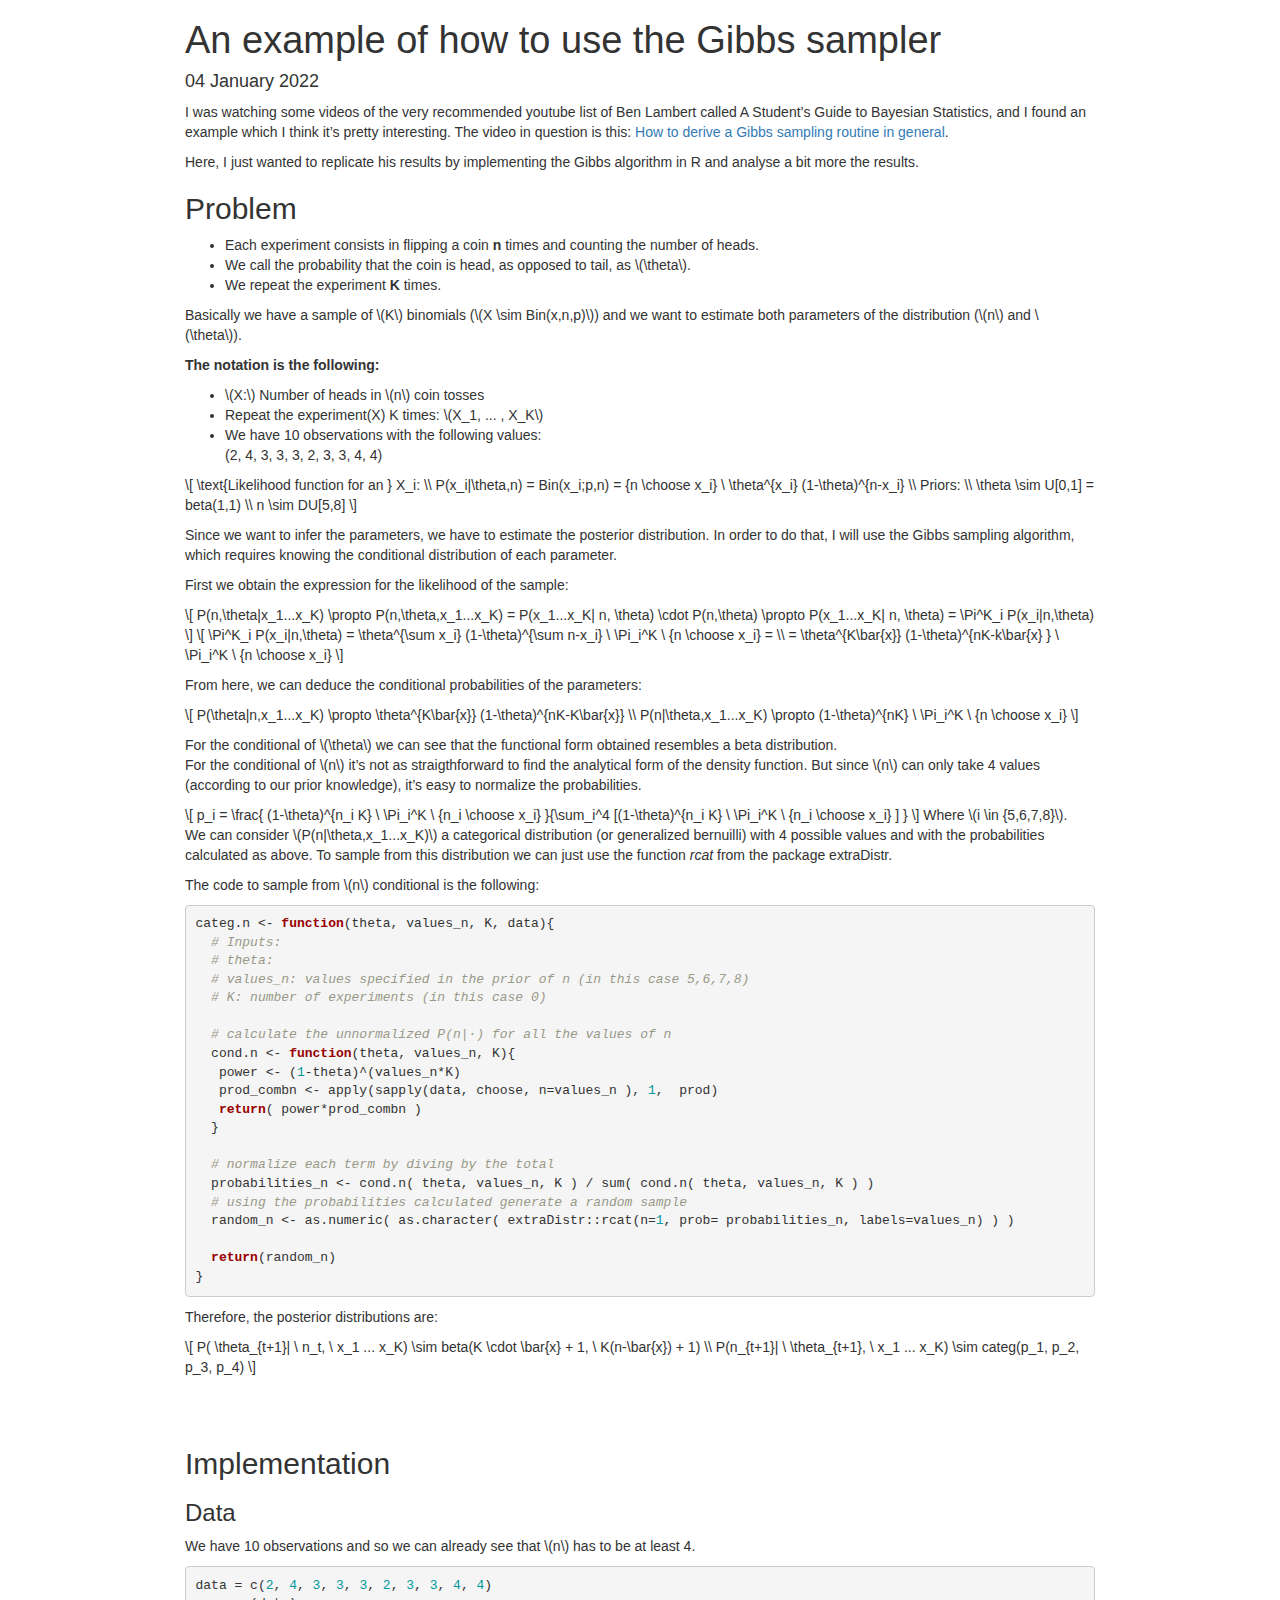
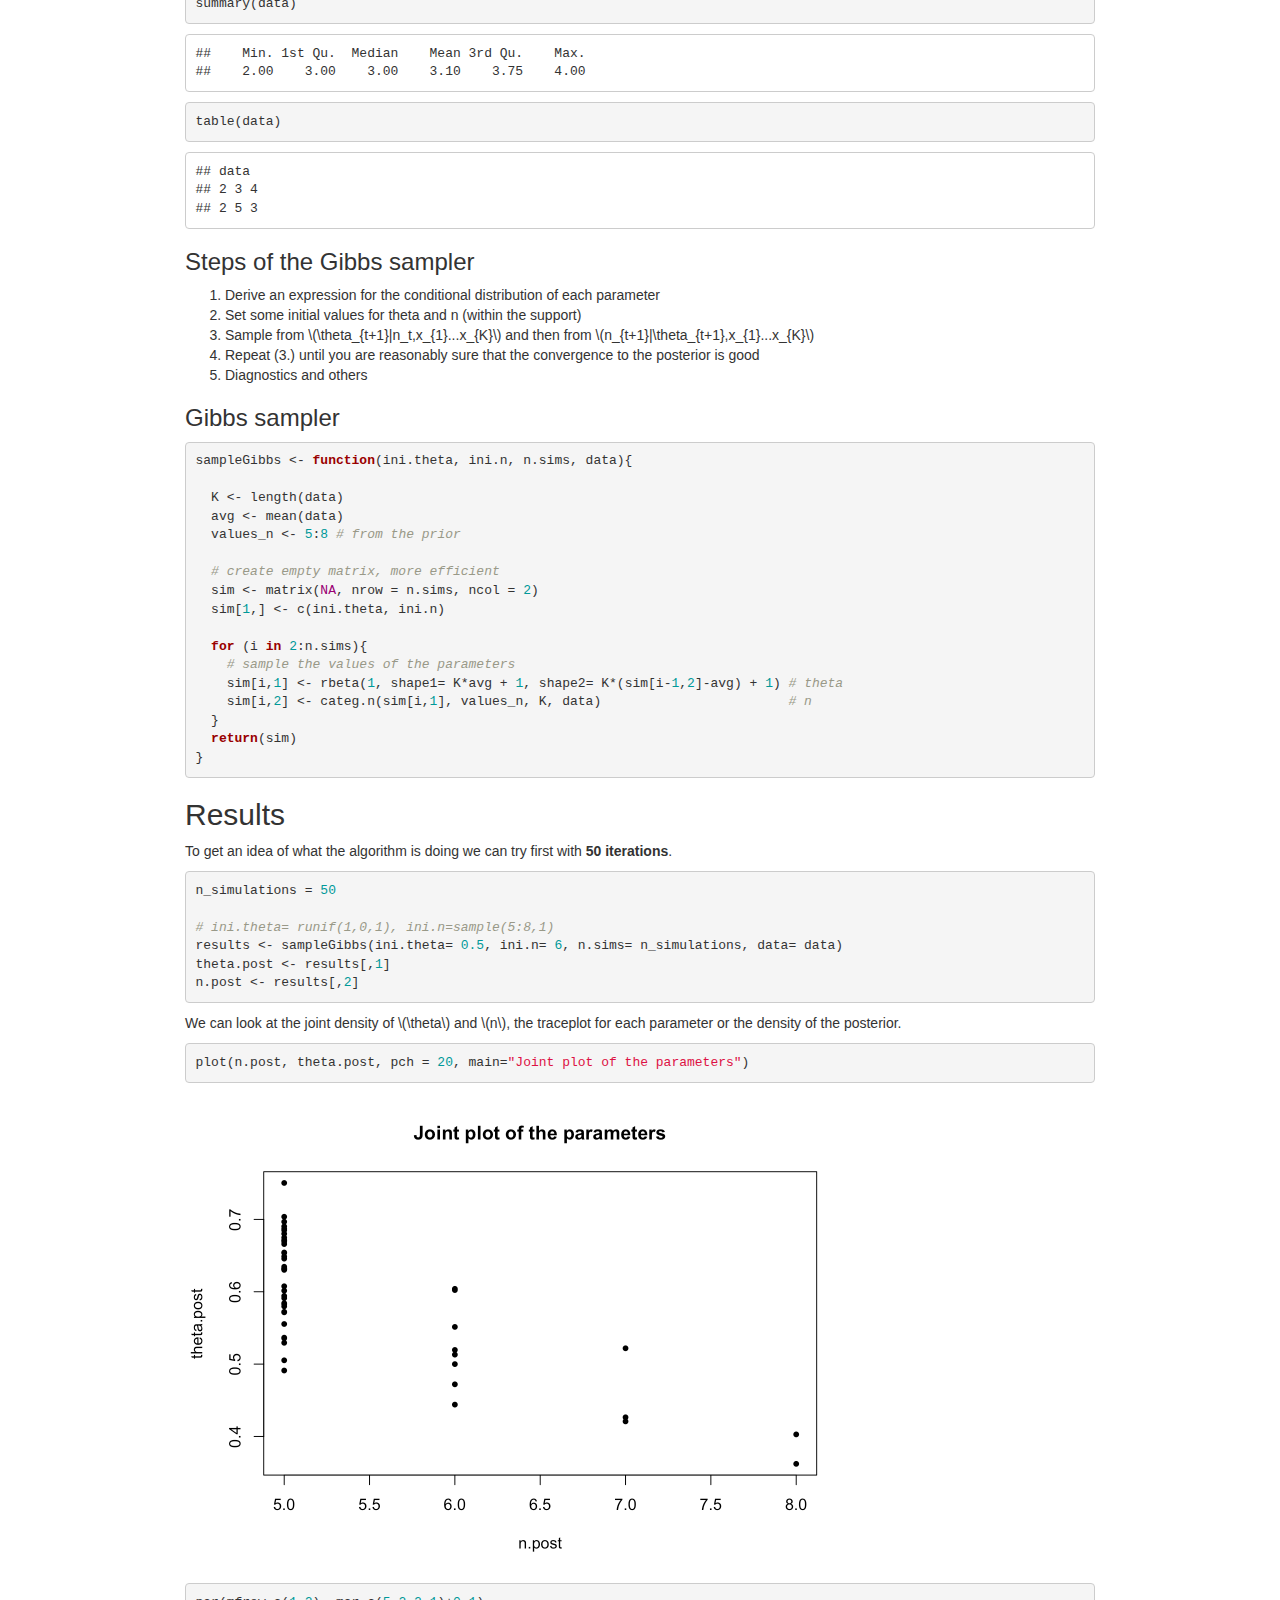
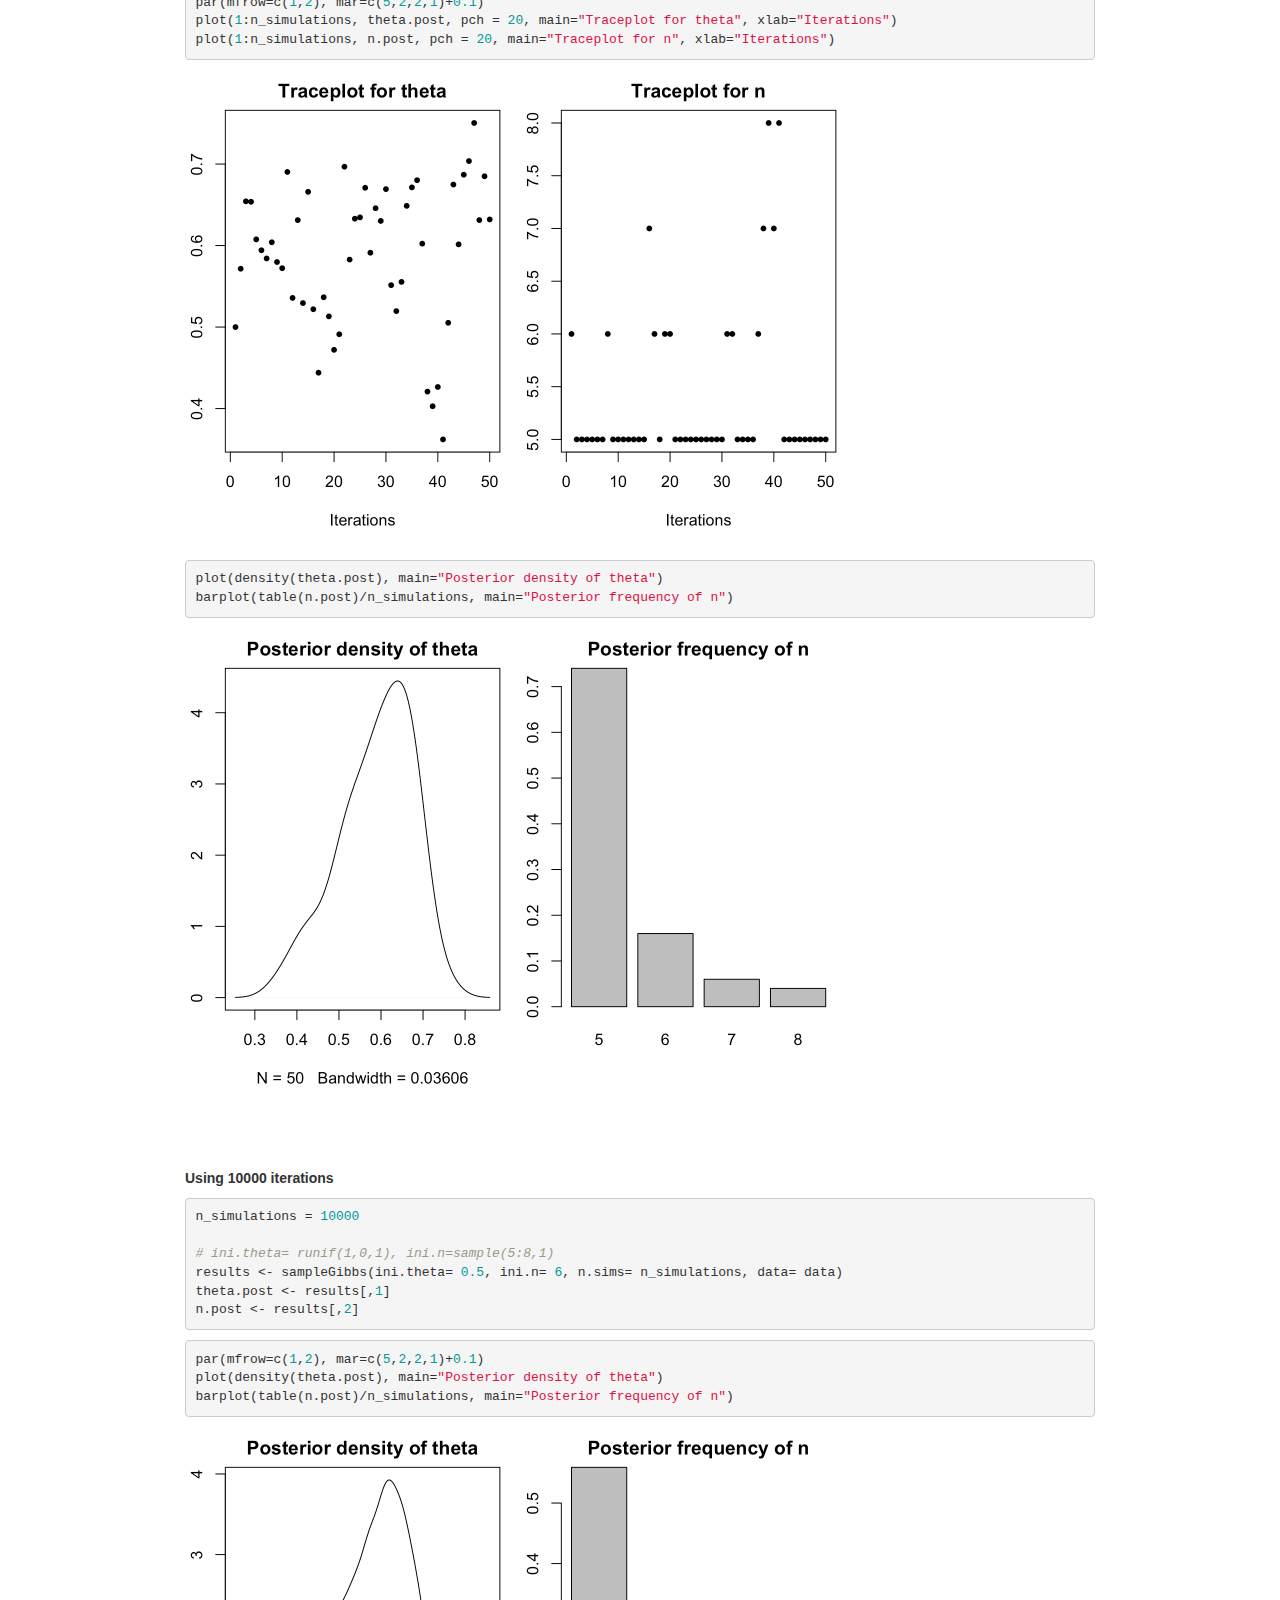
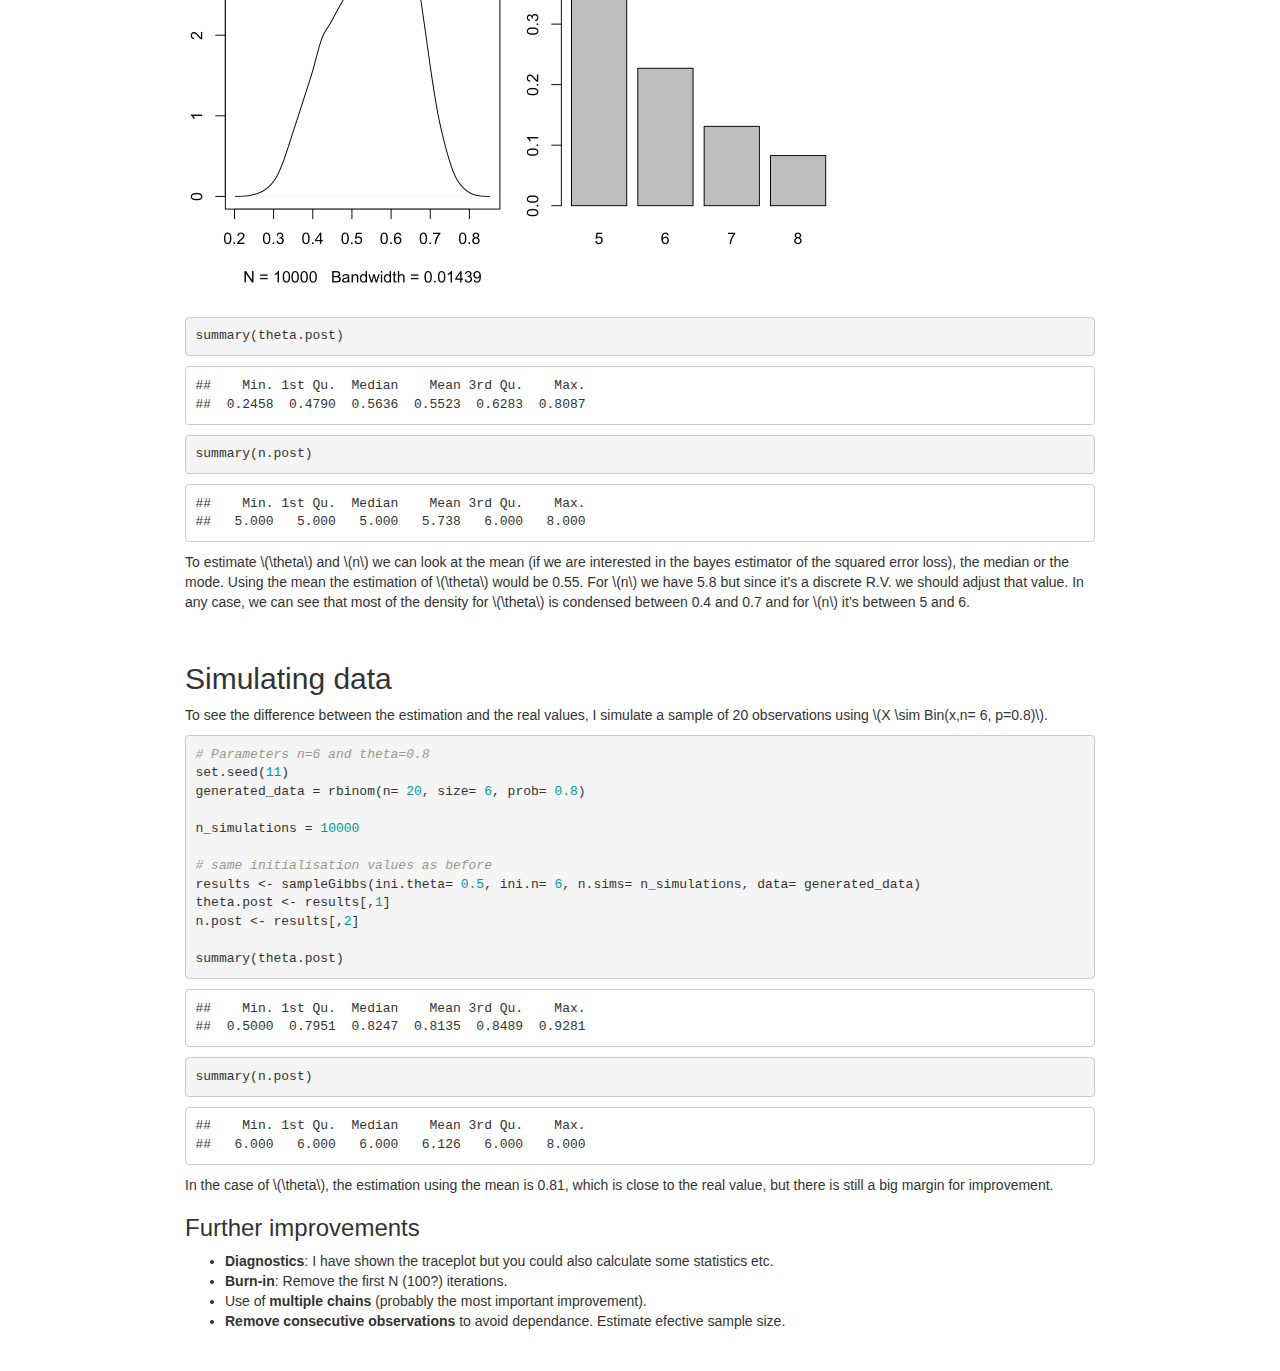
==== gibbs sampling/Example_gibbs.html @ bcf673d8 "adding note" ====
<!DOCTYPE html>

<html>

<head>

<meta charset="utf-8" />
<meta name="generator" content="pandoc" />
<meta http-equiv="X-UA-Compatible" content="IE=EDGE" />



<meta name="date" content="2022-01-04" />

<title>An example of how to use the Gibbs sampler</title>

<script>// Pandoc 2.9 adds attributes on both header and div. We remove the former (to
// be compatible with the behavior of Pandoc < 2.8).
document.addEventListener('DOMContentLoaded', function(e) {
  var hs = document.querySelectorAll("div.section[class*='level'] > :first-child");
  var i, h, a;
  for (i = 0; i < hs.length; i++) {
    h = hs[i];
    if (!/^h[1-6]$/i.test(h.tagName)) continue;  // it should be a header h1-h6
    a = h.attributes;
    while (a.length > 0) h.removeAttribute(a[0].name);
  }
});
</script>
<script>/*! jQuery v3.6.0 | (c) OpenJS Foundation and other contributors | jquery.org/license */
!function(e,t){"use strict";"object"==typeof module&&"object"==typeof module.exports?module.exports=e.document?t(e,!0):function(e){if(!e.document)throw new Error("jQuery requires a window with a document");return t(e)}:t(e)}("undefined"!=typeof window?window:this,function(C,e){"use strict";var t=[],r=Object.getPrototypeOf,s=t.slice,g=t.flat?function(e){return t.flat.call(e)}:function(e){return t.concat.apply([],e)},u=t.push,i=t.indexOf,n={},o=n.toString,v=n.hasOwnProperty,a=v.toString,l=a.call(Object),y={},m=function(e){return"function"==typeof e&&"number"!=typeof e.nodeType&&"function"!=typeof e.item},x=function(e){return null!=e&&e===e.window},E=C.document,c={type:!0,src:!0,nonce:!0,noModule:!0};function b(e,t,n){var r,i,o=(n=n||E).createElement("script");if(o.text=e,t)for(r in c)(i=t[r]||t.getAttribute&&t.getAttribute(r))&&o.setAttribute(r,i);n.head.appendChild(o).parentNode.removeChild(o)}function w(e){return null==e?e+"":"object"==typeof e||"function"==typeof e?n[o.call(e)]||"object":typeof e}var f="3.6.0",S=function(e,t){return new S.fn.init(e,t)};function p(e){var t=!!e&&"length"in e&&e.length,n=w(e);return!m(e)&&!x(e)&&("array"===n||0===t||"number"==typeof t&&0<t&&t-1 in e)}S.fn=S.prototype={jquery:f,constructor:S,length:0,toArray:function(){return s.call(this)},get:function(e){return null==e?s.call(this):e<0?this[e+this.length]:this[e]},pushStack:function(e){var t=S.merge(this.constructor(),e);return t.prevObject=this,t},each:function(e){return S.each(this,e)},map:function(n){return this.pushStack(S.map(this,function(e,t){return n.call(e,t,e)}))},slice:function(){return this.pushStack(s.apply(this,arguments))},first:function(){return this.eq(0)},last:function(){return this.eq(-1)},even:function(){return this.pushStack(S.grep(this,function(e,t){return(t+1)%2}))},odd:function(){return this.pushStack(S.grep(this,function(e,t){return t%2}))},eq:function(e){var t=this.length,n=+e+(e<0?t:0);return this.pushStack(0<=n&&n<t?[this[n]]:[])},end:function(){return this.prevObject||this.constructor()},push:u,sort:t.sort,splice:t.splice},S.extend=S.fn.extend=function(){var e,t,n,r,i,o,a=arguments[0]||{},s=1,u=arguments.length,l=!1;for("boolean"==typeof a&&(l=a,a=arguments[s]||{},s++),"object"==typeof a||m(a)||(a={}),s===u&&(a=this,s--);s<u;s++)if(null!=(e=arguments[s]))for(t in e)r=e[t],"__proto__"!==t&&a!==r&&(l&&r&&(S.isPlainObject(r)||(i=Array.isArray(r)))?(n=a[t],o=i&&!Array.isArray(n)?[]:i||S.isPlainObject(n)?n:{},i=!1,a[t]=S.extend(l,o,r)):void 0!==r&&(a[t]=r));return a},S.extend({expando:"jQuery"+(f+Math.random()).replace(/\D/g,""),isReady:!0,error:function(e){throw new Error(e)},noop:function(){},isPlainObject:function(e){var t,n;return!(!e||"[object Object]"!==o.call(e))&&(!(t=r(e))||"function"==typeof(n=v.call(t,"constructor")&&t.constructor)&&a.call(n)===l)},isEmptyObject:function(e){var t;for(t in e)return!1;return!0},globalEval:function(e,t,n){b(e,{nonce:t&&t.nonce},n)},each:function(e,t){var n,r=0;if(p(e)){for(n=e.length;r<n;r++)if(!1===t.call(e[r],r,e[r]))break}else for(r in e)if(!1===t.call(e[r],r,e[r]))break;return e},makeArray:function(e,t){var n=t||[];return null!=e&&(p(Object(e))?S.merge(n,"string"==typeof e?[e]:e):u.call(n,e)),n},inArray:function(e,t,n){return null==t?-1:i.call(t,e,n)},merge:function(e,t){for(var n=+t.length,r=0,i=e.length;r<n;r++)e[i++]=t[r];return e.length=i,e},grep:function(e,t,n){for(var r=[],i=0,o=e.length,a=!n;i<o;i++)!t(e[i],i)!==a&&r.push(e[i]);return r},map:function(e,t,n){var r,i,o=0,a=[];if(p(e))for(r=e.length;o<r;o++)null!=(i=t(e[o],o,n))&&a.push(i);else for(o in e)null!=(i=t(e[o],o,n))&&a.push(i);return g(a)},guid:1,support:y}),"function"==typeof Symbol&&(S.fn[Symbol.iterator]=t[Symbol.iterator]),S.each("Boolean Number String Function Array Date RegExp Object Error Symbol".split(" "),function(e,t){n["[object "+t+"]"]=t.toLowerCase()});var d=function(n){var e,d,b,o,i,h,f,g,w,u,l,T,C,a,E,v,s,c,y,S="sizzle"+1*new Date,p=n.document,k=0,r=0,m=ue(),x=ue(),A=ue(),N=ue(),j=function(e,t){return e===t&&(l=!0),0},D={}.hasOwnProperty,t=[],q=t.pop,L=t.push,H=t.push,O=t.slice,P=function(e,t){for(var n=0,r=e.length;n<r;n++)if(e[n]===t)return n;return-1},R="checked|selected|async|autofocus|autoplay|controls|defer|disabled|hidden|ismap|loop|multiple|open|readonly|required|scoped",M="[\\x20\\t\\r\\n\\f]",I="(?:\\\\[\\da-fA-F]{1,6}"+M+"?|\\\\[^\\r\\n\\f]|[\\w-]|[^\0-\\x7f])+",W="\\["+M+"*("+I+")(?:"+M+"*([*^$|!~]?=)"+M+"*(?:'((?:\\\\.|[^\\\\'])*)'|\"((?:\\\\.|[^\\\\\"])*)\"|("+I+"))|)"+M+"*\\]",F=":("+I+")(?:\\((('((?:\\\\.|[^\\\\'])*)'|\"((?:\\\\.|[^\\\\\"])*)\")|((?:\\\\.|[^\\\\()[\\]]|"+W+")*)|.*)\\)|)",B=new RegExp(M+"+","g"),$=new RegExp("^"+M+"+|((?:^|[^\\\\])(?:\\\\.)*)"+M+"+$","g"),_=new RegExp("^"+M+"*,"+M+"*"),z=new RegExp("^"+M+"*([>+~]|"+M+")"+M+"*"),U=new RegExp(M+"|>"),X=new RegExp(F),V=new RegExp("^"+I+"$"),G={ID:new RegExp("^#("+I+")"),CLASS:new RegExp("^\\.("+I+")"),TAG:new RegExp("^("+I+"|[*])"),ATTR:new RegExp("^"+W),PSEUDO:new RegExp("^"+F),CHILD:new RegExp("^:(only|first|last|nth|nth-last)-(child|of-type)(?:\\("+M+"*(even|odd|(([+-]|)(\\d*)n|)"+M+"*(?:([+-]|)"+M+"*(\\d+)|))"+M+"*\\)|)","i"),bool:new RegExp("^(?:"+R+")$","i"),needsContext:new RegExp("^"+M+"*[>+~]|:(even|odd|eq|gt|lt|nth|first|last)(?:\\("+M+"*((?:-\\d)?\\d*)"+M+"*\\)|)(?=[^-]|$)","i")},Y=/HTML$/i,Q=/^(?:input|select|textarea|button)$/i,J=/^h\d$/i,K=/^[^{]+\{\s*\[native \w/,Z=/^(?:#([\w-]+)|(\w+)|\.([\w-]+))$/,ee=/[+~]/,te=new RegExp("\\\\[\\da-fA-F]{1,6}"+M+"?|\\\\([^\\r\\n\\f])","g"),ne=function(e,t){var n="0x"+e.slice(1)-65536;return t||(n<0?String.fromCharCode(n+65536):String.fromCharCode(n>>10|55296,1023&n|56320))},re=/([\0-\x1f\x7f]|^-?\d)|^-$|[^\0-\x1f\x7f-\uFFFF\w-]/g,ie=function(e,t){return t?"\0"===e?"\ufffd":e.slice(0,-1)+"\\"+e.charCodeAt(e.length-1).toString(16)+" ":"\\"+e},oe=function(){T()},ae=be(function(e){return!0===e.disabled&&"fieldset"===e.nodeName.toLowerCase()},{dir:"parentNode",next:"legend"});try{H.apply(t=O.call(p.childNodes),p.childNodes),t[p.childNodes.length].nodeType}catch(e){H={apply:t.length?function(e,t){L.apply(e,O.call(t))}:function(e,t){var n=e.length,r=0;while(e[n++]=t[r++]);e.length=n-1}}}function se(t,e,n,r){var i,o,a,s,u,l,c,f=e&&e.ownerDocument,p=e?e.nodeType:9;if(n=n||[],"string"!=typeof t||!t||1!==p&&9!==p&&11!==p)return n;if(!r&&(T(e),e=e||C,E)){if(11!==p&&(u=Z.exec(t)))if(i=u[1]){if(9===p){if(!(a=e.getElementById(i)))return n;if(a.id===i)return n.push(a),n}else if(f&&(a=f.getElementById(i))&&y(e,a)&&a.id===i)return n.push(a),n}else{if(u[2])return H.apply(n,e.getElementsByTagName(t)),n;if((i=u[3])&&d.getElementsByClassName&&e.getElementsByClassName)return H.apply(n,e.getElementsByClassName(i)),n}if(d.qsa&&!N[t+" "]&&(!v||!v.test(t))&&(1!==p||"object"!==e.nodeName.toLowerCase())){if(c=t,f=e,1===p&&(U.test(t)||z.test(t))){(f=ee.test(t)&&ye(e.parentNode)||e)===e&&d.scope||((s=e.getAttribute("id"))?s=s.replace(re,ie):e.setAttribute("id",s=S)),o=(l=h(t)).length;while(o--)l[o]=(s?"#"+s:":scope")+" "+xe(l[o]);c=l.join(",")}try{return H.apply(n,f.querySelectorAll(c)),n}catch(e){N(t,!0)}finally{s===S&&e.removeAttribute("id")}}}return g(t.replace($,"$1"),e,n,r)}function ue(){var r=[];return function e(t,n){return r.push(t+" ")>b.cacheLength&&delete e[r.shift()],e[t+" "]=n}}function le(e){return e[S]=!0,e}function ce(e){var t=C.createElement("fieldset");try{return!!e(t)}catch(e){return!1}finally{t.parentNode&&t.parentNode.removeChild(t),t=null}}function fe(e,t){var n=e.split("|"),r=n.length;while(r--)b.attrHandle[n[r]]=t}function pe(e,t){var n=t&&e,r=n&&1===e.nodeType&&1===t.nodeType&&e.sourceIndex-t.sourceIndex;if(r)return r;if(n)while(n=n.nextSibling)if(n===t)return-1;return e?1:-1}function de(t){return function(e){return"input"===e.nodeName.toLowerCase()&&e.type===t}}function he(n){return function(e){var t=e.nodeName.toLowerCase();return("input"===t||"button"===t)&&e.type===n}}function ge(t){return function(e){return"form"in e?e.parentNode&&!1===e.disabled?"label"in e?"label"in e.parentNode?e.parentNode.disabled===t:e.disabled===t:e.isDisabled===t||e.isDisabled!==!t&&ae(e)===t:e.disabled===t:"label"in e&&e.disabled===t}}function ve(a){return le(function(o){return o=+o,le(function(e,t){var n,r=a([],e.length,o),i=r.length;while(i--)e[n=r[i]]&&(e[n]=!(t[n]=e[n]))})})}function ye(e){return e&&"undefined"!=typeof e.getElementsByTagName&&e}for(e in d=se.support={},i=se.isXML=function(e){var t=e&&e.namespaceURI,n=e&&(e.ownerDocument||e).documentElement;return!Y.test(t||n&&n.nodeName||"HTML")},T=se.setDocument=function(e){var t,n,r=e?e.ownerDocument||e:p;return r!=C&&9===r.nodeType&&r.documentElement&&(a=(C=r).documentElement,E=!i(C),p!=C&&(n=C.defaultView)&&n.top!==n&&(n.addEventListener?n.addEventListener("unload",oe,!1):n.attachEvent&&n.attachEvent("onunload",oe)),d.scope=ce(function(e){return a.appendChild(e).appendChild(C.createElement("div")),"undefined"!=typeof e.querySelectorAll&&!e.querySelectorAll(":scope fieldset div").length}),d.attributes=ce(function(e){return e.className="i",!e.getAttribute("className")}),d.getElementsByTagName=ce(function(e){return e.appendChild(C.createComment("")),!e.getElementsByTagName("*").length}),d.getElementsByClassName=K.test(C.getElementsByClassName),d.getById=ce(function(e){return a.appendChild(e).id=S,!C.getElementsByName||!C.getElementsByName(S).length}),d.getById?(b.filter.ID=function(e){var t=e.replace(te,ne);return function(e){return e.getAttribute("id")===t}},b.find.ID=function(e,t){if("undefined"!=typeof t.getElementById&&E){var n=t.getElementById(e);return n?[n]:[]}}):(b.filter.ID=function(e){var n=e.replace(te,ne);return function(e){var t="undefined"!=typeof e.getAttributeNode&&e.getAttributeNode("id");return t&&t.value===n}},b.find.ID=function(e,t){if("undefined"!=typeof t.getElementById&&E){var n,r,i,o=t.getElementById(e);if(o){if((n=o.getAttributeNode("id"))&&n.value===e)return[o];i=t.getElementsByName(e),r=0;while(o=i[r++])if((n=o.getAttributeNode("id"))&&n.value===e)return[o]}return[]}}),b.find.TAG=d.getElementsByTagName?function(e,t){return"undefined"!=typeof t.getElementsByTagName?t.getElementsByTagName(e):d.qsa?t.querySelectorAll(e):void 0}:function(e,t){var n,r=[],i=0,o=t.getElementsByTagName(e);if("*"===e){while(n=o[i++])1===n.nodeType&&r.push(n);return r}return o},b.find.CLASS=d.getElementsByClassName&&function(e,t){if("undefined"!=typeof t.getElementsByClassName&&E)return t.getElementsByClassName(e)},s=[],v=[],(d.qsa=K.test(C.querySelectorAll))&&(ce(function(e){var t;a.appendChild(e).innerHTML="<a id='"+S+"'></a><select id='"+S+"-\r\\' msallowcapture=''><option selected=''></option></select>",e.querySelectorAll("[msallowcapture^='']").length&&v.push("[*^$]="+M+"*(?:''|\"\")"),e.querySelectorAll("[selected]").length||v.push("\\["+M+"*(?:value|"+R+")"),e.querySelectorAll("[id~="+S+"-]").length||v.push("~="),(t=C.createElement("input")).setAttribute("name",""),e.appendChild(t),e.querySelectorAll("[name='']").length||v.push("\\["+M+"*name"+M+"*="+M+"*(?:''|\"\")"),e.querySelectorAll(":checked").length||v.push(":checked"),e.querySelectorAll("a#"+S+"+*").length||v.push(".#.+[+~]"),e.querySelectorAll("\\\f"),v.push("[\\r\\n\\f]")}),ce(function(e){e.innerHTML="<a href='' disabled='disabled'></a><select disabled='disabled'><option/></select>";var t=C.createElement("input");t.setAttribute("type","hidden"),e.appendChild(t).setAttribute("name","D"),e.querySelectorAll("[name=d]").length&&v.push("name"+M+"*[*^$|!~]?="),2!==e.querySelectorAll(":enabled").length&&v.push(":enabled",":disabled"),a.appendChild(e).disabled=!0,2!==e.querySelectorAll(":disabled").length&&v.push(":enabled",":disabled"),e.querySelectorAll("*,:x"),v.push(",.*:")})),(d.matchesSelector=K.test(c=a.matches||a.webkitMatchesSelector||a.mozMatchesSelector||a.oMatchesSelector||a.msMatchesSelector))&&ce(function(e){d.disconnectedMatch=c.call(e,"*"),c.call(e,"[s!='']:x"),s.push("!=",F)}),v=v.length&&new RegExp(v.join("|")),s=s.length&&new RegExp(s.join("|")),t=K.test(a.compareDocumentPosition),y=t||K.test(a.contains)?function(e,t){var n=9===e.nodeType?e.documentElement:e,r=t&&t.parentNode;return e===r||!(!r||1!==r.nodeType||!(n.contains?n.contains(r):e.compareDocumentPosition&&16&e.compareDocumentPosition(r)))}:function(e,t){if(t)while(t=t.parentNode)if(t===e)return!0;return!1},j=t?function(e,t){if(e===t)return l=!0,0;var n=!e.compareDocumentPosition-!t.compareDocumentPosition;return n||(1&(n=(e.ownerDocument||e)==(t.ownerDocument||t)?e.compareDocumentPosition(t):1)||!d.sortDetached&&t.compareDocumentPosition(e)===n?e==C||e.ownerDocument==p&&y(p,e)?-1:t==C||t.ownerDocument==p&&y(p,t)?1:u?P(u,e)-P(u,t):0:4&n?-1:1)}:function(e,t){if(e===t)return l=!0,0;var n,r=0,i=e.parentNode,o=t.parentNode,a=[e],s=[t];if(!i||!o)return e==C?-1:t==C?1:i?-1:o?1:u?P(u,e)-P(u,t):0;if(i===o)return pe(e,t);n=e;while(n=n.parentNode)a.unshift(n);n=t;while(n=n.parentNode)s.unshift(n);while(a[r]===s[r])r++;return r?pe(a[r],s[r]):a[r]==p?-1:s[r]==p?1:0}),C},se.matches=function(e,t){return se(e,null,null,t)},se.matchesSelector=function(e,t){if(T(e),d.matchesSelector&&E&&!N[t+" "]&&(!s||!s.test(t))&&(!v||!v.test(t)))try{var n=c.call(e,t);if(n||d.disconnectedMatch||e.document&&11!==e.document.nodeType)return n}catch(e){N(t,!0)}return 0<se(t,C,null,[e]).length},se.contains=function(e,t){return(e.ownerDocument||e)!=C&&T(e),y(e,t)},se.attr=function(e,t){(e.ownerDocument||e)!=C&&T(e);var n=b.attrHandle[t.toLowerCase()],r=n&&D.call(b.attrHandle,t.toLowerCase())?n(e,t,!E):void 0;return void 0!==r?r:d.attributes||!E?e.getAttribute(t):(r=e.getAttributeNode(t))&&r.specified?r.value:null},se.escape=function(e){return(e+"").replace(re,ie)},se.error=function(e){throw new Error("Syntax error, unrecognized expression: "+e)},se.uniqueSort=function(e){var t,n=[],r=0,i=0;if(l=!d.detectDuplicates,u=!d.sortStable&&e.slice(0),e.sort(j),l){while(t=e[i++])t===e[i]&&(r=n.push(i));while(r--)e.splice(n[r],1)}return u=null,e},o=se.getText=function(e){var t,n="",r=0,i=e.nodeType;if(i){if(1===i||9===i||11===i){if("string"==typeof e.textContent)return e.textContent;for(e=e.firstChild;e;e=e.nextSibling)n+=o(e)}else if(3===i||4===i)return e.nodeValue}else while(t=e[r++])n+=o(t);return n},(b=se.selectors={cacheLength:50,createPseudo:le,match:G,attrHandle:{},find:{},relative:{">":{dir:"parentNode",first:!0}," ":{dir:"parentNode"},"+":{dir:"previousSibling",first:!0},"~":{dir:"previousSibling"}},preFilter:{ATTR:function(e){return e[1]=e[1].replace(te,ne),e[3]=(e[3]||e[4]||e[5]||"").replace(te,ne),"~="===e[2]&&(e[3]=" "+e[3]+" "),e.slice(0,4)},CHILD:function(e){return e[1]=e[1].toLowerCase(),"nth"===e[1].slice(0,3)?(e[3]||se.error(e[0]),e[4]=+(e[4]?e[5]+(e[6]||1):2*("even"===e[3]||"odd"===e[3])),e[5]=+(e[7]+e[8]||"odd"===e[3])):e[3]&&se.error(e[0]),e},PSEUDO:function(e){var t,n=!e[6]&&e[2];return G.CHILD.test(e[0])?null:(e[3]?e[2]=e[4]||e[5]||"":n&&X.test(n)&&(t=h(n,!0))&&(t=n.indexOf(")",n.length-t)-n.length)&&(e[0]=e[0].slice(0,t),e[2]=n.slice(0,t)),e.slice(0,3))}},filter:{TAG:function(e){var t=e.replace(te,ne).toLowerCase();return"*"===e?function(){return!0}:function(e){return e.nodeName&&e.nodeName.toLowerCase()===t}},CLASS:function(e){var t=m[e+" "];return t||(t=new RegExp("(^|"+M+")"+e+"("+M+"|$)"))&&m(e,function(e){return t.test("string"==typeof e.className&&e.className||"undefined"!=typeof e.getAttribute&&e.getAttribute("class")||"")})},ATTR:function(n,r,i){return function(e){var t=se.attr(e,n);return null==t?"!="===r:!r||(t+="","="===r?t===i:"!="===r?t!==i:"^="===r?i&&0===t.indexOf(i):"*="===r?i&&-1<t.indexOf(i):"$="===r?i&&t.slice(-i.length)===i:"~="===r?-1<(" "+t.replace(B," ")+" ").indexOf(i):"|="===r&&(t===i||t.slice(0,i.length+1)===i+"-"))}},CHILD:function(h,e,t,g,v){var y="nth"!==h.slice(0,3),m="last"!==h.slice(-4),x="of-type"===e;return 1===g&&0===v?function(e){return!!e.parentNode}:function(e,t,n){var r,i,o,a,s,u,l=y!==m?"nextSibling":"previousSibling",c=e.parentNode,f=x&&e.nodeName.toLowerCase(),p=!n&&!x,d=!1;if(c){if(y){while(l){a=e;while(a=a[l])if(x?a.nodeName.toLowerCase()===f:1===a.nodeType)return!1;u=l="only"===h&&!u&&"nextSibling"}return!0}if(u=[m?c.firstChild:c.lastChild],m&&p){d=(s=(r=(i=(o=(a=c)[S]||(a[S]={}))[a.uniqueID]||(o[a.uniqueID]={}))[h]||[])[0]===k&&r[1])&&r[2],a=s&&c.childNodes[s];while(a=++s&&a&&a[l]||(d=s=0)||u.pop())if(1===a.nodeType&&++d&&a===e){i[h]=[k,s,d];break}}else if(p&&(d=s=(r=(i=(o=(a=e)[S]||(a[S]={}))[a.uniqueID]||(o[a.uniqueID]={}))[h]||[])[0]===k&&r[1]),!1===d)while(a=++s&&a&&a[l]||(d=s=0)||u.pop())if((x?a.nodeName.toLowerCase()===f:1===a.nodeType)&&++d&&(p&&((i=(o=a[S]||(a[S]={}))[a.uniqueID]||(o[a.uniqueID]={}))[h]=[k,d]),a===e))break;return(d-=v)===g||d%g==0&&0<=d/g}}},PSEUDO:function(e,o){var t,a=b.pseudos[e]||b.setFilters[e.toLowerCase()]||se.error("unsupported pseudo: "+e);return a[S]?a(o):1<a.length?(t=[e,e,"",o],b.setFilters.hasOwnProperty(e.toLowerCase())?le(function(e,t){var n,r=a(e,o),i=r.length;while(i--)e[n=P(e,r[i])]=!(t[n]=r[i])}):function(e){return a(e,0,t)}):a}},pseudos:{not:le(function(e){var r=[],i=[],s=f(e.replace($,"$1"));return s[S]?le(function(e,t,n,r){var i,o=s(e,null,r,[]),a=e.length;while(a--)(i=o[a])&&(e[a]=!(t[a]=i))}):function(e,t,n){return r[0]=e,s(r,null,n,i),r[0]=null,!i.pop()}}),has:le(function(t){return function(e){return 0<se(t,e).length}}),contains:le(function(t){return t=t.replace(te,ne),function(e){return-1<(e.textContent||o(e)).indexOf(t)}}),lang:le(function(n){return V.test(n||"")||se.error("unsupported lang: "+n),n=n.replace(te,ne).toLowerCase(),function(e){var t;do{if(t=E?e.lang:e.getAttribute("xml:lang")||e.getAttribute("lang"))return(t=t.toLowerCase())===n||0===t.indexOf(n+"-")}while((e=e.parentNode)&&1===e.nodeType);return!1}}),target:function(e){var t=n.location&&n.location.hash;return t&&t.slice(1)===e.id},root:function(e){return e===a},focus:function(e){return e===C.activeElement&&(!C.hasFocus||C.hasFocus())&&!!(e.type||e.href||~e.tabIndex)},enabled:ge(!1),disabled:ge(!0),checked:function(e){var t=e.nodeName.toLowerCase();return"input"===t&&!!e.checked||"option"===t&&!!e.selected},selected:function(e){return e.parentNode&&e.parentNode.selectedIndex,!0===e.selected},empty:function(e){for(e=e.firstChild;e;e=e.nextSibling)if(e.nodeType<6)return!1;return!0},parent:function(e){return!b.pseudos.empty(e)},header:function(e){return J.test(e.nodeName)},input:function(e){return Q.test(e.nodeName)},button:function(e){var t=e.nodeName.toLowerCase();return"input"===t&&"button"===e.type||"button"===t},text:function(e){var t;return"input"===e.nodeName.toLowerCase()&&"text"===e.type&&(null==(t=e.getAttribute("type"))||"text"===t.toLowerCase())},first:ve(function(){return[0]}),last:ve(function(e,t){return[t-1]}),eq:ve(function(e,t,n){return[n<0?n+t:n]}),even:ve(function(e,t){for(var n=0;n<t;n+=2)e.push(n);return e}),odd:ve(function(e,t){for(var n=1;n<t;n+=2)e.push(n);return e}),lt:ve(function(e,t,n){for(var r=n<0?n+t:t<n?t:n;0<=--r;)e.push(r);return e}),gt:ve(function(e,t,n){for(var r=n<0?n+t:n;++r<t;)e.push(r);return e})}}).pseudos.nth=b.pseudos.eq,{radio:!0,checkbox:!0,file:!0,password:!0,image:!0})b.pseudos[e]=de(e);for(e in{submit:!0,reset:!0})b.pseudos[e]=he(e);function me(){}function xe(e){for(var t=0,n=e.length,r="";t<n;t++)r+=e[t].value;return r}function be(s,e,t){var u=e.dir,l=e.next,c=l||u,f=t&&"parentNode"===c,p=r++;return e.first?function(e,t,n){while(e=e[u])if(1===e.nodeType||f)return s(e,t,n);return!1}:function(e,t,n){var r,i,o,a=[k,p];if(n){while(e=e[u])if((1===e.nodeType||f)&&s(e,t,n))return!0}else while(e=e[u])if(1===e.nodeType||f)if(i=(o=e[S]||(e[S]={}))[e.uniqueID]||(o[e.uniqueID]={}),l&&l===e.nodeName.toLowerCase())e=e[u]||e;else{if((r=i[c])&&r[0]===k&&r[1]===p)return a[2]=r[2];if((i[c]=a)[2]=s(e,t,n))return!0}return!1}}function we(i){return 1<i.length?function(e,t,n){var r=i.length;while(r--)if(!i[r](e,t,n))return!1;return!0}:i[0]}function Te(e,t,n,r,i){for(var o,a=[],s=0,u=e.length,l=null!=t;s<u;s++)(o=e[s])&&(n&&!n(o,r,i)||(a.push(o),l&&t.push(s)));return a}function Ce(d,h,g,v,y,e){return v&&!v[S]&&(v=Ce(v)),y&&!y[S]&&(y=Ce(y,e)),le(function(e,t,n,r){var i,o,a,s=[],u=[],l=t.length,c=e||function(e,t,n){for(var r=0,i=t.length;r<i;r++)se(e,t[r],n);return n}(h||"*",n.nodeType?[n]:n,[]),f=!d||!e&&h?c:Te(c,s,d,n,r),p=g?y||(e?d:l||v)?[]:t:f;if(g&&g(f,p,n,r),v){i=Te(p,u),v(i,[],n,r),o=i.length;while(o--)(a=i[o])&&(p[u[o]]=!(f[u[o]]=a))}if(e){if(y||d){if(y){i=[],o=p.length;while(o--)(a=p[o])&&i.push(f[o]=a);y(null,p=[],i,r)}o=p.length;while(o--)(a=p[o])&&-1<(i=y?P(e,a):s[o])&&(e[i]=!(t[i]=a))}}else p=Te(p===t?p.splice(l,p.length):p),y?y(null,t,p,r):H.apply(t,p)})}function Ee(e){for(var i,t,n,r=e.length,o=b.relative[e[0].type],a=o||b.relative[" "],s=o?1:0,u=be(function(e){return e===i},a,!0),l=be(function(e){return-1<P(i,e)},a,!0),c=[function(e,t,n){var r=!o&&(n||t!==w)||((i=t).nodeType?u(e,t,n):l(e,t,n));return i=null,r}];s<r;s++)if(t=b.relative[e[s].type])c=[be(we(c),t)];else{if((t=b.filter[e[s].type].apply(null,e[s].matches))[S]){for(n=++s;n<r;n++)if(b.relative[e[n].type])break;return Ce(1<s&&we(c),1<s&&xe(e.slice(0,s-1).concat({value:" "===e[s-2].type?"*":""})).replace($,"$1"),t,s<n&&Ee(e.slice(s,n)),n<r&&Ee(e=e.slice(n)),n<r&&xe(e))}c.push(t)}return we(c)}return me.prototype=b.filters=b.pseudos,b.setFilters=new me,h=se.tokenize=function(e,t){var n,r,i,o,a,s,u,l=x[e+" "];if(l)return t?0:l.slice(0);a=e,s=[],u=b.preFilter;while(a){for(o in n&&!(r=_.exec(a))||(r&&(a=a.slice(r[0].length)||a),s.push(i=[])),n=!1,(r=z.exec(a))&&(n=r.shift(),i.push({value:n,type:r[0].replace($," ")}),a=a.slice(n.length)),b.filter)!(r=G[o].exec(a))||u[o]&&!(r=u[o](r))||(n=r.shift(),i.push({value:n,type:o,matches:r}),a=a.slice(n.length));if(!n)break}return t?a.length:a?se.error(e):x(e,s).slice(0)},f=se.compile=function(e,t){var n,v,y,m,x,r,i=[],o=[],a=A[e+" "];if(!a){t||(t=h(e)),n=t.length;while(n--)(a=Ee(t[n]))[S]?i.push(a):o.push(a);(a=A(e,(v=o,m=0<(y=i).length,x=0<v.length,r=function(e,t,n,r,i){var o,a,s,u=0,l="0",c=e&&[],f=[],p=w,d=e||x&&b.find.TAG("*",i),h=k+=null==p?1:Math.random()||.1,g=d.length;for(i&&(w=t==C||t||i);l!==g&&null!=(o=d[l]);l++){if(x&&o){a=0,t||o.ownerDocument==C||(T(o),n=!E);while(s=v[a++])if(s(o,t||C,n)){r.push(o);break}i&&(k=h)}m&&((o=!s&&o)&&u--,e&&c.push(o))}if(u+=l,m&&l!==u){a=0;while(s=y[a++])s(c,f,t,n);if(e){if(0<u)while(l--)c[l]||f[l]||(f[l]=q.call(r));f=Te(f)}H.apply(r,f),i&&!e&&0<f.length&&1<u+y.length&&se.uniqueSort(r)}return i&&(k=h,w=p),c},m?le(r):r))).selector=e}return a},g=se.select=function(e,t,n,r){var i,o,a,s,u,l="function"==typeof e&&e,c=!r&&h(e=l.selector||e);if(n=n||[],1===c.length){if(2<(o=c[0]=c[0].slice(0)).length&&"ID"===(a=o[0]).type&&9===t.nodeType&&E&&b.relative[o[1].type]){if(!(t=(b.find.ID(a.matches[0].replace(te,ne),t)||[])[0]))return n;l&&(t=t.parentNode),e=e.slice(o.shift().value.length)}i=G.needsContext.test(e)?0:o.length;while(i--){if(a=o[i],b.relative[s=a.type])break;if((u=b.find[s])&&(r=u(a.matches[0].replace(te,ne),ee.test(o[0].type)&&ye(t.parentNode)||t))){if(o.splice(i,1),!(e=r.length&&xe(o)))return H.apply(n,r),n;break}}}return(l||f(e,c))(r,t,!E,n,!t||ee.test(e)&&ye(t.parentNode)||t),n},d.sortStable=S.split("").sort(j).join("")===S,d.detectDuplicates=!!l,T(),d.sortDetached=ce(function(e){return 1&e.compareDocumentPosition(C.createElement("fieldset"))}),ce(function(e){return e.innerHTML="<a href='#'></a>","#"===e.firstChild.getAttribute("href")})||fe("type|href|height|width",function(e,t,n){if(!n)return e.getAttribute(t,"type"===t.toLowerCase()?1:2)}),d.attributes&&ce(function(e){return e.innerHTML="<input/>",e.firstChild.setAttribute("value",""),""===e.firstChild.getAttribute("value")})||fe("value",function(e,t,n){if(!n&&"input"===e.nodeName.toLowerCase())return e.defaultValue}),ce(function(e){return null==e.getAttribute("disabled")})||fe(R,function(e,t,n){var r;if(!n)return!0===e[t]?t.toLowerCase():(r=e.getAttributeNode(t))&&r.specified?r.value:null}),se}(C);S.find=d,S.expr=d.selectors,S.expr[":"]=S.expr.pseudos,S.uniqueSort=S.unique=d.uniqueSort,S.text=d.getText,S.isXMLDoc=d.isXML,S.contains=d.contains,S.escapeSelector=d.escape;var h=function(e,t,n){var r=[],i=void 0!==n;while((e=e[t])&&9!==e.nodeType)if(1===e.nodeType){if(i&&S(e).is(n))break;r.push(e)}return r},T=function(e,t){for(var n=[];e;e=e.nextSibling)1===e.nodeType&&e!==t&&n.push(e);return n},k=S.expr.match.needsContext;function A(e,t){return e.nodeName&&e.nodeName.toLowerCase()===t.toLowerCase()}var N=/^<([a-z][^\/\0>:\x20\t\r\n\f]*)[\x20\t\r\n\f]*\/?>(?:<\/\1>|)$/i;function j(e,n,r){return m(n)?S.grep(e,function(e,t){return!!n.call(e,t,e)!==r}):n.nodeType?S.grep(e,function(e){return e===n!==r}):"string"!=typeof n?S.grep(e,function(e){return-1<i.call(n,e)!==r}):S.filter(n,e,r)}S.filter=function(e,t,n){var r=t[0];return n&&(e=":not("+e+")"),1===t.length&&1===r.nodeType?S.find.matchesSelector(r,e)?[r]:[]:S.find.matches(e,S.grep(t,function(e){return 1===e.nodeType}))},S.fn.extend({find:function(e){var t,n,r=this.length,i=this;if("string"!=typeof e)return this.pushStack(S(e).filter(function(){for(t=0;t<r;t++)if(S.contains(i[t],this))return!0}));for(n=this.pushStack([]),t=0;t<r;t++)S.find(e,i[t],n);return 1<r?S.uniqueSort(n):n},filter:function(e){return this.pushStack(j(this,e||[],!1))},not:function(e){return this.pushStack(j(this,e||[],!0))},is:function(e){return!!j(this,"string"==typeof e&&k.test(e)?S(e):e||[],!1).length}});var D,q=/^(?:\s*(<[\w\W]+>)[^>]*|#([\w-]+))$/;(S.fn.init=function(e,t,n){var r,i;if(!e)return this;if(n=n||D,"string"==typeof e){if(!(r="<"===e[0]&&">"===e[e.length-1]&&3<=e.length?[null,e,null]:q.exec(e))||!r[1]&&t)return!t||t.jquery?(t||n).find(e):this.constructor(t).find(e);if(r[1]){if(t=t instanceof S?t[0]:t,S.merge(this,S.parseHTML(r[1],t&&t.nodeType?t.ownerDocument||t:E,!0)),N.test(r[1])&&S.isPlainObject(t))for(r in t)m(this[r])?this[r](t[r]):this.attr(r,t[r]);return this}return(i=E.getElementById(r[2]))&&(this[0]=i,this.length=1),this}return e.nodeType?(this[0]=e,this.length=1,this):m(e)?void 0!==n.ready?n.ready(e):e(S):S.makeArray(e,this)}).prototype=S.fn,D=S(E);var L=/^(?:parents|prev(?:Until|All))/,H={children:!0,contents:!0,next:!0,prev:!0};function O(e,t){while((e=e[t])&&1!==e.nodeType);return e}S.fn.extend({has:function(e){var t=S(e,this),n=t.length;return this.filter(function(){for(var e=0;e<n;e++)if(S.contains(this,t[e]))return!0})},closest:function(e,t){var n,r=0,i=this.length,o=[],a="string"!=typeof e&&S(e);if(!k.test(e))for(;r<i;r++)for(n=this[r];n&&n!==t;n=n.parentNode)if(n.nodeType<11&&(a?-1<a.index(n):1===n.nodeType&&S.find.matchesSelector(n,e))){o.push(n);break}return this.pushStack(1<o.length?S.uniqueSort(o):o)},index:function(e){return e?"string"==typeof e?i.call(S(e),this[0]):i.call(this,e.jquery?e[0]:e):this[0]&&this[0].parentNode?this.first().prevAll().length:-1},add:function(e,t){return this.pushStack(S.uniqueSort(S.merge(this.get(),S(e,t))))},addBack:function(e){return this.add(null==e?this.prevObject:this.prevObject.filter(e))}}),S.each({parent:function(e){var t=e.parentNode;return t&&11!==t.nodeType?t:null},parents:function(e){return h(e,"parentNode")},parentsUntil:function(e,t,n){return h(e,"parentNode",n)},next:function(e){return O(e,"nextSibling")},prev:function(e){return O(e,"previousSibling")},nextAll:function(e){return h(e,"nextSibling")},prevAll:function(e){return h(e,"previousSibling")},nextUntil:function(e,t,n){return h(e,"nextSibling",n)},prevUntil:function(e,t,n){return h(e,"previousSibling",n)},siblings:function(e){return T((e.parentNode||{}).firstChild,e)},children:function(e){return T(e.firstChild)},contents:function(e){return null!=e.contentDocument&&r(e.contentDocument)?e.contentDocument:(A(e,"template")&&(e=e.content||e),S.merge([],e.childNodes))}},function(r,i){S.fn[r]=function(e,t){var n=S.map(this,i,e);return"Until"!==r.slice(-5)&&(t=e),t&&"string"==typeof t&&(n=S.filter(t,n)),1<this.length&&(H[r]||S.uniqueSort(n),L.test(r)&&n.reverse()),this.pushStack(n)}});var P=/[^\x20\t\r\n\f]+/g;function R(e){return e}function M(e){throw e}function I(e,t,n,r){var i;try{e&&m(i=e.promise)?i.call(e).done(t).fail(n):e&&m(i=e.then)?i.call(e,t,n):t.apply(void 0,[e].slice(r))}catch(e){n.apply(void 0,[e])}}S.Callbacks=function(r){var e,n;r="string"==typeof r?(e=r,n={},S.each(e.match(P)||[],function(e,t){n[t]=!0}),n):S.extend({},r);var i,t,o,a,s=[],u=[],l=-1,c=function(){for(a=a||r.once,o=i=!0;u.length;l=-1){t=u.shift();while(++l<s.length)!1===s[l].apply(t[0],t[1])&&r.stopOnFalse&&(l=s.length,t=!1)}r.memory||(t=!1),i=!1,a&&(s=t?[]:"")},f={add:function(){return s&&(t&&!i&&(l=s.length-1,u.push(t)),function n(e){S.each(e,function(e,t){m(t)?r.unique&&f.has(t)||s.push(t):t&&t.length&&"string"!==w(t)&&n(t)})}(arguments),t&&!i&&c()),this},remove:function(){return S.each(arguments,function(e,t){var n;while(-1<(n=S.inArray(t,s,n)))s.splice(n,1),n<=l&&l--}),this},has:function(e){return e?-1<S.inArray(e,s):0<s.length},empty:function(){return s&&(s=[]),this},disable:function(){return a=u=[],s=t="",this},disabled:function(){return!s},lock:function(){return a=u=[],t||i||(s=t=""),this},locked:function(){return!!a},fireWith:function(e,t){return a||(t=[e,(t=t||[]).slice?t.slice():t],u.push(t),i||c()),this},fire:function(){return f.fireWith(this,arguments),this},fired:function(){return!!o}};return f},S.extend({Deferred:function(e){var o=[["notify","progress",S.Callbacks("memory"),S.Callbacks("memory"),2],["resolve","done",S.Callbacks("once memory"),S.Callbacks("once memory"),0,"resolved"],["reject","fail",S.Callbacks("once memory"),S.Callbacks("once memory"),1,"rejected"]],i="pending",a={state:function(){return i},always:function(){return s.done(arguments).fail(arguments),this},"catch":function(e){return a.then(null,e)},pipe:function(){var i=arguments;return S.Deferred(function(r){S.each(o,function(e,t){var n=m(i[t[4]])&&i[t[4]];s[t[1]](function(){var e=n&&n.apply(this,arguments);e&&m(e.promise)?e.promise().progress(r.notify).done(r.resolve).fail(r.reject):r[t[0]+"With"](this,n?[e]:arguments)})}),i=null}).promise()},then:function(t,n,r){var u=0;function l(i,o,a,s){return function(){var n=this,r=arguments,e=function(){var e,t;if(!(i<u)){if((e=a.apply(n,r))===o.promise())throw new TypeError("Thenable self-resolution");t=e&&("object"==typeof e||"function"==typeof e)&&e.then,m(t)?s?t.call(e,l(u,o,R,s),l(u,o,M,s)):(u++,t.call(e,l(u,o,R,s),l(u,o,M,s),l(u,o,R,o.notifyWith))):(a!==R&&(n=void 0,r=[e]),(s||o.resolveWith)(n,r))}},t=s?e:function(){try{e()}catch(e){S.Deferred.exceptionHook&&S.Deferred.exceptionHook(e,t.stackTrace),u<=i+1&&(a!==M&&(n=void 0,r=[e]),o.rejectWith(n,r))}};i?t():(S.Deferred.getStackHook&&(t.stackTrace=S.Deferred.getStackHook()),C.setTimeout(t))}}return S.Deferred(function(e){o[0][3].add(l(0,e,m(r)?r:R,e.notifyWith)),o[1][3].add(l(0,e,m(t)?t:R)),o[2][3].add(l(0,e,m(n)?n:M))}).promise()},promise:function(e){return null!=e?S.extend(e,a):a}},s={};return S.each(o,function(e,t){var n=t[2],r=t[5];a[t[1]]=n.add,r&&n.add(function(){i=r},o[3-e][2].disable,o[3-e][3].disable,o[0][2].lock,o[0][3].lock),n.add(t[3].fire),s[t[0]]=function(){return s[t[0]+"With"](this===s?void 0:this,arguments),this},s[t[0]+"With"]=n.fireWith}),a.promise(s),e&&e.call(s,s),s},when:function(e){var n=arguments.length,t=n,r=Array(t),i=s.call(arguments),o=S.Deferred(),a=function(t){return function(e){r[t]=this,i[t]=1<arguments.length?s.call(arguments):e,--n||o.resolveWith(r,i)}};if(n<=1&&(I(e,o.done(a(t)).resolve,o.reject,!n),"pending"===o.state()||m(i[t]&&i[t].then)))return o.then();while(t--)I(i[t],a(t),o.reject);return o.promise()}});var W=/^(Eval|Internal|Range|Reference|Syntax|Type|URI)Error$/;S.Deferred.exceptionHook=function(e,t){C.console&&C.console.warn&&e&&W.test(e.name)&&C.console.warn("jQuery.Deferred exception: "+e.message,e.stack,t)},S.readyException=function(e){C.setTimeout(function(){throw e})};var F=S.Deferred();function B(){E.removeEventListener("DOMContentLoaded",B),C.removeEventListener("load",B),S.ready()}S.fn.ready=function(e){return F.then(e)["catch"](function(e){S.readyException(e)}),this},S.extend({isReady:!1,readyWait:1,ready:function(e){(!0===e?--S.readyWait:S.isReady)||(S.isReady=!0)!==e&&0<--S.readyWait||F.resolveWith(E,[S])}}),S.ready.then=F.then,"complete"===E.readyState||"loading"!==E.readyState&&!E.documentElement.doScroll?C.setTimeout(S.ready):(E.addEventListener("DOMContentLoaded",B),C.addEventListener("load",B));var $=function(e,t,n,r,i,o,a){var s=0,u=e.length,l=null==n;if("object"===w(n))for(s in i=!0,n)$(e,t,s,n[s],!0,o,a);else if(void 0!==r&&(i=!0,m(r)||(a=!0),l&&(a?(t.call(e,r),t=null):(l=t,t=function(e,t,n){return l.call(S(e),n)})),t))for(;s<u;s++)t(e[s],n,a?r:r.call(e[s],s,t(e[s],n)));return i?e:l?t.call(e):u?t(e[0],n):o},_=/^-ms-/,z=/-([a-z])/g;function U(e,t){return t.toUpperCase()}function X(e){return e.replace(_,"ms-").replace(z,U)}var V=function(e){return 1===e.nodeType||9===e.nodeType||!+e.nodeType};function G(){this.expando=S.expando+G.uid++}G.uid=1,G.prototype={cache:function(e){var t=e[this.expando];return t||(t={},V(e)&&(e.nodeType?e[this.expando]=t:Object.defineProperty(e,this.expando,{value:t,configurable:!0}))),t},set:function(e,t,n){var r,i=this.cache(e);if("string"==typeof t)i[X(t)]=n;else for(r in t)i[X(r)]=t[r];return i},get:function(e,t){return void 0===t?this.cache(e):e[this.expando]&&e[this.expando][X(t)]},access:function(e,t,n){return void 0===t||t&&"string"==typeof t&&void 0===n?this.get(e,t):(this.set(e,t,n),void 0!==n?n:t)},remove:function(e,t){var n,r=e[this.expando];if(void 0!==r){if(void 0!==t){n=(t=Array.isArray(t)?t.map(X):(t=X(t))in r?[t]:t.match(P)||[]).length;while(n--)delete r[t[n]]}(void 0===t||S.isEmptyObject(r))&&(e.nodeType?e[this.expando]=void 0:delete e[this.expando])}},hasData:function(e){var t=e[this.expando];return void 0!==t&&!S.isEmptyObject(t)}};var Y=new G,Q=new G,J=/^(?:\{[\w\W]*\}|\[[\w\W]*\])$/,K=/[A-Z]/g;function Z(e,t,n){var r,i;if(void 0===n&&1===e.nodeType)if(r="data-"+t.replace(K,"-$&").toLowerCase(),"string"==typeof(n=e.getAttribute(r))){try{n="true"===(i=n)||"false"!==i&&("null"===i?null:i===+i+""?+i:J.test(i)?JSON.parse(i):i)}catch(e){}Q.set(e,t,n)}else n=void 0;return n}S.extend({hasData:function(e){return Q.hasData(e)||Y.hasData(e)},data:function(e,t,n){return Q.access(e,t,n)},removeData:function(e,t){Q.remove(e,t)},_data:function(e,t,n){return Y.access(e,t,n)},_removeData:function(e,t){Y.remove(e,t)}}),S.fn.extend({data:function(n,e){var t,r,i,o=this[0],a=o&&o.attributes;if(void 0===n){if(this.length&&(i=Q.get(o),1===o.nodeType&&!Y.get(o,"hasDataAttrs"))){t=a.length;while(t--)a[t]&&0===(r=a[t].name).indexOf("data-")&&(r=X(r.slice(5)),Z(o,r,i[r]));Y.set(o,"hasDataAttrs",!0)}return i}return"object"==typeof n?this.each(function(){Q.set(this,n)}):$(this,function(e){var t;if(o&&void 0===e)return void 0!==(t=Q.get(o,n))?t:void 0!==(t=Z(o,n))?t:void 0;this.each(function(){Q.set(this,n,e)})},null,e,1<arguments.length,null,!0)},removeData:function(e){return this.each(function(){Q.remove(this,e)})}}),S.extend({queue:function(e,t,n){var r;if(e)return t=(t||"fx")+"queue",r=Y.get(e,t),n&&(!r||Array.isArray(n)?r=Y.access(e,t,S.makeArray(n)):r.push(n)),r||[]},dequeue:function(e,t){t=t||"fx";var n=S.queue(e,t),r=n.length,i=n.shift(),o=S._queueHooks(e,t);"inprogress"===i&&(i=n.shift(),r--),i&&("fx"===t&&n.unshift("inprogress"),delete o.stop,i.call(e,function(){S.dequeue(e,t)},o)),!r&&o&&o.empty.fire()},_queueHooks:function(e,t){var n=t+"queueHooks";return Y.get(e,n)||Y.access(e,n,{empty:S.Callbacks("once memory").add(function(){Y.remove(e,[t+"queue",n])})})}}),S.fn.extend({queue:function(t,n){var e=2;return"string"!=typeof t&&(n=t,t="fx",e--),arguments.length<e?S.queue(this[0],t):void 0===n?this:this.each(function(){var e=S.queue(this,t,n);S._queueHooks(this,t),"fx"===t&&"inprogress"!==e[0]&&S.dequeue(this,t)})},dequeue:function(e){return this.each(function(){S.dequeue(this,e)})},clearQueue:function(e){return this.queue(e||"fx",[])},promise:function(e,t){var n,r=1,i=S.Deferred(),o=this,a=this.length,s=function(){--r||i.resolveWith(o,[o])};"string"!=typeof e&&(t=e,e=void 0),e=e||"fx";while(a--)(n=Y.get(o[a],e+"queueHooks"))&&n.empty&&(r++,n.empty.add(s));return s(),i.promise(t)}});var ee=/[+-]?(?:\d*\.|)\d+(?:[eE][+-]?\d+|)/.source,te=new RegExp("^(?:([+-])=|)("+ee+")([a-z%]*)$","i"),ne=["Top","Right","Bottom","Left"],re=E.documentElement,ie=function(e){return S.contains(e.ownerDocument,e)},oe={composed:!0};re.getRootNode&&(ie=function(e){return S.contains(e.ownerDocument,e)||e.getRootNode(oe)===e.ownerDocument});var ae=function(e,t){return"none"===(e=t||e).style.display||""===e.style.display&&ie(e)&&"none"===S.css(e,"display")};function se(e,t,n,r){var i,o,a=20,s=r?function(){return r.cur()}:function(){return S.css(e,t,"")},u=s(),l=n&&n[3]||(S.cssNumber[t]?"":"px"),c=e.nodeType&&(S.cssNumber[t]||"px"!==l&&+u)&&te.exec(S.css(e,t));if(c&&c[3]!==l){u/=2,l=l||c[3],c=+u||1;while(a--)S.style(e,t,c+l),(1-o)*(1-(o=s()/u||.5))<=0&&(a=0),c/=o;c*=2,S.style(e,t,c+l),n=n||[]}return n&&(c=+c||+u||0,i=n[1]?c+(n[1]+1)*n[2]:+n[2],r&&(r.unit=l,r.start=c,r.end=i)),i}var ue={};function le(e,t){for(var n,r,i,o,a,s,u,l=[],c=0,f=e.length;c<f;c++)(r=e[c]).style&&(n=r.style.display,t?("none"===n&&(l[c]=Y.get(r,"display")||null,l[c]||(r.style.display="")),""===r.style.display&&ae(r)&&(l[c]=(u=a=o=void 0,a=(i=r).ownerDocument,s=i.nodeName,(u=ue[s])||(o=a.body.appendChild(a.createElement(s)),u=S.css(o,"display"),o.parentNode.removeChild(o),"none"===u&&(u="block"),ue[s]=u)))):"none"!==n&&(l[c]="none",Y.set(r,"display",n)));for(c=0;c<f;c++)null!=l[c]&&(e[c].style.display=l[c]);return e}S.fn.extend({show:function(){return le(this,!0)},hide:function(){return le(this)},toggle:function(e){return"boolean"==typeof e?e?this.show():this.hide():this.each(function(){ae(this)?S(this).show():S(this).hide()})}});var ce,fe,pe=/^(?:checkbox|radio)$/i,de=/<([a-z][^\/\0>\x20\t\r\n\f]*)/i,he=/^$|^module$|\/(?:java|ecma)script/i;ce=E.createDocumentFragment().appendChild(E.createElement("div")),(fe=E.createElement("input")).setAttribute("type","radio"),fe.setAttribute("checked","checked"),fe.setAttribute("name","t"),ce.appendChild(fe),y.checkClone=ce.cloneNode(!0).cloneNode(!0).lastChild.checked,ce.innerHTML="<textarea>x</textarea>",y.noCloneChecked=!!ce.cloneNode(!0).lastChild.defaultValue,ce.innerHTML="<option></option>",y.option=!!ce.lastChild;var ge={thead:[1,"<table>","</table>"],col:[2,"<table><colgroup>","</colgroup></table>"],tr:[2,"<table><tbody>","</tbody></table>"],td:[3,"<table><tbody><tr>","</tr></tbody></table>"],_default:[0,"",""]};function ve(e,t){var n;return n="undefined"!=typeof e.getElementsByTagName?e.getElementsByTagName(t||"*"):"undefined"!=typeof e.querySelectorAll?e.querySelectorAll(t||"*"):[],void 0===t||t&&A(e,t)?S.merge([e],n):n}function ye(e,t){for(var n=0,r=e.length;n<r;n++)Y.set(e[n],"globalEval",!t||Y.get(t[n],"globalEval"))}ge.tbody=ge.tfoot=ge.colgroup=ge.caption=ge.thead,ge.th=ge.td,y.option||(ge.optgroup=ge.option=[1,"<select multiple='multiple'>","</select>"]);var me=/<|&#?\w+;/;function xe(e,t,n,r,i){for(var o,a,s,u,l,c,f=t.createDocumentFragment(),p=[],d=0,h=e.length;d<h;d++)if((o=e[d])||0===o)if("object"===w(o))S.merge(p,o.nodeType?[o]:o);else if(me.test(o)){a=a||f.appendChild(t.createElement("div")),s=(de.exec(o)||["",""])[1].toLowerCase(),u=ge[s]||ge._default,a.innerHTML=u[1]+S.htmlPrefilter(o)+u[2],c=u[0];while(c--)a=a.lastChild;S.merge(p,a.childNodes),(a=f.firstChild).textContent=""}else p.push(t.createTextNode(o));f.textContent="",d=0;while(o=p[d++])if(r&&-1<S.inArray(o,r))i&&i.push(o);else if(l=ie(o),a=ve(f.appendChild(o),"script"),l&&ye(a),n){c=0;while(o=a[c++])he.test(o.type||"")&&n.push(o)}return f}var be=/^([^.]*)(?:\.(.+)|)/;function we(){return!0}function Te(){return!1}function Ce(e,t){return e===function(){try{return E.activeElement}catch(e){}}()==("focus"===t)}function Ee(e,t,n,r,i,o){var a,s;if("object"==typeof t){for(s in"string"!=typeof n&&(r=r||n,n=void 0),t)Ee(e,s,n,r,t[s],o);return e}if(null==r&&null==i?(i=n,r=n=void 0):null==i&&("string"==typeof n?(i=r,r=void 0):(i=r,r=n,n=void 0)),!1===i)i=Te;else if(!i)return e;return 1===o&&(a=i,(i=function(e){return S().off(e),a.apply(this,arguments)}).guid=a.guid||(a.guid=S.guid++)),e.each(function(){S.event.add(this,t,i,r,n)})}function Se(e,i,o){o?(Y.set(e,i,!1),S.event.add(e,i,{namespace:!1,handler:function(e){var t,n,r=Y.get(this,i);if(1&e.isTrigger&&this[i]){if(r.length)(S.event.special[i]||{}).delegateType&&e.stopPropagation();else if(r=s.call(arguments),Y.set(this,i,r),t=o(this,i),this[i](),r!==(n=Y.get(this,i))||t?Y.set(this,i,!1):n={},r!==n)return e.stopImmediatePropagation(),e.preventDefault(),n&&n.value}else r.length&&(Y.set(this,i,{value:S.event.trigger(S.extend(r[0],S.Event.prototype),r.slice(1),this)}),e.stopImmediatePropagation())}})):void 0===Y.get(e,i)&&S.event.add(e,i,we)}S.event={global:{},add:function(t,e,n,r,i){var o,a,s,u,l,c,f,p,d,h,g,v=Y.get(t);if(V(t)){n.handler&&(n=(o=n).handler,i=o.selector),i&&S.find.matchesSelector(re,i),n.guid||(n.guid=S.guid++),(u=v.events)||(u=v.events=Object.create(null)),(a=v.handle)||(a=v.handle=function(e){return"undefined"!=typeof S&&S.event.triggered!==e.type?S.event.dispatch.apply(t,arguments):void 0}),l=(e=(e||"").match(P)||[""]).length;while(l--)d=g=(s=be.exec(e[l])||[])[1],h=(s[2]||"").split(".").sort(),d&&(f=S.event.special[d]||{},d=(i?f.delegateType:f.bindType)||d,f=S.event.special[d]||{},c=S.extend({type:d,origType:g,data:r,handler:n,guid:n.guid,selector:i,needsContext:i&&S.expr.match.needsContext.test(i),namespace:h.join(".")},o),(p=u[d])||((p=u[d]=[]).delegateCount=0,f.setup&&!1!==f.setup.call(t,r,h,a)||t.addEventListener&&t.addEventListener(d,a)),f.add&&(f.add.call(t,c),c.handler.guid||(c.handler.guid=n.guid)),i?p.splice(p.delegateCount++,0,c):p.push(c),S.event.global[d]=!0)}},remove:function(e,t,n,r,i){var o,a,s,u,l,c,f,p,d,h,g,v=Y.hasData(e)&&Y.get(e);if(v&&(u=v.events)){l=(t=(t||"").match(P)||[""]).length;while(l--)if(d=g=(s=be.exec(t[l])||[])[1],h=(s[2]||"").split(".").sort(),d){f=S.event.special[d]||{},p=u[d=(r?f.delegateType:f.bindType)||d]||[],s=s[2]&&new RegExp("(^|\\.)"+h.join("\\.(?:.*\\.|)")+"(\\.|$)"),a=o=p.length;while(o--)c=p[o],!i&&g!==c.origType||n&&n.guid!==c.guid||s&&!s.test(c.namespace)||r&&r!==c.selector&&("**"!==r||!c.selector)||(p.splice(o,1),c.selector&&p.delegateCount--,f.remove&&f.remove.call(e,c));a&&!p.length&&(f.teardown&&!1!==f.teardown.call(e,h,v.handle)||S.removeEvent(e,d,v.handle),delete u[d])}else for(d in u)S.event.remove(e,d+t[l],n,r,!0);S.isEmptyObject(u)&&Y.remove(e,"handle events")}},dispatch:function(e){var t,n,r,i,o,a,s=new Array(arguments.length),u=S.event.fix(e),l=(Y.get(this,"events")||Object.create(null))[u.type]||[],c=S.event.special[u.type]||{};for(s[0]=u,t=1;t<arguments.length;t++)s[t]=arguments[t];if(u.delegateTarget=this,!c.preDispatch||!1!==c.preDispatch.call(this,u)){a=S.event.handlers.call(this,u,l),t=0;while((i=a[t++])&&!u.isPropagationStopped()){u.currentTarget=i.elem,n=0;while((o=i.handlers[n++])&&!u.isImmediatePropagationStopped())u.rnamespace&&!1!==o.namespace&&!u.rnamespace.test(o.namespace)||(u.handleObj=o,u.data=o.data,void 0!==(r=((S.event.special[o.origType]||{}).handle||o.handler).apply(i.elem,s))&&!1===(u.result=r)&&(u.preventDefault(),u.stopPropagation()))}return c.postDispatch&&c.postDispatch.call(this,u),u.result}},handlers:function(e,t){var n,r,i,o,a,s=[],u=t.delegateCount,l=e.target;if(u&&l.nodeType&&!("click"===e.type&&1<=e.button))for(;l!==this;l=l.parentNode||this)if(1===l.nodeType&&("click"!==e.type||!0!==l.disabled)){for(o=[],a={},n=0;n<u;n++)void 0===a[i=(r=t[n]).selector+" "]&&(a[i]=r.needsContext?-1<S(i,this).index(l):S.find(i,this,null,[l]).length),a[i]&&o.push(r);o.length&&s.push({elem:l,handlers:o})}return l=this,u<t.length&&s.push({elem:l,handlers:t.slice(u)}),s},addProp:function(t,e){Object.defineProperty(S.Event.prototype,t,{enumerable:!0,configurable:!0,get:m(e)?function(){if(this.originalEvent)return e(this.originalEvent)}:function(){if(this.originalEvent)return this.originalEvent[t]},set:function(e){Object.defineProperty(this,t,{enumerable:!0,configurable:!0,writable:!0,value:e})}})},fix:function(e){return e[S.expando]?e:new S.Event(e)},special:{load:{noBubble:!0},click:{setup:function(e){var t=this||e;return pe.test(t.type)&&t.click&&A(t,"input")&&Se(t,"click",we),!1},trigger:function(e){var t=this||e;return pe.test(t.type)&&t.click&&A(t,"input")&&Se(t,"click"),!0},_default:function(e){var t=e.target;return pe.test(t.type)&&t.click&&A(t,"input")&&Y.get(t,"click")||A(t,"a")}},beforeunload:{postDispatch:function(e){void 0!==e.result&&e.originalEvent&&(e.originalEvent.returnValue=e.result)}}}},S.removeEvent=function(e,t,n){e.removeEventListener&&e.removeEventListener(t,n)},S.Event=function(e,t){if(!(this instanceof S.Event))return new S.Event(e,t);e&&e.type?(this.originalEvent=e,this.type=e.type,this.isDefaultPrevented=e.defaultPrevented||void 0===e.defaultPrevented&&!1===e.returnValue?we:Te,this.target=e.target&&3===e.target.nodeType?e.target.parentNode:e.target,this.currentTarget=e.currentTarget,this.relatedTarget=e.relatedTarget):this.type=e,t&&S.extend(this,t),this.timeStamp=e&&e.timeStamp||Date.now(),this[S.expando]=!0},S.Event.prototype={constructor:S.Event,isDefaultPrevented:Te,isPropagationStopped:Te,isImmediatePropagationStopped:Te,isSimulated:!1,preventDefault:function(){var e=this.originalEvent;this.isDefaultPrevented=we,e&&!this.isSimulated&&e.preventDefault()},stopPropagation:function(){var e=this.originalEvent;this.isPropagationStopped=we,e&&!this.isSimulated&&e.stopPropagation()},stopImmediatePropagation:function(){var e=this.originalEvent;this.isImmediatePropagationStopped=we,e&&!this.isSimulated&&e.stopImmediatePropagation(),this.stopPropagation()}},S.each({altKey:!0,bubbles:!0,cancelable:!0,changedTouches:!0,ctrlKey:!0,detail:!0,eventPhase:!0,metaKey:!0,pageX:!0,pageY:!0,shiftKey:!0,view:!0,"char":!0,code:!0,charCode:!0,key:!0,keyCode:!0,button:!0,buttons:!0,clientX:!0,clientY:!0,offsetX:!0,offsetY:!0,pointerId:!0,pointerType:!0,screenX:!0,screenY:!0,targetTouches:!0,toElement:!0,touches:!0,which:!0},S.event.addProp),S.each({focus:"focusin",blur:"focusout"},function(e,t){S.event.special[e]={setup:function(){return Se(this,e,Ce),!1},trigger:function(){return Se(this,e),!0},_default:function(){return!0},delegateType:t}}),S.each({mouseenter:"mouseover",mouseleave:"mouseout",pointerenter:"pointerover",pointerleave:"pointerout"},function(e,i){S.event.special[e]={delegateType:i,bindType:i,handle:function(e){var t,n=e.relatedTarget,r=e.handleObj;return n&&(n===this||S.contains(this,n))||(e.type=r.origType,t=r.handler.apply(this,arguments),e.type=i),t}}}),S.fn.extend({on:function(e,t,n,r){return Ee(this,e,t,n,r)},one:function(e,t,n,r){return Ee(this,e,t,n,r,1)},off:function(e,t,n){var r,i;if(e&&e.preventDefault&&e.handleObj)return r=e.handleObj,S(e.delegateTarget).off(r.namespace?r.origType+"."+r.namespace:r.origType,r.selector,r.handler),this;if("object"==typeof e){for(i in e)this.off(i,t,e[i]);return this}return!1!==t&&"function"!=typeof t||(n=t,t=void 0),!1===n&&(n=Te),this.each(function(){S.event.remove(this,e,n,t)})}});var ke=/<script|<style|<link/i,Ae=/checked\s*(?:[^=]|=\s*.checked.)/i,Ne=/^\s*<!(?:\[CDATA\[|--)|(?:\]\]|--)>\s*$/g;function je(e,t){return A(e,"table")&&A(11!==t.nodeType?t:t.firstChild,"tr")&&S(e).children("tbody")[0]||e}function De(e){return e.type=(null!==e.getAttribute("type"))+"/"+e.type,e}function qe(e){return"true/"===(e.type||"").slice(0,5)?e.type=e.type.slice(5):e.removeAttribute("type"),e}function Le(e,t){var n,r,i,o,a,s;if(1===t.nodeType){if(Y.hasData(e)&&(s=Y.get(e).events))for(i in Y.remove(t,"handle events"),s)for(n=0,r=s[i].length;n<r;n++)S.event.add(t,i,s[i][n]);Q.hasData(e)&&(o=Q.access(e),a=S.extend({},o),Q.set(t,a))}}function He(n,r,i,o){r=g(r);var e,t,a,s,u,l,c=0,f=n.length,p=f-1,d=r[0],h=m(d);if(h||1<f&&"string"==typeof d&&!y.checkClone&&Ae.test(d))return n.each(function(e){var t=n.eq(e);h&&(r[0]=d.call(this,e,t.html())),He(t,r,i,o)});if(f&&(t=(e=xe(r,n[0].ownerDocument,!1,n,o)).firstChild,1===e.childNodes.length&&(e=t),t||o)){for(s=(a=S.map(ve(e,"script"),De)).length;c<f;c++)u=e,c!==p&&(u=S.clone(u,!0,!0),s&&S.merge(a,ve(u,"script"))),i.call(n[c],u,c);if(s)for(l=a[a.length-1].ownerDocument,S.map(a,qe),c=0;c<s;c++)u=a[c],he.test(u.type||"")&&!Y.access(u,"globalEval")&&S.contains(l,u)&&(u.src&&"module"!==(u.type||"").toLowerCase()?S._evalUrl&&!u.noModule&&S._evalUrl(u.src,{nonce:u.nonce||u.getAttribute("nonce")},l):b(u.textContent.replace(Ne,""),u,l))}return n}function Oe(e,t,n){for(var r,i=t?S.filter(t,e):e,o=0;null!=(r=i[o]);o++)n||1!==r.nodeType||S.cleanData(ve(r)),r.parentNode&&(n&&ie(r)&&ye(ve(r,"script")),r.parentNode.removeChild(r));return e}S.extend({htmlPrefilter:function(e){return e},clone:function(e,t,n){var r,i,o,a,s,u,l,c=e.cloneNode(!0),f=ie(e);if(!(y.noCloneChecked||1!==e.nodeType&&11!==e.nodeType||S.isXMLDoc(e)))for(a=ve(c),r=0,i=(o=ve(e)).length;r<i;r++)s=o[r],u=a[r],void 0,"input"===(l=u.nodeName.toLowerCase())&&pe.test(s.type)?u.checked=s.checked:"input"!==l&&"textarea"!==l||(u.defaultValue=s.defaultValue);if(t)if(n)for(o=o||ve(e),a=a||ve(c),r=0,i=o.length;r<i;r++)Le(o[r],a[r]);else Le(e,c);return 0<(a=ve(c,"script")).length&&ye(a,!f&&ve(e,"script")),c},cleanData:function(e){for(var t,n,r,i=S.event.special,o=0;void 0!==(n=e[o]);o++)if(V(n)){if(t=n[Y.expando]){if(t.events)for(r in t.events)i[r]?S.event.remove(n,r):S.removeEvent(n,r,t.handle);n[Y.expando]=void 0}n[Q.expando]&&(n[Q.expando]=void 0)}}}),S.fn.extend({detach:function(e){return Oe(this,e,!0)},remove:function(e){return Oe(this,e)},text:function(e){return $(this,function(e){return void 0===e?S.text(this):this.empty().each(function(){1!==this.nodeType&&11!==this.nodeType&&9!==this.nodeType||(this.textContent=e)})},null,e,arguments.length)},append:function(){return He(this,arguments,function(e){1!==this.nodeType&&11!==this.nodeType&&9!==this.nodeType||je(this,e).appendChild(e)})},prepend:function(){return He(this,arguments,function(e){if(1===this.nodeType||11===this.nodeType||9===this.nodeType){var t=je(this,e);t.insertBefore(e,t.firstChild)}})},before:function(){return He(this,arguments,function(e){this.parentNode&&this.parentNode.insertBefore(e,this)})},after:function(){return He(this,arguments,function(e){this.parentNode&&this.parentNode.insertBefore(e,this.nextSibling)})},empty:function(){for(var e,t=0;null!=(e=this[t]);t++)1===e.nodeType&&(S.cleanData(ve(e,!1)),e.textContent="");return this},clone:function(e,t){return e=null!=e&&e,t=null==t?e:t,this.map(function(){return S.clone(this,e,t)})},html:function(e){return $(this,function(e){var t=this[0]||{},n=0,r=this.length;if(void 0===e&&1===t.nodeType)return t.innerHTML;if("string"==typeof e&&!ke.test(e)&&!ge[(de.exec(e)||["",""])[1].toLowerCase()]){e=S.htmlPrefilter(e);try{for(;n<r;n++)1===(t=this[n]||{}).nodeType&&(S.cleanData(ve(t,!1)),t.innerHTML=e);t=0}catch(e){}}t&&this.empty().append(e)},null,e,arguments.length)},replaceWith:function(){var n=[];return He(this,arguments,function(e){var t=this.parentNode;S.inArray(this,n)<0&&(S.cleanData(ve(this)),t&&t.replaceChild(e,this))},n)}}),S.each({appendTo:"append",prependTo:"prepend",insertBefore:"before",insertAfter:"after",replaceAll:"replaceWith"},function(e,a){S.fn[e]=function(e){for(var t,n=[],r=S(e),i=r.length-1,o=0;o<=i;o++)t=o===i?this:this.clone(!0),S(r[o])[a](t),u.apply(n,t.get());return this.pushStack(n)}});var Pe=new RegExp("^("+ee+")(?!px)[a-z%]+$","i"),Re=function(e){var t=e.ownerDocument.defaultView;return t&&t.opener||(t=C),t.getComputedStyle(e)},Me=function(e,t,n){var r,i,o={};for(i in t)o[i]=e.style[i],e.style[i]=t[i];for(i in r=n.call(e),t)e.style[i]=o[i];return r},Ie=new RegExp(ne.join("|"),"i");function We(e,t,n){var r,i,o,a,s=e.style;return(n=n||Re(e))&&(""!==(a=n.getPropertyValue(t)||n[t])||ie(e)||(a=S.style(e,t)),!y.pixelBoxStyles()&&Pe.test(a)&&Ie.test(t)&&(r=s.width,i=s.minWidth,o=s.maxWidth,s.minWidth=s.maxWidth=s.width=a,a=n.width,s.width=r,s.minWidth=i,s.maxWidth=o)),void 0!==a?a+"":a}function Fe(e,t){return{get:function(){if(!e())return(this.get=t).apply(this,arguments);delete this.get}}}!function(){function e(){if(l){u.style.cssText="position:absolute;left:-11111px;width:60px;margin-top:1px;padding:0;border:0",l.style.cssText="position:relative;display:block;box-sizing:border-box;overflow:scroll;margin:auto;border:1px;padding:1px;width:60%;top:1%",re.appendChild(u).appendChild(l);var e=C.getComputedStyle(l);n="1%"!==e.top,s=12===t(e.marginLeft),l.style.right="60%",o=36===t(e.right),r=36===t(e.width),l.style.position="absolute",i=12===t(l.offsetWidth/3),re.removeChild(u),l=null}}function t(e){return Math.round(parseFloat(e))}var n,r,i,o,a,s,u=E.createElement("div"),l=E.createElement("div");l.style&&(l.style.backgroundClip="content-box",l.cloneNode(!0).style.backgroundClip="",y.clearCloneStyle="content-box"===l.style.backgroundClip,S.extend(y,{boxSizingReliable:function(){return e(),r},pixelBoxStyles:function(){return e(),o},pixelPosition:function(){return e(),n},reliableMarginLeft:function(){return e(),s},scrollboxSize:function(){return e(),i},reliableTrDimensions:function(){var e,t,n,r;return null==a&&(e=E.createElement("table"),t=E.createElement("tr"),n=E.createElement("div"),e.style.cssText="position:absolute;left:-11111px;border-collapse:separate",t.style.cssText="border:1px solid",t.style.height="1px",n.style.height="9px",n.style.display="block",re.appendChild(e).appendChild(t).appendChild(n),r=C.getComputedStyle(t),a=parseInt(r.height,10)+parseInt(r.borderTopWidth,10)+parseInt(r.borderBottomWidth,10)===t.offsetHeight,re.removeChild(e)),a}}))}();var Be=["Webkit","Moz","ms"],$e=E.createElement("div").style,_e={};function ze(e){var t=S.cssProps[e]||_e[e];return t||(e in $e?e:_e[e]=function(e){var t=e[0].toUpperCase()+e.slice(1),n=Be.length;while(n--)if((e=Be[n]+t)in $e)return e}(e)||e)}var Ue=/^(none|table(?!-c[ea]).+)/,Xe=/^--/,Ve={position:"absolute",visibility:"hidden",display:"block"},Ge={letterSpacing:"0",fontWeight:"400"};function Ye(e,t,n){var r=te.exec(t);return r?Math.max(0,r[2]-(n||0))+(r[3]||"px"):t}function Qe(e,t,n,r,i,o){var a="width"===t?1:0,s=0,u=0;if(n===(r?"border":"content"))return 0;for(;a<4;a+=2)"margin"===n&&(u+=S.css(e,n+ne[a],!0,i)),r?("content"===n&&(u-=S.css(e,"padding"+ne[a],!0,i)),"margin"!==n&&(u-=S.css(e,"border"+ne[a]+"Width",!0,i))):(u+=S.css(e,"padding"+ne[a],!0,i),"padding"!==n?u+=S.css(e,"border"+ne[a]+"Width",!0,i):s+=S.css(e,"border"+ne[a]+"Width",!0,i));return!r&&0<=o&&(u+=Math.max(0,Math.ceil(e["offset"+t[0].toUpperCase()+t.slice(1)]-o-u-s-.5))||0),u}function Je(e,t,n){var r=Re(e),i=(!y.boxSizingReliable()||n)&&"border-box"===S.css(e,"boxSizing",!1,r),o=i,a=We(e,t,r),s="offset"+t[0].toUpperCase()+t.slice(1);if(Pe.test(a)){if(!n)return a;a="auto"}return(!y.boxSizingReliable()&&i||!y.reliableTrDimensions()&&A(e,"tr")||"auto"===a||!parseFloat(a)&&"inline"===S.css(e,"display",!1,r))&&e.getClientRects().length&&(i="border-box"===S.css(e,"boxSizing",!1,r),(o=s in e)&&(a=e[s])),(a=parseFloat(a)||0)+Qe(e,t,n||(i?"border":"content"),o,r,a)+"px"}function Ke(e,t,n,r,i){return new Ke.prototype.init(e,t,n,r,i)}S.extend({cssHooks:{opacity:{get:function(e,t){if(t){var n=We(e,"opacity");return""===n?"1":n}}}},cssNumber:{animationIterationCount:!0,columnCount:!0,fillOpacity:!0,flexGrow:!0,flexShrink:!0,fontWeight:!0,gridArea:!0,gridColumn:!0,gridColumnEnd:!0,gridColumnStart:!0,gridRow:!0,gridRowEnd:!0,gridRowStart:!0,lineHeight:!0,opacity:!0,order:!0,orphans:!0,widows:!0,zIndex:!0,zoom:!0},cssProps:{},style:function(e,t,n,r){if(e&&3!==e.nodeType&&8!==e.nodeType&&e.style){var i,o,a,s=X(t),u=Xe.test(t),l=e.style;if(u||(t=ze(s)),a=S.cssHooks[t]||S.cssHooks[s],void 0===n)return a&&"get"in a&&void 0!==(i=a.get(e,!1,r))?i:l[t];"string"===(o=typeof n)&&(i=te.exec(n))&&i[1]&&(n=se(e,t,i),o="number"),null!=n&&n==n&&("number"!==o||u||(n+=i&&i[3]||(S.cssNumber[s]?"":"px")),y.clearCloneStyle||""!==n||0!==t.indexOf("background")||(l[t]="inherit"),a&&"set"in a&&void 0===(n=a.set(e,n,r))||(u?l.setProperty(t,n):l[t]=n))}},css:function(e,t,n,r){var i,o,a,s=X(t);return Xe.test(t)||(t=ze(s)),(a=S.cssHooks[t]||S.cssHooks[s])&&"get"in a&&(i=a.get(e,!0,n)),void 0===i&&(i=We(e,t,r)),"normal"===i&&t in Ge&&(i=Ge[t]),""===n||n?(o=parseFloat(i),!0===n||isFinite(o)?o||0:i):i}}),S.each(["height","width"],function(e,u){S.cssHooks[u]={get:function(e,t,n){if(t)return!Ue.test(S.css(e,"display"))||e.getClientRects().length&&e.getBoundingClientRect().width?Je(e,u,n):Me(e,Ve,function(){return Je(e,u,n)})},set:function(e,t,n){var r,i=Re(e),o=!y.scrollboxSize()&&"absolute"===i.position,a=(o||n)&&"border-box"===S.css(e,"boxSizing",!1,i),s=n?Qe(e,u,n,a,i):0;return a&&o&&(s-=Math.ceil(e["offset"+u[0].toUpperCase()+u.slice(1)]-parseFloat(i[u])-Qe(e,u,"border",!1,i)-.5)),s&&(r=te.exec(t))&&"px"!==(r[3]||"px")&&(e.style[u]=t,t=S.css(e,u)),Ye(0,t,s)}}}),S.cssHooks.marginLeft=Fe(y.reliableMarginLeft,function(e,t){if(t)return(parseFloat(We(e,"marginLeft"))||e.getBoundingClientRect().left-Me(e,{marginLeft:0},function(){return e.getBoundingClientRect().left}))+"px"}),S.each({margin:"",padding:"",border:"Width"},function(i,o){S.cssHooks[i+o]={expand:function(e){for(var t=0,n={},r="string"==typeof e?e.split(" "):[e];t<4;t++)n[i+ne[t]+o]=r[t]||r[t-2]||r[0];return n}},"margin"!==i&&(S.cssHooks[i+o].set=Ye)}),S.fn.extend({css:function(e,t){return $(this,function(e,t,n){var r,i,o={},a=0;if(Array.isArray(t)){for(r=Re(e),i=t.length;a<i;a++)o[t[a]]=S.css(e,t[a],!1,r);return o}return void 0!==n?S.style(e,t,n):S.css(e,t)},e,t,1<arguments.length)}}),((S.Tween=Ke).prototype={constructor:Ke,init:function(e,t,n,r,i,o){this.elem=e,this.prop=n,this.easing=i||S.easing._default,this.options=t,this.start=this.now=this.cur(),this.end=r,this.unit=o||(S.cssNumber[n]?"":"px")},cur:function(){var e=Ke.propHooks[this.prop];return e&&e.get?e.get(this):Ke.propHooks._default.get(this)},run:function(e){var t,n=Ke.propHooks[this.prop];return this.options.duration?this.pos=t=S.easing[this.easing](e,this.options.duration*e,0,1,this.options.duration):this.pos=t=e,this.now=(this.end-this.start)*t+this.start,this.options.step&&this.options.step.call(this.elem,this.now,this),n&&n.set?n.set(this):Ke.propHooks._default.set(this),this}}).init.prototype=Ke.prototype,(Ke.propHooks={_default:{get:function(e){var t;return 1!==e.elem.nodeType||null!=e.elem[e.prop]&&null==e.elem.style[e.prop]?e.elem[e.prop]:(t=S.css(e.elem,e.prop,""))&&"auto"!==t?t:0},set:function(e){S.fx.step[e.prop]?S.fx.step[e.prop](e):1!==e.elem.nodeType||!S.cssHooks[e.prop]&&null==e.elem.style[ze(e.prop)]?e.elem[e.prop]=e.now:S.style(e.elem,e.prop,e.now+e.unit)}}}).scrollTop=Ke.propHooks.scrollLeft={set:function(e){e.elem.nodeType&&e.elem.parentNode&&(e.elem[e.prop]=e.now)}},S.easing={linear:function(e){return e},swing:function(e){return.5-Math.cos(e*Math.PI)/2},_default:"swing"},S.fx=Ke.prototype.init,S.fx.step={};var Ze,et,tt,nt,rt=/^(?:toggle|show|hide)$/,it=/queueHooks$/;function ot(){et&&(!1===E.hidden&&C.requestAnimationFrame?C.requestAnimationFrame(ot):C.setTimeout(ot,S.fx.interval),S.fx.tick())}function at(){return C.setTimeout(function(){Ze=void 0}),Ze=Date.now()}function st(e,t){var n,r=0,i={height:e};for(t=t?1:0;r<4;r+=2-t)i["margin"+(n=ne[r])]=i["padding"+n]=e;return t&&(i.opacity=i.width=e),i}function ut(e,t,n){for(var r,i=(lt.tweeners[t]||[]).concat(lt.tweeners["*"]),o=0,a=i.length;o<a;o++)if(r=i[o].call(n,t,e))return r}function lt(o,e,t){var n,a,r=0,i=lt.prefilters.length,s=S.Deferred().always(function(){delete u.elem}),u=function(){if(a)return!1;for(var e=Ze||at(),t=Math.max(0,l.startTime+l.duration-e),n=1-(t/l.duration||0),r=0,i=l.tweens.length;r<i;r++)l.tweens[r].run(n);return s.notifyWith(o,[l,n,t]),n<1&&i?t:(i||s.notifyWith(o,[l,1,0]),s.resolveWith(o,[l]),!1)},l=s.promise({elem:o,props:S.extend({},e),opts:S.extend(!0,{specialEasing:{},easing:S.easing._default},t),originalProperties:e,originalOptions:t,startTime:Ze||at(),duration:t.duration,tweens:[],createTween:function(e,t){var n=S.Tween(o,l.opts,e,t,l.opts.specialEasing[e]||l.opts.easing);return l.tweens.push(n),n},stop:function(e){var t=0,n=e?l.tweens.length:0;if(a)return this;for(a=!0;t<n;t++)l.tweens[t].run(1);return e?(s.notifyWith(o,[l,1,0]),s.resolveWith(o,[l,e])):s.rejectWith(o,[l,e]),this}}),c=l.props;for(!function(e,t){var n,r,i,o,a;for(n in e)if(i=t[r=X(n)],o=e[n],Array.isArray(o)&&(i=o[1],o=e[n]=o[0]),n!==r&&(e[r]=o,delete e[n]),(a=S.cssHooks[r])&&"expand"in a)for(n in o=a.expand(o),delete e[r],o)n in e||(e[n]=o[n],t[n]=i);else t[r]=i}(c,l.opts.specialEasing);r<i;r++)if(n=lt.prefilters[r].call(l,o,c,l.opts))return m(n.stop)&&(S._queueHooks(l.elem,l.opts.queue).stop=n.stop.bind(n)),n;return S.map(c,ut,l),m(l.opts.start)&&l.opts.start.call(o,l),l.progress(l.opts.progress).done(l.opts.done,l.opts.complete).fail(l.opts.fail).always(l.opts.always),S.fx.timer(S.extend(u,{elem:o,anim:l,queue:l.opts.queue})),l}S.Animation=S.extend(lt,{tweeners:{"*":[function(e,t){var n=this.createTween(e,t);return se(n.elem,e,te.exec(t),n),n}]},tweener:function(e,t){m(e)?(t=e,e=["*"]):e=e.match(P);for(var n,r=0,i=e.length;r<i;r++)n=e[r],lt.tweeners[n]=lt.tweeners[n]||[],lt.tweeners[n].unshift(t)},prefilters:[function(e,t,n){var r,i,o,a,s,u,l,c,f="width"in t||"height"in t,p=this,d={},h=e.style,g=e.nodeType&&ae(e),v=Y.get(e,"fxshow");for(r in n.queue||(null==(a=S._queueHooks(e,"fx")).unqueued&&(a.unqueued=0,s=a.empty.fire,a.empty.fire=function(){a.unqueued||s()}),a.unqueued++,p.always(function(){p.always(function(){a.unqueued--,S.queue(e,"fx").length||a.empty.fire()})})),t)if(i=t[r],rt.test(i)){if(delete t[r],o=o||"toggle"===i,i===(g?"hide":"show")){if("show"!==i||!v||void 0===v[r])continue;g=!0}d[r]=v&&v[r]||S.style(e,r)}if((u=!S.isEmptyObject(t))||!S.isEmptyObject(d))for(r in f&&1===e.nodeType&&(n.overflow=[h.overflow,h.overflowX,h.overflowY],null==(l=v&&v.display)&&(l=Y.get(e,"display")),"none"===(c=S.css(e,"display"))&&(l?c=l:(le([e],!0),l=e.style.display||l,c=S.css(e,"display"),le([e]))),("inline"===c||"inline-block"===c&&null!=l)&&"none"===S.css(e,"float")&&(u||(p.done(function(){h.display=l}),null==l&&(c=h.display,l="none"===c?"":c)),h.display="inline-block")),n.overflow&&(h.overflow="hidden",p.always(function(){h.overflow=n.overflow[0],h.overflowX=n.overflow[1],h.overflowY=n.overflow[2]})),u=!1,d)u||(v?"hidden"in v&&(g=v.hidden):v=Y.access(e,"fxshow",{display:l}),o&&(v.hidden=!g),g&&le([e],!0),p.done(function(){for(r in g||le([e]),Y.remove(e,"fxshow"),d)S.style(e,r,d[r])})),u=ut(g?v[r]:0,r,p),r in v||(v[r]=u.start,g&&(u.end=u.start,u.start=0))}],prefilter:function(e,t){t?lt.prefilters.unshift(e):lt.prefilters.push(e)}}),S.speed=function(e,t,n){var r=e&&"object"==typeof e?S.extend({},e):{complete:n||!n&&t||m(e)&&e,duration:e,easing:n&&t||t&&!m(t)&&t};return S.fx.off?r.duration=0:"number"!=typeof r.duration&&(r.duration in S.fx.speeds?r.duration=S.fx.speeds[r.duration]:r.duration=S.fx.speeds._default),null!=r.queue&&!0!==r.queue||(r.queue="fx"),r.old=r.complete,r.complete=function(){m(r.old)&&r.old.call(this),r.queue&&S.dequeue(this,r.queue)},r},S.fn.extend({fadeTo:function(e,t,n,r){return this.filter(ae).css("opacity",0).show().end().animate({opacity:t},e,n,r)},animate:function(t,e,n,r){var i=S.isEmptyObject(t),o=S.speed(e,n,r),a=function(){var e=lt(this,S.extend({},t),o);(i||Y.get(this,"finish"))&&e.stop(!0)};return a.finish=a,i||!1===o.queue?this.each(a):this.queue(o.queue,a)},stop:function(i,e,o){var a=function(e){var t=e.stop;delete e.stop,t(o)};return"string"!=typeof i&&(o=e,e=i,i=void 0),e&&this.queue(i||"fx",[]),this.each(function(){var e=!0,t=null!=i&&i+"queueHooks",n=S.timers,r=Y.get(this);if(t)r[t]&&r[t].stop&&a(r[t]);else for(t in r)r[t]&&r[t].stop&&it.test(t)&&a(r[t]);for(t=n.length;t--;)n[t].elem!==this||null!=i&&n[t].queue!==i||(n[t].anim.stop(o),e=!1,n.splice(t,1));!e&&o||S.dequeue(this,i)})},finish:function(a){return!1!==a&&(a=a||"fx"),this.each(function(){var e,t=Y.get(this),n=t[a+"queue"],r=t[a+"queueHooks"],i=S.timers,o=n?n.length:0;for(t.finish=!0,S.queue(this,a,[]),r&&r.stop&&r.stop.call(this,!0),e=i.length;e--;)i[e].elem===this&&i[e].queue===a&&(i[e].anim.stop(!0),i.splice(e,1));for(e=0;e<o;e++)n[e]&&n[e].finish&&n[e].finish.call(this);delete t.finish})}}),S.each(["toggle","show","hide"],function(e,r){var i=S.fn[r];S.fn[r]=function(e,t,n){return null==e||"boolean"==typeof e?i.apply(this,arguments):this.animate(st(r,!0),e,t,n)}}),S.each({slideDown:st("show"),slideUp:st("hide"),slideToggle:st("toggle"),fadeIn:{opacity:"show"},fadeOut:{opacity:"hide"},fadeToggle:{opacity:"toggle"}},function(e,r){S.fn[e]=function(e,t,n){return this.animate(r,e,t,n)}}),S.timers=[],S.fx.tick=function(){var e,t=0,n=S.timers;for(Ze=Date.now();t<n.length;t++)(e=n[t])()||n[t]!==e||n.splice(t--,1);n.length||S.fx.stop(),Ze=void 0},S.fx.timer=function(e){S.timers.push(e),S.fx.start()},S.fx.interval=13,S.fx.start=function(){et||(et=!0,ot())},S.fx.stop=function(){et=null},S.fx.speeds={slow:600,fast:200,_default:400},S.fn.delay=function(r,e){return r=S.fx&&S.fx.speeds[r]||r,e=e||"fx",this.queue(e,function(e,t){var n=C.setTimeout(e,r);t.stop=function(){C.clearTimeout(n)}})},tt=E.createElement("input"),nt=E.createElement("select").appendChild(E.createElement("option")),tt.type="checkbox",y.checkOn=""!==tt.value,y.optSelected=nt.selected,(tt=E.createElement("input")).value="t",tt.type="radio",y.radioValue="t"===tt.value;var ct,ft=S.expr.attrHandle;S.fn.extend({attr:function(e,t){return $(this,S.attr,e,t,1<arguments.length)},removeAttr:function(e){return this.each(function(){S.removeAttr(this,e)})}}),S.extend({attr:function(e,t,n){var r,i,o=e.nodeType;if(3!==o&&8!==o&&2!==o)return"undefined"==typeof e.getAttribute?S.prop(e,t,n):(1===o&&S.isXMLDoc(e)||(i=S.attrHooks[t.toLowerCase()]||(S.expr.match.bool.test(t)?ct:void 0)),void 0!==n?null===n?void S.removeAttr(e,t):i&&"set"in i&&void 0!==(r=i.set(e,n,t))?r:(e.setAttribute(t,n+""),n):i&&"get"in i&&null!==(r=i.get(e,t))?r:null==(r=S.find.attr(e,t))?void 0:r)},attrHooks:{type:{set:function(e,t){if(!y.radioValue&&"radio"===t&&A(e,"input")){var n=e.value;return e.setAttribute("type",t),n&&(e.value=n),t}}}},removeAttr:function(e,t){var n,r=0,i=t&&t.match(P);if(i&&1===e.nodeType)while(n=i[r++])e.removeAttribute(n)}}),ct={set:function(e,t,n){return!1===t?S.removeAttr(e,n):e.setAttribute(n,n),n}},S.each(S.expr.match.bool.source.match(/\w+/g),function(e,t){var a=ft[t]||S.find.attr;ft[t]=function(e,t,n){var r,i,o=t.toLowerCase();return n||(i=ft[o],ft[o]=r,r=null!=a(e,t,n)?o:null,ft[o]=i),r}});var pt=/^(?:input|select|textarea|button)$/i,dt=/^(?:a|area)$/i;function ht(e){return(e.match(P)||[]).join(" ")}function gt(e){return e.getAttribute&&e.getAttribute("class")||""}function vt(e){return Array.isArray(e)?e:"string"==typeof e&&e.match(P)||[]}S.fn.extend({prop:function(e,t){return $(this,S.prop,e,t,1<arguments.length)},removeProp:function(e){return this.each(function(){delete this[S.propFix[e]||e]})}}),S.extend({prop:function(e,t,n){var r,i,o=e.nodeType;if(3!==o&&8!==o&&2!==o)return 1===o&&S.isXMLDoc(e)||(t=S.propFix[t]||t,i=S.propHooks[t]),void 0!==n?i&&"set"in i&&void 0!==(r=i.set(e,n,t))?r:e[t]=n:i&&"get"in i&&null!==(r=i.get(e,t))?r:e[t]},propHooks:{tabIndex:{get:function(e){var t=S.find.attr(e,"tabindex");return t?parseInt(t,10):pt.test(e.nodeName)||dt.test(e.nodeName)&&e.href?0:-1}}},propFix:{"for":"htmlFor","class":"className"}}),y.optSelected||(S.propHooks.selected={get:function(e){var t=e.parentNode;return t&&t.parentNode&&t.parentNode.selectedIndex,null},set:function(e){var t=e.parentNode;t&&(t.selectedIndex,t.parentNode&&t.parentNode.selectedIndex)}}),S.each(["tabIndex","readOnly","maxLength","cellSpacing","cellPadding","rowSpan","colSpan","useMap","frameBorder","contentEditable"],function(){S.propFix[this.toLowerCase()]=this}),S.fn.extend({addClass:function(t){var e,n,r,i,o,a,s,u=0;if(m(t))return this.each(function(e){S(this).addClass(t.call(this,e,gt(this)))});if((e=vt(t)).length)while(n=this[u++])if(i=gt(n),r=1===n.nodeType&&" "+ht(i)+" "){a=0;while(o=e[a++])r.indexOf(" "+o+" ")<0&&(r+=o+" ");i!==(s=ht(r))&&n.setAttribute("class",s)}return this},removeClass:function(t){var e,n,r,i,o,a,s,u=0;if(m(t))return this.each(function(e){S(this).removeClass(t.call(this,e,gt(this)))});if(!arguments.length)return this.attr("class","");if((e=vt(t)).length)while(n=this[u++])if(i=gt(n),r=1===n.nodeType&&" "+ht(i)+" "){a=0;while(o=e[a++])while(-1<r.indexOf(" "+o+" "))r=r.replace(" "+o+" "," ");i!==(s=ht(r))&&n.setAttribute("class",s)}return this},toggleClass:function(i,t){var o=typeof i,a="string"===o||Array.isArray(i);return"boolean"==typeof t&&a?t?this.addClass(i):this.removeClass(i):m(i)?this.each(function(e){S(this).toggleClass(i.call(this,e,gt(this),t),t)}):this.each(function(){var e,t,n,r;if(a){t=0,n=S(this),r=vt(i);while(e=r[t++])n.hasClass(e)?n.removeClass(e):n.addClass(e)}else void 0!==i&&"boolean"!==o||((e=gt(this))&&Y.set(this,"__className__",e),this.setAttribute&&this.setAttribute("class",e||!1===i?"":Y.get(this,"__className__")||""))})},hasClass:function(e){var t,n,r=0;t=" "+e+" ";while(n=this[r++])if(1===n.nodeType&&-1<(" "+ht(gt(n))+" ").indexOf(t))return!0;return!1}});var yt=/\r/g;S.fn.extend({val:function(n){var r,e,i,t=this[0];return arguments.length?(i=m(n),this.each(function(e){var t;1===this.nodeType&&(null==(t=i?n.call(this,e,S(this).val()):n)?t="":"number"==typeof t?t+="":Array.isArray(t)&&(t=S.map(t,function(e){return null==e?"":e+""})),(r=S.valHooks[this.type]||S.valHooks[this.nodeName.toLowerCase()])&&"set"in r&&void 0!==r.set(this,t,"value")||(this.value=t))})):t?(r=S.valHooks[t.type]||S.valHooks[t.nodeName.toLowerCase()])&&"get"in r&&void 0!==(e=r.get(t,"value"))?e:"string"==typeof(e=t.value)?e.replace(yt,""):null==e?"":e:void 0}}),S.extend({valHooks:{option:{get:function(e){var t=S.find.attr(e,"value");return null!=t?t:ht(S.text(e))}},select:{get:function(e){var t,n,r,i=e.options,o=e.selectedIndex,a="select-one"===e.type,s=a?null:[],u=a?o+1:i.length;for(r=o<0?u:a?o:0;r<u;r++)if(((n=i[r]).selected||r===o)&&!n.disabled&&(!n.parentNode.disabled||!A(n.parentNode,"optgroup"))){if(t=S(n).val(),a)return t;s.push(t)}return s},set:function(e,t){var n,r,i=e.options,o=S.makeArray(t),a=i.length;while(a--)((r=i[a]).selected=-1<S.inArray(S.valHooks.option.get(r),o))&&(n=!0);return n||(e.selectedIndex=-1),o}}}}),S.each(["radio","checkbox"],function(){S.valHooks[this]={set:function(e,t){if(Array.isArray(t))return e.checked=-1<S.inArray(S(e).val(),t)}},y.checkOn||(S.valHooks[this].get=function(e){return null===e.getAttribute("value")?"on":e.value})}),y.focusin="onfocusin"in C;var mt=/^(?:focusinfocus|focusoutblur)$/,xt=function(e){e.stopPropagation()};S.extend(S.event,{trigger:function(e,t,n,r){var i,o,a,s,u,l,c,f,p=[n||E],d=v.call(e,"type")?e.type:e,h=v.call(e,"namespace")?e.namespace.split("."):[];if(o=f=a=n=n||E,3!==n.nodeType&&8!==n.nodeType&&!mt.test(d+S.event.triggered)&&(-1<d.indexOf(".")&&(d=(h=d.split(".")).shift(),h.sort()),u=d.indexOf(":")<0&&"on"+d,(e=e[S.expando]?e:new S.Event(d,"object"==typeof e&&e)).isTrigger=r?2:3,e.namespace=h.join("."),e.rnamespace=e.namespace?new RegExp("(^|\\.)"+h.join("\\.(?:.*\\.|)")+"(\\.|$)"):null,e.result=void 0,e.target||(e.target=n),t=null==t?[e]:S.makeArray(t,[e]),c=S.event.special[d]||{},r||!c.trigger||!1!==c.trigger.apply(n,t))){if(!r&&!c.noBubble&&!x(n)){for(s=c.delegateType||d,mt.test(s+d)||(o=o.parentNode);o;o=o.parentNode)p.push(o),a=o;a===(n.ownerDocument||E)&&p.push(a.defaultView||a.parentWindow||C)}i=0;while((o=p[i++])&&!e.isPropagationStopped())f=o,e.type=1<i?s:c.bindType||d,(l=(Y.get(o,"events")||Object.create(null))[e.type]&&Y.get(o,"handle"))&&l.apply(o,t),(l=u&&o[u])&&l.apply&&V(o)&&(e.result=l.apply(o,t),!1===e.result&&e.preventDefault());return e.type=d,r||e.isDefaultPrevented()||c._default&&!1!==c._default.apply(p.pop(),t)||!V(n)||u&&m(n[d])&&!x(n)&&((a=n[u])&&(n[u]=null),S.event.triggered=d,e.isPropagationStopped()&&f.addEventListener(d,xt),n[d](),e.isPropagationStopped()&&f.removeEventListener(d,xt),S.event.triggered=void 0,a&&(n[u]=a)),e.result}},simulate:function(e,t,n){var r=S.extend(new S.Event,n,{type:e,isSimulated:!0});S.event.trigger(r,null,t)}}),S.fn.extend({trigger:function(e,t){return this.each(function(){S.event.trigger(e,t,this)})},triggerHandler:function(e,t){var n=this[0];if(n)return S.event.trigger(e,t,n,!0)}}),y.focusin||S.each({focus:"focusin",blur:"focusout"},function(n,r){var i=function(e){S.event.simulate(r,e.target,S.event.fix(e))};S.event.special[r]={setup:function(){var e=this.ownerDocument||this.document||this,t=Y.access(e,r);t||e.addEventListener(n,i,!0),Y.access(e,r,(t||0)+1)},teardown:function(){var e=this.ownerDocument||this.document||this,t=Y.access(e,r)-1;t?Y.access(e,r,t):(e.removeEventListener(n,i,!0),Y.remove(e,r))}}});var bt=C.location,wt={guid:Date.now()},Tt=/\?/;S.parseXML=function(e){var t,n;if(!e||"string"!=typeof e)return null;try{t=(new C.DOMParser).parseFromString(e,"text/xml")}catch(e){}return n=t&&t.getElementsByTagName("parsererror")[0],t&&!n||S.error("Invalid XML: "+(n?S.map(n.childNodes,function(e){return e.textContent}).join("\n"):e)),t};var Ct=/\[\]$/,Et=/\r?\n/g,St=/^(?:submit|button|image|reset|file)$/i,kt=/^(?:input|select|textarea|keygen)/i;function At(n,e,r,i){var t;if(Array.isArray(e))S.each(e,function(e,t){r||Ct.test(n)?i(n,t):At(n+"["+("object"==typeof t&&null!=t?e:"")+"]",t,r,i)});else if(r||"object"!==w(e))i(n,e);else for(t in e)At(n+"["+t+"]",e[t],r,i)}S.param=function(e,t){var n,r=[],i=function(e,t){var n=m(t)?t():t;r[r.length]=encodeURIComponent(e)+"="+encodeURIComponent(null==n?"":n)};if(null==e)return"";if(Array.isArray(e)||e.jquery&&!S.isPlainObject(e))S.each(e,function(){i(this.name,this.value)});else for(n in e)At(n,e[n],t,i);return r.join("&")},S.fn.extend({serialize:function(){return S.param(this.serializeArray())},serializeArray:function(){return this.map(function(){var e=S.prop(this,"elements");return e?S.makeArray(e):this}).filter(function(){var e=this.type;return this.name&&!S(this).is(":disabled")&&kt.test(this.nodeName)&&!St.test(e)&&(this.checked||!pe.test(e))}).map(function(e,t){var n=S(this).val();return null==n?null:Array.isArray(n)?S.map(n,function(e){return{name:t.name,value:e.replace(Et,"\r\n")}}):{name:t.name,value:n.replace(Et,"\r\n")}}).get()}});var Nt=/%20/g,jt=/#.*$/,Dt=/([?&])_=[^&]*/,qt=/^(.*?):[ \t]*([^\r\n]*)$/gm,Lt=/^(?:GET|HEAD)$/,Ht=/^\/\//,Ot={},Pt={},Rt="*/".concat("*"),Mt=E.createElement("a");function It(o){return function(e,t){"string"!=typeof e&&(t=e,e="*");var n,r=0,i=e.toLowerCase().match(P)||[];if(m(t))while(n=i[r++])"+"===n[0]?(n=n.slice(1)||"*",(o[n]=o[n]||[]).unshift(t)):(o[n]=o[n]||[]).push(t)}}function Wt(t,i,o,a){var s={},u=t===Pt;function l(e){var r;return s[e]=!0,S.each(t[e]||[],function(e,t){var n=t(i,o,a);return"string"!=typeof n||u||s[n]?u?!(r=n):void 0:(i.dataTypes.unshift(n),l(n),!1)}),r}return l(i.dataTypes[0])||!s["*"]&&l("*")}function Ft(e,t){var n,r,i=S.ajaxSettings.flatOptions||{};for(n in t)void 0!==t[n]&&((i[n]?e:r||(r={}))[n]=t[n]);return r&&S.extend(!0,e,r),e}Mt.href=bt.href,S.extend({active:0,lastModified:{},etag:{},ajaxSettings:{url:bt.href,type:"GET",isLocal:/^(?:about|app|app-storage|.+-extension|file|res|widget):$/.test(bt.protocol),global:!0,processData:!0,async:!0,contentType:"application/x-www-form-urlencoded; charset=UTF-8",accepts:{"*":Rt,text:"text/plain",html:"text/html",xml:"application/xml, text/xml",json:"application/json, text/javascript"},contents:{xml:/\bxml\b/,html:/\bhtml/,json:/\bjson\b/},responseFields:{xml:"responseXML",text:"responseText",json:"responseJSON"},converters:{"* text":String,"text html":!0,"text json":JSON.parse,"text xml":S.parseXML},flatOptions:{url:!0,context:!0}},ajaxSetup:function(e,t){return t?Ft(Ft(e,S.ajaxSettings),t):Ft(S.ajaxSettings,e)},ajaxPrefilter:It(Ot),ajaxTransport:It(Pt),ajax:function(e,t){"object"==typeof e&&(t=e,e=void 0),t=t||{};var c,f,p,n,d,r,h,g,i,o,v=S.ajaxSetup({},t),y=v.context||v,m=v.context&&(y.nodeType||y.jquery)?S(y):S.event,x=S.Deferred(),b=S.Callbacks("once memory"),w=v.statusCode||{},a={},s={},u="canceled",T={readyState:0,getResponseHeader:function(e){var t;if(h){if(!n){n={};while(t=qt.exec(p))n[t[1].toLowerCase()+" "]=(n[t[1].toLowerCase()+" "]||[]).concat(t[2])}t=n[e.toLowerCase()+" "]}return null==t?null:t.join(", ")},getAllResponseHeaders:function(){return h?p:null},setRequestHeader:function(e,t){return null==h&&(e=s[e.toLowerCase()]=s[e.toLowerCase()]||e,a[e]=t),this},overrideMimeType:function(e){return null==h&&(v.mimeType=e),this},statusCode:function(e){var t;if(e)if(h)T.always(e[T.status]);else for(t in e)w[t]=[w[t],e[t]];return this},abort:function(e){var t=e||u;return c&&c.abort(t),l(0,t),this}};if(x.promise(T),v.url=((e||v.url||bt.href)+"").replace(Ht,bt.protocol+"//"),v.type=t.method||t.type||v.method||v.type,v.dataTypes=(v.dataType||"*").toLowerCase().match(P)||[""],null==v.crossDomain){r=E.createElement("a");try{r.href=v.url,r.href=r.href,v.crossDomain=Mt.protocol+"//"+Mt.host!=r.protocol+"//"+r.host}catch(e){v.crossDomain=!0}}if(v.data&&v.processData&&"string"!=typeof v.data&&(v.data=S.param(v.data,v.traditional)),Wt(Ot,v,t,T),h)return T;for(i in(g=S.event&&v.global)&&0==S.active++&&S.event.trigger("ajaxStart"),v.type=v.type.toUpperCase(),v.hasContent=!Lt.test(v.type),f=v.url.replace(jt,""),v.hasContent?v.data&&v.processData&&0===(v.contentType||"").indexOf("application/x-www-form-urlencoded")&&(v.data=v.data.replace(Nt,"+")):(o=v.url.slice(f.length),v.data&&(v.processData||"string"==typeof v.data)&&(f+=(Tt.test(f)?"&":"?")+v.data,delete v.data),!1===v.cache&&(f=f.replace(Dt,"$1"),o=(Tt.test(f)?"&":"?")+"_="+wt.guid+++o),v.url=f+o),v.ifModified&&(S.lastModified[f]&&T.setRequestHeader("If-Modified-Since",S.lastModified[f]),S.etag[f]&&T.setRequestHeader("If-None-Match",S.etag[f])),(v.data&&v.hasContent&&!1!==v.contentType||t.contentType)&&T.setRequestHeader("Content-Type",v.contentType),T.setRequestHeader("Accept",v.dataTypes[0]&&v.accepts[v.dataTypes[0]]?v.accepts[v.dataTypes[0]]+("*"!==v.dataTypes[0]?", "+Rt+"; q=0.01":""):v.accepts["*"]),v.headers)T.setRequestHeader(i,v.headers[i]);if(v.beforeSend&&(!1===v.beforeSend.call(y,T,v)||h))return T.abort();if(u="abort",b.add(v.complete),T.done(v.success),T.fail(v.error),c=Wt(Pt,v,t,T)){if(T.readyState=1,g&&m.trigger("ajaxSend",[T,v]),h)return T;v.async&&0<v.timeout&&(d=C.setTimeout(function(){T.abort("timeout")},v.timeout));try{h=!1,c.send(a,l)}catch(e){if(h)throw e;l(-1,e)}}else l(-1,"No Transport");function l(e,t,n,r){var i,o,a,s,u,l=t;h||(h=!0,d&&C.clearTimeout(d),c=void 0,p=r||"",T.readyState=0<e?4:0,i=200<=e&&e<300||304===e,n&&(s=function(e,t,n){var r,i,o,a,s=e.contents,u=e.dataTypes;while("*"===u[0])u.shift(),void 0===r&&(r=e.mimeType||t.getResponseHeader("Content-Type"));if(r)for(i in s)if(s[i]&&s[i].test(r)){u.unshift(i);break}if(u[0]in n)o=u[0];else{for(i in n){if(!u[0]||e.converters[i+" "+u[0]]){o=i;break}a||(a=i)}o=o||a}if(o)return o!==u[0]&&u.unshift(o),n[o]}(v,T,n)),!i&&-1<S.inArray("script",v.dataTypes)&&S.inArray("json",v.dataTypes)<0&&(v.converters["text script"]=function(){}),s=function(e,t,n,r){var i,o,a,s,u,l={},c=e.dataTypes.slice();if(c[1])for(a in e.converters)l[a.toLowerCase()]=e.converters[a];o=c.shift();while(o)if(e.responseFields[o]&&(n[e.responseFields[o]]=t),!u&&r&&e.dataFilter&&(t=e.dataFilter(t,e.dataType)),u=o,o=c.shift())if("*"===o)o=u;else if("*"!==u&&u!==o){if(!(a=l[u+" "+o]||l["* "+o]))for(i in l)if((s=i.split(" "))[1]===o&&(a=l[u+" "+s[0]]||l["* "+s[0]])){!0===a?a=l[i]:!0!==l[i]&&(o=s[0],c.unshift(s[1]));break}if(!0!==a)if(a&&e["throws"])t=a(t);else try{t=a(t)}catch(e){return{state:"parsererror",error:a?e:"No conversion from "+u+" to "+o}}}return{state:"success",data:t}}(v,s,T,i),i?(v.ifModified&&((u=T.getResponseHeader("Last-Modified"))&&(S.lastModified[f]=u),(u=T.getResponseHeader("etag"))&&(S.etag[f]=u)),204===e||"HEAD"===v.type?l="nocontent":304===e?l="notmodified":(l=s.state,o=s.data,i=!(a=s.error))):(a=l,!e&&l||(l="error",e<0&&(e=0))),T.status=e,T.statusText=(t||l)+"",i?x.resolveWith(y,[o,l,T]):x.rejectWith(y,[T,l,a]),T.statusCode(w),w=void 0,g&&m.trigger(i?"ajaxSuccess":"ajaxError",[T,v,i?o:a]),b.fireWith(y,[T,l]),g&&(m.trigger("ajaxComplete",[T,v]),--S.active||S.event.trigger("ajaxStop")))}return T},getJSON:function(e,t,n){return S.get(e,t,n,"json")},getScript:function(e,t){return S.get(e,void 0,t,"script")}}),S.each(["get","post"],function(e,i){S[i]=function(e,t,n,r){return m(t)&&(r=r||n,n=t,t=void 0),S.ajax(S.extend({url:e,type:i,dataType:r,data:t,success:n},S.isPlainObject(e)&&e))}}),S.ajaxPrefilter(function(e){var t;for(t in e.headers)"content-type"===t.toLowerCase()&&(e.contentType=e.headers[t]||"")}),S._evalUrl=function(e,t,n){return S.ajax({url:e,type:"GET",dataType:"script",cache:!0,async:!1,global:!1,converters:{"text script":function(){}},dataFilter:function(e){S.globalEval(e,t,n)}})},S.fn.extend({wrapAll:function(e){var t;return this[0]&&(m(e)&&(e=e.call(this[0])),t=S(e,this[0].ownerDocument).eq(0).clone(!0),this[0].parentNode&&t.insertBefore(this[0]),t.map(function(){var e=this;while(e.firstElementChild)e=e.firstElementChild;return e}).append(this)),this},wrapInner:function(n){return m(n)?this.each(function(e){S(this).wrapInner(n.call(this,e))}):this.each(function(){var e=S(this),t=e.contents();t.length?t.wrapAll(n):e.append(n)})},wrap:function(t){var n=m(t);return this.each(function(e){S(this).wrapAll(n?t.call(this,e):t)})},unwrap:function(e){return this.parent(e).not("body").each(function(){S(this).replaceWith(this.childNodes)}),this}}),S.expr.pseudos.hidden=function(e){return!S.expr.pseudos.visible(e)},S.expr.pseudos.visible=function(e){return!!(e.offsetWidth||e.offsetHeight||e.getClientRects().length)},S.ajaxSettings.xhr=function(){try{return new C.XMLHttpRequest}catch(e){}};var Bt={0:200,1223:204},$t=S.ajaxSettings.xhr();y.cors=!!$t&&"withCredentials"in $t,y.ajax=$t=!!$t,S.ajaxTransport(function(i){var o,a;if(y.cors||$t&&!i.crossDomain)return{send:function(e,t){var n,r=i.xhr();if(r.open(i.type,i.url,i.async,i.username,i.password),i.xhrFields)for(n in i.xhrFields)r[n]=i.xhrFields[n];for(n in i.mimeType&&r.overrideMimeType&&r.overrideMimeType(i.mimeType),i.crossDomain||e["X-Requested-With"]||(e["X-Requested-With"]="XMLHttpRequest"),e)r.setRequestHeader(n,e[n]);o=function(e){return function(){o&&(o=a=r.onload=r.onerror=r.onabort=r.ontimeout=r.onreadystatechange=null,"abort"===e?r.abort():"error"===e?"number"!=typeof r.status?t(0,"error"):t(r.status,r.statusText):t(Bt[r.status]||r.status,r.statusText,"text"!==(r.responseType||"text")||"string"!=typeof r.responseText?{binary:r.response}:{text:r.responseText},r.getAllResponseHeaders()))}},r.onload=o(),a=r.onerror=r.ontimeout=o("error"),void 0!==r.onabort?r.onabort=a:r.onreadystatechange=function(){4===r.readyState&&C.setTimeout(function(){o&&a()})},o=o("abort");try{r.send(i.hasContent&&i.data||null)}catch(e){if(o)throw e}},abort:function(){o&&o()}}}),S.ajaxPrefilter(function(e){e.crossDomain&&(e.contents.script=!1)}),S.ajaxSetup({accepts:{script:"text/javascript, application/javascript, application/ecmascript, application/x-ecmascript"},contents:{script:/\b(?:java|ecma)script\b/},converters:{"text script":function(e){return S.globalEval(e),e}}}),S.ajaxPrefilter("script",function(e){void 0===e.cache&&(e.cache=!1),e.crossDomain&&(e.type="GET")}),S.ajaxTransport("script",function(n){var r,i;if(n.crossDomain||n.scriptAttrs)return{send:function(e,t){r=S("<script>").attr(n.scriptAttrs||{}).prop({charset:n.scriptCharset,src:n.url}).on("load error",i=function(e){r.remove(),i=null,e&&t("error"===e.type?404:200,e.type)}),E.head.appendChild(r[0])},abort:function(){i&&i()}}});var _t,zt=[],Ut=/(=)\?(?=&|$)|\?\?/;S.ajaxSetup({jsonp:"callback",jsonpCallback:function(){var e=zt.pop()||S.expando+"_"+wt.guid++;return this[e]=!0,e}}),S.ajaxPrefilter("json jsonp",function(e,t,n){var r,i,o,a=!1!==e.jsonp&&(Ut.test(e.url)?"url":"string"==typeof e.data&&0===(e.contentType||"").indexOf("application/x-www-form-urlencoded")&&Ut.test(e.data)&&"data");if(a||"jsonp"===e.dataTypes[0])return r=e.jsonpCallback=m(e.jsonpCallback)?e.jsonpCallback():e.jsonpCallback,a?e[a]=e[a].replace(Ut,"$1"+r):!1!==e.jsonp&&(e.url+=(Tt.test(e.url)?"&":"?")+e.jsonp+"="+r),e.converters["script json"]=function(){return o||S.error(r+" was not called"),o[0]},e.dataTypes[0]="json",i=C[r],C[r]=function(){o=arguments},n.always(function(){void 0===i?S(C).removeProp(r):C[r]=i,e[r]&&(e.jsonpCallback=t.jsonpCallback,zt.push(r)),o&&m(i)&&i(o[0]),o=i=void 0}),"script"}),y.createHTMLDocument=((_t=E.implementation.createHTMLDocument("").body).innerHTML="<form></form><form></form>",2===_t.childNodes.length),S.parseHTML=function(e,t,n){return"string"!=typeof e?[]:("boolean"==typeof t&&(n=t,t=!1),t||(y.createHTMLDocument?((r=(t=E.implementation.createHTMLDocument("")).createElement("base")).href=E.location.href,t.head.appendChild(r)):t=E),o=!n&&[],(i=N.exec(e))?[t.createElement(i[1])]:(i=xe([e],t,o),o&&o.length&&S(o).remove(),S.merge([],i.childNodes)));var r,i,o},S.fn.load=function(e,t,n){var r,i,o,a=this,s=e.indexOf(" ");return-1<s&&(r=ht(e.slice(s)),e=e.slice(0,s)),m(t)?(n=t,t=void 0):t&&"object"==typeof t&&(i="POST"),0<a.length&&S.ajax({url:e,type:i||"GET",dataType:"html",data:t}).done(function(e){o=arguments,a.html(r?S("<div>").append(S.parseHTML(e)).find(r):e)}).always(n&&function(e,t){a.each(function(){n.apply(this,o||[e.responseText,t,e])})}),this},S.expr.pseudos.animated=function(t){return S.grep(S.timers,function(e){return t===e.elem}).length},S.offset={setOffset:function(e,t,n){var r,i,o,a,s,u,l=S.css(e,"position"),c=S(e),f={};"static"===l&&(e.style.position="relative"),s=c.offset(),o=S.css(e,"top"),u=S.css(e,"left"),("absolute"===l||"fixed"===l)&&-1<(o+u).indexOf("auto")?(a=(r=c.position()).top,i=r.left):(a=parseFloat(o)||0,i=parseFloat(u)||0),m(t)&&(t=t.call(e,n,S.extend({},s))),null!=t.top&&(f.top=t.top-s.top+a),null!=t.left&&(f.left=t.left-s.left+i),"using"in t?t.using.call(e,f):c.css(f)}},S.fn.extend({offset:function(t){if(arguments.length)return void 0===t?this:this.each(function(e){S.offset.setOffset(this,t,e)});var e,n,r=this[0];return r?r.getClientRects().length?(e=r.getBoundingClientRect(),n=r.ownerDocument.defaultView,{top:e.top+n.pageYOffset,left:e.left+n.pageXOffset}):{top:0,left:0}:void 0},position:function(){if(this[0]){var e,t,n,r=this[0],i={top:0,left:0};if("fixed"===S.css(r,"position"))t=r.getBoundingClientRect();else{t=this.offset(),n=r.ownerDocument,e=r.offsetParent||n.documentElement;while(e&&(e===n.body||e===n.documentElement)&&"static"===S.css(e,"position"))e=e.parentNode;e&&e!==r&&1===e.nodeType&&((i=S(e).offset()).top+=S.css(e,"borderTopWidth",!0),i.left+=S.css(e,"borderLeftWidth",!0))}return{top:t.top-i.top-S.css(r,"marginTop",!0),left:t.left-i.left-S.css(r,"marginLeft",!0)}}},offsetParent:function(){return this.map(function(){var e=this.offsetParent;while(e&&"static"===S.css(e,"position"))e=e.offsetParent;return e||re})}}),S.each({scrollLeft:"pageXOffset",scrollTop:"pageYOffset"},function(t,i){var o="pageYOffset"===i;S.fn[t]=function(e){return $(this,function(e,t,n){var r;if(x(e)?r=e:9===e.nodeType&&(r=e.defaultView),void 0===n)return r?r[i]:e[t];r?r.scrollTo(o?r.pageXOffset:n,o?n:r.pageYOffset):e[t]=n},t,e,arguments.length)}}),S.each(["top","left"],function(e,n){S.cssHooks[n]=Fe(y.pixelPosition,function(e,t){if(t)return t=We(e,n),Pe.test(t)?S(e).position()[n]+"px":t})}),S.each({Height:"height",Width:"width"},function(a,s){S.each({padding:"inner"+a,content:s,"":"outer"+a},function(r,o){S.fn[o]=function(e,t){var n=arguments.length&&(r||"boolean"!=typeof e),i=r||(!0===e||!0===t?"margin":"border");return $(this,function(e,t,n){var r;return x(e)?0===o.indexOf("outer")?e["inner"+a]:e.document.documentElement["client"+a]:9===e.nodeType?(r=e.documentElement,Math.max(e.body["scroll"+a],r["scroll"+a],e.body["offset"+a],r["offset"+a],r["client"+a])):void 0===n?S.css(e,t,i):S.style(e,t,n,i)},s,n?e:void 0,n)}})}),S.each(["ajaxStart","ajaxStop","ajaxComplete","ajaxError","ajaxSuccess","ajaxSend"],function(e,t){S.fn[t]=function(e){return this.on(t,e)}}),S.fn.extend({bind:function(e,t,n){return this.on(e,null,t,n)},unbind:function(e,t){return this.off(e,null,t)},delegate:function(e,t,n,r){return this.on(t,e,n,r)},undelegate:function(e,t,n){return 1===arguments.length?this.off(e,"**"):this.off(t,e||"**",n)},hover:function(e,t){return this.mouseenter(e).mouseleave(t||e)}}),S.each("blur focus focusin focusout resize scroll click dblclick mousedown mouseup mousemove mouseover mouseout mouseenter mouseleave change select submit keydown keypress keyup contextmenu".split(" "),function(e,n){S.fn[n]=function(e,t){return 0<arguments.length?this.on(n,null,e,t):this.trigger(n)}});var Xt=/^[\s\uFEFF\xA0]+|[\s\uFEFF\xA0]+$/g;S.proxy=function(e,t){var n,r,i;if("string"==typeof t&&(n=e[t],t=e,e=n),m(e))return r=s.call(arguments,2),(i=function(){return e.apply(t||this,r.concat(s.call(arguments)))}).guid=e.guid=e.guid||S.guid++,i},S.holdReady=function(e){e?S.readyWait++:S.ready(!0)},S.isArray=Array.isArray,S.parseJSON=JSON.parse,S.nodeName=A,S.isFunction=m,S.isWindow=x,S.camelCase=X,S.type=w,S.now=Date.now,S.isNumeric=function(e){var t=S.type(e);return("number"===t||"string"===t)&&!isNaN(e-parseFloat(e))},S.trim=function(e){return null==e?"":(e+"").replace(Xt,"")},"function"==typeof define&&define.amd&&define("jquery",[],function(){return S});var Vt=C.jQuery,Gt=C.$;return S.noConflict=function(e){return C.$===S&&(C.$=Gt),e&&C.jQuery===S&&(C.jQuery=Vt),S},"undefined"==typeof e&&(C.jQuery=C.$=S),S});
</script>
<meta name="viewport" content="width=device-width, initial-scale=1" />
<style type="text/css">html{font-family:sans-serif;-webkit-text-size-adjust:100%;-ms-text-size-adjust:100%}body{margin:0}article,aside,details,figcaption,figure,footer,header,hgroup,main,menu,nav,section,summary{display:block}audio,canvas,progress,video{display:inline-block;vertical-align:baseline}audio:not([controls]){display:none;height:0}[hidden],template{display:none}a{background-color:transparent}a:active,a:hover{outline:0}abbr[title]{border-bottom:1px dotted}b,strong{font-weight:700}dfn{font-style:italic}h1{margin:.67em 0;font-size:2em}mark{color:#000;background:#ff0}small{font-size:80%}sub,sup{position:relative;font-size:75%;line-height:0;vertical-align:baseline}sup{top:-.5em}sub{bottom:-.25em}img{border:0}svg:not(:root){overflow:hidden}figure{margin:1em 40px}hr{height:0;-webkit-box-sizing:content-box;-moz-box-sizing:content-box;box-sizing:content-box}pre{overflow:auto}code,kbd,pre,samp{font-family:monospace,monospace;font-size:1em}button,input,optgroup,select,textarea{margin:0;font:inherit;color:inherit}button{overflow:visible}button,select{text-transform:none}button,html input[type=button],input[type=reset],input[type=submit]{-webkit-appearance:button;cursor:pointer}button[disabled],html input[disabled]{cursor:default}button::-moz-focus-inner,input::-moz-focus-inner{padding:0;border:0}input{line-height:normal}input[type=checkbox],input[type=radio]{-webkit-box-sizing:border-box;-moz-box-sizing:border-box;box-sizing:border-box;padding:0}input[type=number]::-webkit-inner-spin-button,input[type=number]::-webkit-outer-spin-button{height:auto}input[type=search]{-webkit-box-sizing:content-box;-moz-box-sizing:content-box;box-sizing:content-box;-webkit-appearance:textfield}input[type=search]::-webkit-search-cancel-button,input[type=search]::-webkit-search-decoration{-webkit-appearance:none}fieldset{padding:.35em .625em .75em;margin:0 2px;border:1px solid silver}legend{padding:0;border:0}textarea{overflow:auto}optgroup{font-weight:700}table{border-spacing:0;border-collapse:collapse}td,th{padding:0}@media print{*,:after,:before{color:#000!important;text-shadow:none!important;background:0 0!important;-webkit-box-shadow:none!important;box-shadow:none!important}a,a:visited{text-decoration:underline}a[href]:after{content:" (" attr(href) ")"}abbr[title]:after{content:" (" attr(title) ")"}a[href^="javascript:"]:after,a[href^="#"]:after{content:""}blockquote,pre{border:1px solid #999;page-break-inside:avoid}thead{display:table-header-group}img,tr{page-break-inside:avoid}img{max-width:100%!important}h2,h3,p{orphans:3;widows:3}h2,h3{page-break-after:avoid}.navbar{display:none}.btn>.caret,.dropup>.btn>.caret{border-top-color:#000!important}.label{border:1px solid #000}.table{border-collapse:collapse!important}.table td,.table th{background-color:#fff!important}.table-bordered td,.table-bordered th{border:1px solid #ddd!important}}@font-face{font-family:'Glyphicons Halflings';src:url([data-uri]);src:url([data-uri]) format('embedded-opentype'),url([data-uri]) format('woff'),url([data-uri]) format('truetype'),url([data-uri]) format('svg')}.glyphicon{position:relative;top:1px;display:inline-block;font-family:'Glyphicons Halflings';font-style:normal;font-weight:400;line-height:1;-webkit-font-smoothing:antialiased;-moz-osx-font-smoothing:grayscale}.glyphicon-asterisk:before{content:"\2a"}.glyphicon-plus:before{content:"\2b"}.glyphicon-eur:before,.glyphicon-euro:before{content:"\20ac"}.glyphicon-minus:before{content:"\2212"}.glyphicon-cloud:before{content:"\2601"}.glyphicon-envelope:before{content:"\2709"}.glyphicon-pencil:before{content:"\270f"}.glyphicon-glass:before{content:"\e001"}.glyphicon-music:before{content:"\e002"}.glyphicon-search:before{content:"\e003"}.glyphicon-heart:before{content:"\e005"}.glyphicon-star:before{content:"\e006"}.glyphicon-star-empty:before{content:"\e007"}.glyphicon-user:before{content:"\e008"}.glyphicon-film:before{content:"\e009"}.glyphicon-th-large:before{content:"\e010"}.glyphicon-th:before{content:"\e011"}.glyphicon-th-list:before{content:"\e012"}.glyphicon-ok:before{content:"\e013"}.glyphicon-remove:before{content:"\e014"}.glyphicon-zoom-in:before{content:"\e015"}.glyphicon-zoom-out:before{content:"\e016"}.glyphicon-off:before{content:"\e017"}.glyphicon-signal:before{content:"\e018"}.glyphicon-cog:before{content:"\e019"}.glyphicon-trash:before{content:"\e020"}.glyphicon-home:before{content:"\e021"}.glyphicon-file:before{content:"\e022"}.glyphicon-time:before{content:"\e023"}.glyphicon-road:before{content:"\e024"}.glyphicon-download-alt:before{content:"\e025"}.glyphicon-download:before{content:"\e026"}.glyphicon-upload:before{content:"\e027"}.glyphicon-inbox:before{content:"\e028"}.glyphicon-play-circle:before{content:"\e029"}.glyphicon-repeat:before{content:"\e030"}.glyphicon-refresh:before{content:"\e031"}.glyphicon-list-alt:before{content:"\e032"}.glyphicon-lock:before{content:"\e033"}.glyphicon-flag:before{content:"\e034"}.glyphicon-headphones:before{content:"\e035"}.glyphicon-volume-off:before{content:"\e036"}.glyphicon-volume-down:before{content:"\e037"}.glyphicon-volume-up:before{content:"\e038"}.glyphicon-qrcode:before{content:"\e039"}.glyphicon-barcode:before{content:"\e040"}.glyphicon-tag:before{content:"\e041"}.glyphicon-tags:before{content:"\e042"}.glyphicon-book:before{content:"\e043"}.glyphicon-bookmark:before{content:"\e044"}.glyphicon-print:before{content:"\e045"}.glyphicon-camera:before{content:"\e046"}.glyphicon-font:before{content:"\e047"}.glyphicon-bold:before{content:"\e048"}.glyphicon-italic:before{content:"\e049"}.glyphicon-text-height:before{content:"\e050"}.glyphicon-text-width:before{content:"\e051"}.glyphicon-align-left:before{content:"\e052"}.glyphicon-align-center:before{content:"\e053"}.glyphicon-align-right:before{content:"\e054"}.glyphicon-align-justify:before{content:"\e055"}.glyphicon-list:before{content:"\e056"}.glyphicon-indent-left:before{content:"\e057"}.glyphicon-indent-right:before{content:"\e058"}.glyphicon-facetime-video:before{content:"\e059"}.glyphicon-picture:before{content:"\e060"}.glyphicon-map-marker:before{content:"\e062"}.glyphicon-adjust:before{content:"\e063"}.glyphicon-tint:before{content:"\e064"}.glyphicon-edit:before{content:"\e065"}.glyphicon-share:before{content:"\e066"}.glyphicon-check:before{content:"\e067"}.glyphicon-move:before{content:"\e068"}.glyphicon-step-backward:before{content:"\e069"}.glyphicon-fast-backward:before{content:"\e070"}.glyphicon-backward:before{content:"\e071"}.glyphicon-play:before{content:"\e072"}.glyphicon-pause:before{content:"\e073"}.glyphicon-stop:before{content:"\e074"}.glyphicon-forward:before{content:"\e075"}.glyphicon-fast-forward:before{content:"\e076"}.glyphicon-step-forward:before{content:"\e077"}.glyphicon-eject:before{content:"\e078"}.glyphicon-chevron-left:before{content:"\e079"}.glyphicon-chevron-right:before{content:"\e080"}.glyphicon-plus-sign:before{content:"\e081"}.glyphicon-minus-sign:before{content:"\e082"}.glyphicon-remove-sign:before{content:"\e083"}.glyphicon-ok-sign:before{content:"\e084"}.glyphicon-question-sign:before{content:"\e085"}.glyphicon-info-sign:before{content:"\e086"}.glyphicon-screenshot:before{content:"\e087"}.glyphicon-remove-circle:before{content:"\e088"}.glyphicon-ok-circle:before{content:"\e089"}.glyphicon-ban-circle:before{content:"\e090"}.glyphicon-arrow-left:before{content:"\e091"}.glyphicon-arrow-right:before{content:"\e092"}.glyphicon-arrow-up:before{content:"\e093"}.glyphicon-arrow-down:before{content:"\e094"}.glyphicon-share-alt:before{content:"\e095"}.glyphicon-resize-full:before{content:"\e096"}.glyphicon-resize-small:before{content:"\e097"}.glyphicon-exclamation-sign:before{content:"\e101"}.glyphicon-gift:before{content:"\e102"}.glyphicon-leaf:before{content:"\e103"}.glyphicon-fire:before{content:"\e104"}.glyphicon-eye-open:before{content:"\e105"}.glyphicon-eye-close:before{content:"\e106"}.glyphicon-warning-sign:before{content:"\e107"}.glyphicon-plane:before{content:"\e108"}.glyphicon-calendar:before{content:"\e109"}.glyphicon-random:before{content:"\e110"}.glyphicon-comment:before{content:"\e111"}.glyphicon-magnet:before{content:"\e112"}.glyphicon-chevron-up:before{content:"\e113"}.glyphicon-chevron-down:before{content:"\e114"}.glyphicon-retweet:before{content:"\e115"}.glyphicon-shopping-cart:before{content:"\e116"}.glyphicon-folder-close:before{content:"\e117"}.glyphicon-folder-open:before{content:"\e118"}.glyphicon-resize-vertical:before{content:"\e119"}.glyphicon-resize-horizontal:before{content:"\e120"}.glyphicon-hdd:before{content:"\e121"}.glyphicon-bullhorn:before{content:"\e122"}.glyphicon-bell:before{content:"\e123"}.glyphicon-certificate:before{content:"\e124"}.glyphicon-thumbs-up:before{content:"\e125"}.glyphicon-thumbs-down:before{content:"\e126"}.glyphicon-hand-right:before{content:"\e127"}.glyphicon-hand-left:before{content:"\e128"}.glyphicon-hand-up:before{content:"\e129"}.glyphicon-hand-down:before{content:"\e130"}.glyphicon-circle-arrow-right:before{content:"\e131"}.glyphicon-circle-arrow-left:before{content:"\e132"}.glyphicon-circle-arrow-up:before{content:"\e133"}.glyphicon-circle-arrow-down:before{content:"\e134"}.glyphicon-globe:before{content:"\e135"}.glyphicon-wrench:before{content:"\e136"}.glyphicon-tasks:before{content:"\e137"}.glyphicon-filter:before{content:"\e138"}.glyphicon-briefcase:before{content:"\e139"}.glyphicon-fullscreen:before{content:"\e140"}.glyphicon-dashboard:before{content:"\e141"}.glyphicon-paperclip:before{content:"\e142"}.glyphicon-heart-empty:before{content:"\e143"}.glyphicon-link:before{content:"\e144"}.glyphicon-phone:before{content:"\e145"}.glyphicon-pushpin:before{content:"\e146"}.glyphicon-usd:before{content:"\e148"}.glyphicon-gbp:before{content:"\e149"}.glyphicon-sort:before{content:"\e150"}.glyphicon-sort-by-alphabet:before{content:"\e151"}.glyphicon-sort-by-alphabet-alt:before{content:"\e152"}.glyphicon-sort-by-order:before{content:"\e153"}.glyphicon-sort-by-order-alt:before{content:"\e154"}.glyphicon-sort-by-attributes:before{content:"\e155"}.glyphicon-sort-by-attributes-alt:before{content:"\e156"}.glyphicon-unchecked:before{content:"\e157"}.glyphicon-expand:before{content:"\e158"}.glyphicon-collapse-down:before{content:"\e159"}.glyphicon-collapse-up:before{content:"\e160"}.glyphicon-log-in:before{content:"\e161"}.glyphicon-flash:before{content:"\e162"}.glyphicon-log-out:before{content:"\e163"}.glyphicon-new-window:before{content:"\e164"}.glyphicon-record:before{content:"\e165"}.glyphicon-save:before{content:"\e166"}.glyphicon-open:before{content:"\e167"}.glyphicon-saved:before{content:"\e168"}.glyphicon-import:before{content:"\e169"}.glyphicon-export:before{content:"\e170"}.glyphicon-send:before{content:"\e171"}.glyphicon-floppy-disk:before{content:"\e172"}.glyphicon-floppy-saved:before{content:"\e173"}.glyphicon-floppy-remove:before{content:"\e174"}.glyphicon-floppy-save:before{content:"\e175"}.glyphicon-floppy-open:before{content:"\e176"}.glyphicon-credit-card:before{content:"\e177"}.glyphicon-transfer:before{content:"\e178"}.glyphicon-cutlery:before{content:"\e179"}.glyphicon-header:before{content:"\e180"}.glyphicon-compressed:before{content:"\e181"}.glyphicon-earphone:before{content:"\e182"}.glyphicon-phone-alt:before{content:"\e183"}.glyphicon-tower:before{content:"\e184"}.glyphicon-stats:before{content:"\e185"}.glyphicon-sd-video:before{content:"\e186"}.glyphicon-hd-video:before{content:"\e187"}.glyphicon-subtitles:before{content:"\e188"}.glyphicon-sound-stereo:before{content:"\e189"}.glyphicon-sound-dolby:before{content:"\e190"}.glyphicon-sound-5-1:before{content:"\e191"}.glyphicon-sound-6-1:before{content:"\e192"}.glyphicon-sound-7-1:before{content:"\e193"}.glyphicon-copyright-mark:before{content:"\e194"}.glyphicon-registration-mark:before{content:"\e195"}.glyphicon-cloud-download:before{content:"\e197"}.glyphicon-cloud-upload:before{content:"\e198"}.glyphicon-tree-conifer:before{content:"\e199"}.glyphicon-tree-deciduous:before{content:"\e200"}.glyphicon-cd:before{content:"\e201"}.glyphicon-save-file:before{content:"\e202"}.glyphicon-open-file:before{content:"\e203"}.glyphicon-level-up:before{content:"\e204"}.glyphicon-copy:before{content:"\e205"}.glyphicon-paste:before{content:"\e206"}.glyphicon-alert:before{content:"\e209"}.glyphicon-equalizer:before{content:"\e210"}.glyphicon-king:before{content:"\e211"}.glyphicon-queen:before{content:"\e212"}.glyphicon-pawn:before{content:"\e213"}.glyphicon-bishop:before{content:"\e214"}.glyphicon-knight:before{content:"\e215"}.glyphicon-baby-formula:before{content:"\e216"}.glyphicon-tent:before{content:"\26fa"}.glyphicon-blackboard:before{content:"\e218"}.glyphicon-bed:before{content:"\e219"}.glyphicon-apple:before{content:"\f8ff"}.glyphicon-erase:before{content:"\e221"}.glyphicon-hourglass:before{content:"\231b"}.glyphicon-lamp:before{content:"\e223"}.glyphicon-duplicate:before{content:"\e224"}.glyphicon-piggy-bank:before{content:"\e225"}.glyphicon-scissors:before{content:"\e226"}.glyphicon-bitcoin:before{content:"\e227"}.glyphicon-btc:before{content:"\e227"}.glyphicon-xbt:before{content:"\e227"}.glyphicon-yen:before{content:"\00a5"}.glyphicon-jpy:before{content:"\00a5"}.glyphicon-ruble:before{content:"\20bd"}.glyphicon-rub:before{content:"\20bd"}.glyphicon-scale:before{content:"\e230"}.glyphicon-ice-lolly:before{content:"\e231"}.glyphicon-ice-lolly-tasted:before{content:"\e232"}.glyphicon-education:before{content:"\e233"}.glyphicon-option-horizontal:before{content:"\e234"}.glyphicon-option-vertical:before{content:"\e235"}.glyphicon-menu-hamburger:before{content:"\e236"}.glyphicon-modal-window:before{content:"\e237"}.glyphicon-oil:before{content:"\e238"}.glyphicon-grain:before{content:"\e239"}.glyphicon-sunglasses:before{content:"\e240"}.glyphicon-text-size:before{content:"\e241"}.glyphicon-text-color:before{content:"\e242"}.glyphicon-text-background:before{content:"\e243"}.glyphicon-object-align-top:before{content:"\e244"}.glyphicon-object-align-bottom:before{content:"\e245"}.glyphicon-object-align-horizontal:before{content:"\e246"}.glyphicon-object-align-left:before{content:"\e247"}.glyphicon-object-align-vertical:before{content:"\e248"}.glyphicon-object-align-right:before{content:"\e249"}.glyphicon-triangle-right:before{content:"\e250"}.glyphicon-triangle-left:before{content:"\e251"}.glyphicon-triangle-bottom:before{content:"\e252"}.glyphicon-triangle-top:before{content:"\e253"}.glyphicon-console:before{content:"\e254"}.glyphicon-superscript:before{content:"\e255"}.glyphicon-subscript:before{content:"\e256"}.glyphicon-menu-left:before{content:"\e257"}.glyphicon-menu-right:before{content:"\e258"}.glyphicon-menu-down:before{content:"\e259"}.glyphicon-menu-up:before{content:"\e260"}*{-webkit-box-sizing:border-box;-moz-box-sizing:border-box;box-sizing:border-box}:after,:before{-webkit-box-sizing:border-box;-moz-box-sizing:border-box;box-sizing:border-box}html{font-size:10px;-webkit-tap-highlight-color:rgba(0,0,0,0)}body{font-family:"Helvetica Neue",Helvetica,Arial,sans-serif;font-size:14px;line-height:1.42857143;color:#333;background-color:#fff}button,input,select,textarea{font-family:inherit;font-size:inherit;line-height:inherit}a{color:#337ab7;text-decoration:none}a:focus,a:hover{color:#23527c;text-decoration:underline}a:focus{outline:thin dotted;outline:5px auto -webkit-focus-ring-color;outline-offset:-2px}figure{margin:0}img{vertical-align:middle}.carousel-inner>.item>a>img,.carousel-inner>.item>img,.img-responsive,.thumbnail a>img,.thumbnail>img{display:block;max-width:100%;height:auto}.img-rounded{border-radius:6px}.img-thumbnail{display:inline-block;max-width:100%;height:auto;padding:4px;line-height:1.42857143;background-color:#fff;border:1px solid #ddd;border-radius:4px;-webkit-transition:all .2s ease-in-out;-o-transition:all .2s ease-in-out;transition:all .2s ease-in-out}.img-circle{border-radius:50%}hr{margin-top:20px;margin-bottom:20px;border:0;border-top:1px solid #eee}.sr-only{position:absolute;width:1px;height:1px;padding:0;margin:-1px;overflow:hidden;clip:rect(0,0,0,0);border:0}.sr-only-focusable:active,.sr-only-focusable:focus{position:static;width:auto;height:auto;margin:0;overflow:visible;clip:auto}[role=button]{cursor:pointer}.h1,.h2,.h3,.h4,.h5,.h6,h1,h2,h3,h4,h5,h6{font-family:inherit;font-weight:500;line-height:1.1;color:inherit}.h1 .small,.h1 small,.h2 .small,.h2 small,.h3 .small,.h3 small,.h4 .small,.h4 small,.h5 .small,.h5 small,.h6 .small,.h6 small,h1 .small,h1 small,h2 .small,h2 small,h3 .small,h3 small,h4 .small,h4 small,h5 .small,h5 small,h6 .small,h6 small{font-weight:400;line-height:1;color:#777}.h1,.h2,.h3,h1,h2,h3{margin-top:20px;margin-bottom:10px}.h1 .small,.h1 small,.h2 .small,.h2 small,.h3 .small,.h3 small,h1 .small,h1 small,h2 .small,h2 small,h3 .small,h3 small{font-size:65%}.h4,.h5,.h6,h4,h5,h6{margin-top:10px;margin-bottom:10px}.h4 .small,.h4 small,.h5 .small,.h5 small,.h6 .small,.h6 small,h4 .small,h4 small,h5 .small,h5 small,h6 .small,h6 small{font-size:75%}.h1,h1{font-size:36px}.h2,h2{font-size:30px}.h3,h3{font-size:24px}.h4,h4{font-size:18px}.h5,h5{font-size:14px}.h6,h6{font-size:12px}p{margin:0 0 10px}.lead{margin-bottom:20px;font-size:16px;font-weight:300;line-height:1.4}@media (min-width:768px){.lead{font-size:21px}}.small,small{font-size:85%}.mark,mark{padding:.2em;background-color:#fcf8e3}.text-left{text-align:left}.text-right{text-align:right}.text-center{text-align:center}.text-justify{text-align:justify}.text-nowrap{white-space:nowrap}.text-lowercase{text-transform:lowercase}.text-uppercase{text-transform:uppercase}.text-capitalize{text-transform:capitalize}.text-muted{color:#777}.text-primary{color:#337ab7}a.text-primary:focus,a.text-primary:hover{color:#286090}.text-success{color:#3c763d}a.text-success:focus,a.text-success:hover{color:#2b542c}.text-info{color:#31708f}a.text-info:focus,a.text-info:hover{color:#245269}.text-warning{color:#8a6d3b}a.text-warning:focus,a.text-warning:hover{color:#66512c}.text-danger{color:#a94442}a.text-danger:focus,a.text-danger:hover{color:#843534}.bg-primary{color:#fff;background-color:#337ab7}a.bg-primary:focus,a.bg-primary:hover{background-color:#286090}.bg-success{background-color:#dff0d8}a.bg-success:focus,a.bg-success:hover{background-color:#c1e2b3}.bg-info{background-color:#d9edf7}a.bg-info:focus,a.bg-info:hover{background-color:#afd9ee}.bg-warning{background-color:#fcf8e3}a.bg-warning:focus,a.bg-warning:hover{background-color:#f7ecb5}.bg-danger{background-color:#f2dede}a.bg-danger:focus,a.bg-danger:hover{background-color:#e4b9b9}.page-header{padding-bottom:9px;margin:40px 0 20px;border-bottom:1px solid #eee}ol,ul{margin-top:0;margin-bottom:10px}ol ol,ol ul,ul ol,ul ul{margin-bottom:0}.list-unstyled{padding-left:0;list-style:none}.list-inline{padding-left:0;margin-left:-5px;list-style:none}.list-inline>li{display:inline-block;padding-right:5px;padding-left:5px}dl{margin-top:0;margin-bottom:20px}dd,dt{line-height:1.42857143}dt{font-weight:700}dd{margin-left:0}@media (min-width:768px){.dl-horizontal dt{float:left;width:160px;overflow:hidden;clear:left;text-align:right;text-overflow:ellipsis;white-space:nowrap}.dl-horizontal dd{margin-left:180px}}abbr[data-original-title],abbr[title]{cursor:help;border-bottom:1px dotted #777}.initialism{font-size:90%;text-transform:uppercase}blockquote{padding:10px 20px;margin:0 0 20px;font-size:17.5px;border-left:5px solid #eee}blockquote ol:last-child,blockquote p:last-child,blockquote ul:last-child{margin-bottom:0}blockquote .small,blockquote footer,blockquote small{display:block;font-size:80%;line-height:1.42857143;color:#777}blockquote .small:before,blockquote footer:before,blockquote small:before{content:'\2014 \00A0'}.blockquote-reverse,blockquote.pull-right{padding-right:15px;padding-left:0;text-align:right;border-right:5px solid #eee;border-left:0}.blockquote-reverse .small:before,.blockquote-reverse footer:before,.blockquote-reverse small:before,blockquote.pull-right .small:before,blockquote.pull-right footer:before,blockquote.pull-right small:before{content:''}.blockquote-reverse .small:after,.blockquote-reverse footer:after,.blockquote-reverse small:after,blockquote.pull-right .small:after,blockquote.pull-right footer:after,blockquote.pull-right small:after{content:'\00A0 \2014'}address{margin-bottom:20px;font-style:normal;line-height:1.42857143}code,kbd,pre,samp{font-family:monospace}code{padding:2px 4px;font-size:90%;color:#c7254e;background-color:#f9f2f4;border-radius:4px}kbd{padding:2px 4px;font-size:90%;color:#fff;background-color:#333;border-radius:3px;-webkit-box-shadow:inset 0 -1px 0 rgba(0,0,0,.25);box-shadow:inset 0 -1px 0 rgba(0,0,0,.25)}kbd kbd{padding:0;font-size:100%;font-weight:700;-webkit-box-shadow:none;box-shadow:none}pre{display:block;padding:9.5px;margin:0 0 10px;font-size:13px;line-height:1.42857143;color:#333;word-break:break-all;word-wrap:break-word;background-color:#f5f5f5;border:1px solid #ccc;border-radius:4px}pre code{padding:0;font-size:inherit;color:inherit;white-space:pre-wrap;background-color:transparent;border-radius:0}.pre-scrollable{max-height:340px;overflow-y:scroll}.container{padding-right:15px;padding-left:15px;margin-right:auto;margin-left:auto}@media (min-width:768px){.container{width:750px}}@media (min-width:992px){.container{width:970px}}@media (min-width:1200px){.container{width:1170px}}.container-fluid{padding-right:15px;padding-left:15px;margin-right:auto;margin-left:auto}.row{margin-right:-15px;margin-left:-15px}.col-lg-1,.col-lg-10,.col-lg-11,.col-lg-12,.col-lg-2,.col-lg-3,.col-lg-4,.col-lg-5,.col-lg-6,.col-lg-7,.col-lg-8,.col-lg-9,.col-md-1,.col-md-10,.col-md-11,.col-md-12,.col-md-2,.col-md-3,.col-md-4,.col-md-5,.col-md-6,.col-md-7,.col-md-8,.col-md-9,.col-sm-1,.col-sm-10,.col-sm-11,.col-sm-12,.col-sm-2,.col-sm-3,.col-sm-4,.col-sm-5,.col-sm-6,.col-sm-7,.col-sm-8,.col-sm-9,.col-xs-1,.col-xs-10,.col-xs-11,.col-xs-12,.col-xs-2,.col-xs-3,.col-xs-4,.col-xs-5,.col-xs-6,.col-xs-7,.col-xs-8,.col-xs-9{position:relative;min-height:1px;padding-right:15px;padding-left:15px}.col-xs-1,.col-xs-10,.col-xs-11,.col-xs-12,.col-xs-2,.col-xs-3,.col-xs-4,.col-xs-5,.col-xs-6,.col-xs-7,.col-xs-8,.col-xs-9{float:left}.col-xs-12{width:100%}.col-xs-11{width:91.66666667%}.col-xs-10{width:83.33333333%}.col-xs-9{width:75%}.col-xs-8{width:66.66666667%}.col-xs-7{width:58.33333333%}.col-xs-6{width:50%}.col-xs-5{width:41.66666667%}.col-xs-4{width:33.33333333%}.col-xs-3{width:25%}.col-xs-2{width:16.66666667%}.col-xs-1{width:8.33333333%}.col-xs-pull-12{right:100%}.col-xs-pull-11{right:91.66666667%}.col-xs-pull-10{right:83.33333333%}.col-xs-pull-9{right:75%}.col-xs-pull-8{right:66.66666667%}.col-xs-pull-7{right:58.33333333%}.col-xs-pull-6{right:50%}.col-xs-pull-5{right:41.66666667%}.col-xs-pull-4{right:33.33333333%}.col-xs-pull-3{right:25%}.col-xs-pull-2{right:16.66666667%}.col-xs-pull-1{right:8.33333333%}.col-xs-pull-0{right:auto}.col-xs-push-12{left:100%}.col-xs-push-11{left:91.66666667%}.col-xs-push-10{left:83.33333333%}.col-xs-push-9{left:75%}.col-xs-push-8{left:66.66666667%}.col-xs-push-7{left:58.33333333%}.col-xs-push-6{left:50%}.col-xs-push-5{left:41.66666667%}.col-xs-push-4{left:33.33333333%}.col-xs-push-3{left:25%}.col-xs-push-2{left:16.66666667%}.col-xs-push-1{left:8.33333333%}.col-xs-push-0{left:auto}.col-xs-offset-12{margin-left:100%}.col-xs-offset-11{margin-left:91.66666667%}.col-xs-offset-10{margin-left:83.33333333%}.col-xs-offset-9{margin-left:75%}.col-xs-offset-8{margin-left:66.66666667%}.col-xs-offset-7{margin-left:58.33333333%}.col-xs-offset-6{margin-left:50%}.col-xs-offset-5{margin-left:41.66666667%}.col-xs-offset-4{margin-left:33.33333333%}.col-xs-offset-3{margin-left:25%}.col-xs-offset-2{margin-left:16.66666667%}.col-xs-offset-1{margin-left:8.33333333%}.col-xs-offset-0{margin-left:0}@media (min-width:768px){.col-sm-1,.col-sm-10,.col-sm-11,.col-sm-12,.col-sm-2,.col-sm-3,.col-sm-4,.col-sm-5,.col-sm-6,.col-sm-7,.col-sm-8,.col-sm-9{float:left}.col-sm-12{width:100%}.col-sm-11{width:91.66666667%}.col-sm-10{width:83.33333333%}.col-sm-9{width:75%}.col-sm-8{width:66.66666667%}.col-sm-7{width:58.33333333%}.col-sm-6{width:50%}.col-sm-5{width:41.66666667%}.col-sm-4{width:33.33333333%}.col-sm-3{width:25%}.col-sm-2{width:16.66666667%}.col-sm-1{width:8.33333333%}.col-sm-pull-12{right:100%}.col-sm-pull-11{right:91.66666667%}.col-sm-pull-10{right:83.33333333%}.col-sm-pull-9{right:75%}.col-sm-pull-8{right:66.66666667%}.col-sm-pull-7{right:58.33333333%}.col-sm-pull-6{right:50%}.col-sm-pull-5{right:41.66666667%}.col-sm-pull-4{right:33.33333333%}.col-sm-pull-3{right:25%}.col-sm-pull-2{right:16.66666667%}.col-sm-pull-1{right:8.33333333%}.col-sm-pull-0{right:auto}.col-sm-push-12{left:100%}.col-sm-push-11{left:91.66666667%}.col-sm-push-10{left:83.33333333%}.col-sm-push-9{left:75%}.col-sm-push-8{left:66.66666667%}.col-sm-push-7{left:58.33333333%}.col-sm-push-6{left:50%}.col-sm-push-5{left:41.66666667%}.col-sm-push-4{left:33.33333333%}.col-sm-push-3{left:25%}.col-sm-push-2{left:16.66666667%}.col-sm-push-1{left:8.33333333%}.col-sm-push-0{left:auto}.col-sm-offset-12{margin-left:100%}.col-sm-offset-11{margin-left:91.66666667%}.col-sm-offset-10{margin-left:83.33333333%}.col-sm-offset-9{margin-left:75%}.col-sm-offset-8{margin-left:66.66666667%}.col-sm-offset-7{margin-left:58.33333333%}.col-sm-offset-6{margin-left:50%}.col-sm-offset-5{margin-left:41.66666667%}.col-sm-offset-4{margin-left:33.33333333%}.col-sm-offset-3{margin-left:25%}.col-sm-offset-2{margin-left:16.66666667%}.col-sm-offset-1{margin-left:8.33333333%}.col-sm-offset-0{margin-left:0}}@media (min-width:992px){.col-md-1,.col-md-10,.col-md-11,.col-md-12,.col-md-2,.col-md-3,.col-md-4,.col-md-5,.col-md-6,.col-md-7,.col-md-8,.col-md-9{float:left}.col-md-12{width:100%}.col-md-11{width:91.66666667%}.col-md-10{width:83.33333333%}.col-md-9{width:75%}.col-md-8{width:66.66666667%}.col-md-7{width:58.33333333%}.col-md-6{width:50%}.col-md-5{width:41.66666667%}.col-md-4{width:33.33333333%}.col-md-3{width:25%}.col-md-2{width:16.66666667%}.col-md-1{width:8.33333333%}.col-md-pull-12{right:100%}.col-md-pull-11{right:91.66666667%}.col-md-pull-10{right:83.33333333%}.col-md-pull-9{right:75%}.col-md-pull-8{right:66.66666667%}.col-md-pull-7{right:58.33333333%}.col-md-pull-6{right:50%}.col-md-pull-5{right:41.66666667%}.col-md-pull-4{right:33.33333333%}.col-md-pull-3{right:25%}.col-md-pull-2{right:16.66666667%}.col-md-pull-1{right:8.33333333%}.col-md-pull-0{right:auto}.col-md-push-12{left:100%}.col-md-push-11{left:91.66666667%}.col-md-push-10{left:83.33333333%}.col-md-push-9{left:75%}.col-md-push-8{left:66.66666667%}.col-md-push-7{left:58.33333333%}.col-md-push-6{left:50%}.col-md-push-5{left:41.66666667%}.col-md-push-4{left:33.33333333%}.col-md-push-3{left:25%}.col-md-push-2{left:16.66666667%}.col-md-push-1{left:8.33333333%}.col-md-push-0{left:auto}.col-md-offset-12{margin-left:100%}.col-md-offset-11{margin-left:91.66666667%}.col-md-offset-10{margin-left:83.33333333%}.col-md-offset-9{margin-left:75%}.col-md-offset-8{margin-left:66.66666667%}.col-md-offset-7{margin-left:58.33333333%}.col-md-offset-6{margin-left:50%}.col-md-offset-5{margin-left:41.66666667%}.col-md-offset-4{margin-left:33.33333333%}.col-md-offset-3{margin-left:25%}.col-md-offset-2{margin-left:16.66666667%}.col-md-offset-1{margin-left:8.33333333%}.col-md-offset-0{margin-left:0}}@media (min-width:1200px){.col-lg-1,.col-lg-10,.col-lg-11,.col-lg-12,.col-lg-2,.col-lg-3,.col-lg-4,.col-lg-5,.col-lg-6,.col-lg-7,.col-lg-8,.col-lg-9{float:left}.col-lg-12{width:100%}.col-lg-11{width:91.66666667%}.col-lg-10{width:83.33333333%}.col-lg-9{width:75%}.col-lg-8{width:66.66666667%}.col-lg-7{width:58.33333333%}.col-lg-6{width:50%}.col-lg-5{width:41.66666667%}.col-lg-4{width:33.33333333%}.col-lg-3{width:25%}.col-lg-2{width:16.66666667%}.col-lg-1{width:8.33333333%}.col-lg-pull-12{right:100%}.col-lg-pull-11{right:91.66666667%}.col-lg-pull-10{right:83.33333333%}.col-lg-pull-9{right:75%}.col-lg-pull-8{right:66.66666667%}.col-lg-pull-7{right:58.33333333%}.col-lg-pull-6{right:50%}.col-lg-pull-5{right:41.66666667%}.col-lg-pull-4{right:33.33333333%}.col-lg-pull-3{right:25%}.col-lg-pull-2{right:16.66666667%}.col-lg-pull-1{right:8.33333333%}.col-lg-pull-0{right:auto}.col-lg-push-12{left:100%}.col-lg-push-11{left:91.66666667%}.col-lg-push-10{left:83.33333333%}.col-lg-push-9{left:75%}.col-lg-push-8{left:66.66666667%}.col-lg-push-7{left:58.33333333%}.col-lg-push-6{left:50%}.col-lg-push-5{left:41.66666667%}.col-lg-push-4{left:33.33333333%}.col-lg-push-3{left:25%}.col-lg-push-2{left:16.66666667%}.col-lg-push-1{left:8.33333333%}.col-lg-push-0{left:auto}.col-lg-offset-12{margin-left:100%}.col-lg-offset-11{margin-left:91.66666667%}.col-lg-offset-10{margin-left:83.33333333%}.col-lg-offset-9{margin-left:75%}.col-lg-offset-8{margin-left:66.66666667%}.col-lg-offset-7{margin-left:58.33333333%}.col-lg-offset-6{margin-left:50%}.col-lg-offset-5{margin-left:41.66666667%}.col-lg-offset-4{margin-left:33.33333333%}.col-lg-offset-3{margin-left:25%}.col-lg-offset-2{margin-left:16.66666667%}.col-lg-offset-1{margin-left:8.33333333%}.col-lg-offset-0{margin-left:0}}table{background-color:transparent}caption{padding-top:8px;padding-bottom:8px;color:#777;text-align:left}th{}.table{width:100%;max-width:100%;margin-bottom:20px}.table>tbody>tr>td,.table>tbody>tr>th,.table>tfoot>tr>td,.table>tfoot>tr>th,.table>thead>tr>td,.table>thead>tr>th{padding:8px;line-height:1.42857143;vertical-align:top;border-top:1px solid #ddd}.table>thead>tr>th{vertical-align:bottom;border-bottom:2px solid #ddd}.table>caption+thead>tr:first-child>td,.table>caption+thead>tr:first-child>th,.table>colgroup+thead>tr:first-child>td,.table>colgroup+thead>tr:first-child>th,.table>thead:first-child>tr:first-child>td,.table>thead:first-child>tr:first-child>th{border-top:0}.table>tbody+tbody{border-top:2px solid #ddd}.table .table{background-color:#fff}.table-condensed>tbody>tr>td,.table-condensed>tbody>tr>th,.table-condensed>tfoot>tr>td,.table-condensed>tfoot>tr>th,.table-condensed>thead>tr>td,.table-condensed>thead>tr>th{padding:5px}.table-bordered{border:1px solid #ddd}.table-bordered>tbody>tr>td,.table-bordered>tbody>tr>th,.table-bordered>tfoot>tr>td,.table-bordered>tfoot>tr>th,.table-bordered>thead>tr>td,.table-bordered>thead>tr>th{border:1px solid #ddd}.table-bordered>thead>tr>td,.table-bordered>thead>tr>th{border-bottom-width:2px}.table-striped>tbody>tr:nth-of-type(odd){background-color:#f9f9f9}.table-hover>tbody>tr:hover{background-color:#f5f5f5}table col[class*=col-]{position:static;display:table-column;float:none}table td[class*=col-],table th[class*=col-]{position:static;display:table-cell;float:none}.table>tbody>tr.active>td,.table>tbody>tr.active>th,.table>tbody>tr>td.active,.table>tbody>tr>th.active,.table>tfoot>tr.active>td,.table>tfoot>tr.active>th,.table>tfoot>tr>td.active,.table>tfoot>tr>th.active,.table>thead>tr.active>td,.table>thead>tr.active>th,.table>thead>tr>td.active,.table>thead>tr>th.active{background-color:#f5f5f5}.table-hover>tbody>tr.active:hover>td,.table-hover>tbody>tr.active:hover>th,.table-hover>tbody>tr:hover>.active,.table-hover>tbody>tr>td.active:hover,.table-hover>tbody>tr>th.active:hover{background-color:#e8e8e8}.table>tbody>tr.success>td,.table>tbody>tr.success>th,.table>tbody>tr>td.success,.table>tbody>tr>th.success,.table>tfoot>tr.success>td,.table>tfoot>tr.success>th,.table>tfoot>tr>td.success,.table>tfoot>tr>th.success,.table>thead>tr.success>td,.table>thead>tr.success>th,.table>thead>tr>td.success,.table>thead>tr>th.success{background-color:#dff0d8}.table-hover>tbody>tr.success:hover>td,.table-hover>tbody>tr.success:hover>th,.table-hover>tbody>tr:hover>.success,.table-hover>tbody>tr>td.success:hover,.table-hover>tbody>tr>th.success:hover{background-color:#d0e9c6}.table>tbody>tr.info>td,.table>tbody>tr.info>th,.table>tbody>tr>td.info,.table>tbody>tr>th.info,.table>tfoot>tr.info>td,.table>tfoot>tr.info>th,.table>tfoot>tr>td.info,.table>tfoot>tr>th.info,.table>thead>tr.info>td,.table>thead>tr.info>th,.table>thead>tr>td.info,.table>thead>tr>th.info{background-color:#d9edf7}.table-hover>tbody>tr.info:hover>td,.table-hover>tbody>tr.info:hover>th,.table-hover>tbody>tr:hover>.info,.table-hover>tbody>tr>td.info:hover,.table-hover>tbody>tr>th.info:hover{background-color:#c4e3f3}.table>tbody>tr.warning>td,.table>tbody>tr.warning>th,.table>tbody>tr>td.warning,.table>tbody>tr>th.warning,.table>tfoot>tr.warning>td,.table>tfoot>tr.warning>th,.table>tfoot>tr>td.warning,.table>tfoot>tr>th.warning,.table>thead>tr.warning>td,.table>thead>tr.warning>th,.table>thead>tr>td.warning,.table>thead>tr>th.warning{background-color:#fcf8e3}.table-hover>tbody>tr.warning:hover>td,.table-hover>tbody>tr.warning:hover>th,.table-hover>tbody>tr:hover>.warning,.table-hover>tbody>tr>td.warning:hover,.table-hover>tbody>tr>th.warning:hover{background-color:#faf2cc}.table>tbody>tr.danger>td,.table>tbody>tr.danger>th,.table>tbody>tr>td.danger,.table>tbody>tr>th.danger,.table>tfoot>tr.danger>td,.table>tfoot>tr.danger>th,.table>tfoot>tr>td.danger,.table>tfoot>tr>th.danger,.table>thead>tr.danger>td,.table>thead>tr.danger>th,.table>thead>tr>td.danger,.table>thead>tr>th.danger{background-color:#f2dede}.table-hover>tbody>tr.danger:hover>td,.table-hover>tbody>tr.danger:hover>th,.table-hover>tbody>tr:hover>.danger,.table-hover>tbody>tr>td.danger:hover,.table-hover>tbody>tr>th.danger:hover{background-color:#ebcccc}.table-responsive{min-height:.01%;overflow-x:auto}@media screen and (max-width:767px){.table-responsive{width:100%;margin-bottom:15px;overflow-y:hidden;-ms-overflow-style:-ms-autohiding-scrollbar;border:1px solid #ddd}.table-responsive>.table{margin-bottom:0}.table-responsive>.table>tbody>tr>td,.table-responsive>.table>tbody>tr>th,.table-responsive>.table>tfoot>tr>td,.table-responsive>.table>tfoot>tr>th,.table-responsive>.table>thead>tr>td,.table-responsive>.table>thead>tr>th{white-space:nowrap}.table-responsive>.table-bordered{border:0}.table-responsive>.table-bordered>tbody>tr>td:first-child,.table-responsive>.table-bordered>tbody>tr>th:first-child,.table-responsive>.table-bordered>tfoot>tr>td:first-child,.table-responsive>.table-bordered>tfoot>tr>th:first-child,.table-responsive>.table-bordered>thead>tr>td:first-child,.table-responsive>.table-bordered>thead>tr>th:first-child{border-left:0}.table-responsive>.table-bordered>tbody>tr>td:last-child,.table-responsive>.table-bordered>tbody>tr>th:last-child,.table-responsive>.table-bordered>tfoot>tr>td:last-child,.table-responsive>.table-bordered>tfoot>tr>th:last-child,.table-responsive>.table-bordered>thead>tr>td:last-child,.table-responsive>.table-bordered>thead>tr>th:last-child{border-right:0}.table-responsive>.table-bordered>tbody>tr:last-child>td,.table-responsive>.table-bordered>tbody>tr:last-child>th,.table-responsive>.table-bordered>tfoot>tr:last-child>td,.table-responsive>.table-bordered>tfoot>tr:last-child>th{border-bottom:0}}fieldset{min-width:0;padding:0;margin:0;border:0}legend{display:block;width:100%;padding:0;margin-bottom:20px;font-size:21px;line-height:inherit;color:#333;border:0;border-bottom:1px solid #e5e5e5}label{display:inline-block;max-width:100%;margin-bottom:5px;font-weight:700}input[type=search]{-webkit-box-sizing:border-box;-moz-box-sizing:border-box;box-sizing:border-box}input[type=checkbox],input[type=radio]{margin:4px 0 0;margin-top:1px\9;line-height:normal}input[type=file]{display:block}input[type=range]{display:block;width:100%}select[multiple],select[size]{height:auto}input[type=file]:focus,input[type=checkbox]:focus,input[type=radio]:focus{outline:thin dotted;outline:5px auto -webkit-focus-ring-color;outline-offset:-2px}output{display:block;padding-top:7px;font-size:14px;line-height:1.42857143;color:#555}.form-control{display:block;width:100%;height:34px;padding:6px 12px;font-size:14px;line-height:1.42857143;color:#555;background-color:#fff;background-image:none;border:1px solid #ccc;border-radius:4px;-webkit-box-shadow:inset 0 1px 1px rgba(0,0,0,.075);box-shadow:inset 0 1px 1px rgba(0,0,0,.075);-webkit-transition:border-color ease-in-out .15s,-webkit-box-shadow ease-in-out .15s;-o-transition:border-color ease-in-out .15s,box-shadow ease-in-out .15s;transition:border-color ease-in-out .15s,box-shadow ease-in-out .15s}.form-control:focus{border-color:#66afe9;outline:0;-webkit-box-shadow:inset 0 1px 1px rgba(0,0,0,.075),0 0 8px rgba(102,175,233,.6);box-shadow:inset 0 1px 1px rgba(0,0,0,.075),0 0 8px rgba(102,175,233,.6)}.form-control::-moz-placeholder{color:#999;opacity:1}.form-control:-ms-input-placeholder{color:#999}.form-control::-webkit-input-placeholder{color:#999}.form-control[disabled],.form-control[readonly],fieldset[disabled] .form-control{background-color:#eee;opacity:1}.form-control[disabled],fieldset[disabled] .form-control{cursor:not-allowed}textarea.form-control{height:auto}input[type=search]{-webkit-appearance:none}@media screen and (-webkit-min-device-pixel-ratio:0){input[type=date].form-control,input[type=time].form-control,input[type=datetime-local].form-control,input[type=month].form-control{line-height:34px}.input-group-sm input[type=date],.input-group-sm input[type=time],.input-group-sm input[type=datetime-local],.input-group-sm input[type=month],input[type=date].input-sm,input[type=time].input-sm,input[type=datetime-local].input-sm,input[type=month].input-sm{line-height:30px}.input-group-lg input[type=date],.input-group-lg input[type=time],.input-group-lg input[type=datetime-local],.input-group-lg input[type=month],input[type=date].input-lg,input[type=time].input-lg,input[type=datetime-local].input-lg,input[type=month].input-lg{line-height:46px}}.form-group{margin-bottom:15px}.checkbox,.radio{position:relative;display:block;margin-top:10px;margin-bottom:10px}.checkbox label,.radio label{min-height:20px;padding-left:20px;margin-bottom:0;font-weight:400;cursor:pointer}.checkbox input[type=checkbox],.checkbox-inline input[type=checkbox],.radio input[type=radio],.radio-inline input[type=radio]{position:absolute;margin-top:4px\9;margin-left:-20px}.checkbox+.checkbox,.radio+.radio{margin-top:-5px}.checkbox-inline,.radio-inline{position:relative;display:inline-block;padding-left:20px;margin-bottom:0;font-weight:400;vertical-align:middle;cursor:pointer}.checkbox-inline+.checkbox-inline,.radio-inline+.radio-inline{margin-top:0;margin-left:10px}fieldset[disabled] input[type=checkbox],fieldset[disabled] input[type=radio],input[type=checkbox].disabled,input[type=checkbox][disabled],input[type=radio].disabled,input[type=radio][disabled]{cursor:not-allowed}.checkbox-inline.disabled,.radio-inline.disabled,fieldset[disabled] .checkbox-inline,fieldset[disabled] .radio-inline{cursor:not-allowed}.checkbox.disabled label,.radio.disabled label,fieldset[disabled] .checkbox label,fieldset[disabled] .radio label{cursor:not-allowed}.form-control-static{min-height:34px;padding-top:7px;padding-bottom:7px;margin-bottom:0}.form-control-static.input-lg,.form-control-static.input-sm{padding-right:0;padding-left:0}.input-sm{height:30px;padding:5px 10px;font-size:12px;line-height:1.5;border-radius:3px}select.input-sm{height:30px;line-height:30px}select[multiple].input-sm,textarea.input-sm{height:auto}.form-group-sm .form-control{height:30px;padding:5px 10px;font-size:12px;line-height:1.5;border-radius:3px}.form-group-sm select.form-control{height:30px;line-height:30px}.form-group-sm select[multiple].form-control,.form-group-sm textarea.form-control{height:auto}.form-group-sm .form-control-static{height:30px;min-height:32px;padding:6px 10px;font-size:12px;line-height:1.5}.input-lg{height:46px;padding:10px 16px;font-size:18px;line-height:1.3333333;border-radius:6px}select.input-lg{height:46px;line-height:46px}select[multiple].input-lg,textarea.input-lg{height:auto}.form-group-lg .form-control{height:46px;padding:10px 16px;font-size:18px;line-height:1.3333333;border-radius:6px}.form-group-lg select.form-control{height:46px;line-height:46px}.form-group-lg select[multiple].form-control,.form-group-lg textarea.form-control{height:auto}.form-group-lg .form-control-static{height:46px;min-height:38px;padding:11px 16px;font-size:18px;line-height:1.3333333}.has-feedback{position:relative}.has-feedback .form-control{padding-right:42.5px}.form-control-feedback{position:absolute;top:0;right:0;z-index:2;display:block;width:34px;height:34px;line-height:34px;text-align:center;pointer-events:none}.form-group-lg .form-control+.form-control-feedback,.input-group-lg+.form-control-feedback,.input-lg+.form-control-feedback{width:46px;height:46px;line-height:46px}.form-group-sm .form-control+.form-control-feedback,.input-group-sm+.form-control-feedback,.input-sm+.form-control-feedback{width:30px;height:30px;line-height:30px}.has-success .checkbox,.has-success .checkbox-inline,.has-success .control-label,.has-success .help-block,.has-success .radio,.has-success .radio-inline,.has-success.checkbox label,.has-success.checkbox-inline label,.has-success.radio label,.has-success.radio-inline label{color:#3c763d}.has-success .form-control{border-color:#3c763d;-webkit-box-shadow:inset 0 1px 1px rgba(0,0,0,.075);box-shadow:inset 0 1px 1px rgba(0,0,0,.075)}.has-success .form-control:focus{border-color:#2b542c;-webkit-box-shadow:inset 0 1px 1px rgba(0,0,0,.075),0 0 6px #67b168;box-shadow:inset 0 1px 1px rgba(0,0,0,.075),0 0 6px #67b168}.has-success .input-group-addon{color:#3c763d;background-color:#dff0d8;border-color:#3c763d}.has-success .form-control-feedback{color:#3c763d}.has-warning .checkbox,.has-warning .checkbox-inline,.has-warning .control-label,.has-warning .help-block,.has-warning .radio,.has-warning .radio-inline,.has-warning.checkbox label,.has-warning.checkbox-inline label,.has-warning.radio label,.has-warning.radio-inline label{color:#8a6d3b}.has-warning .form-control{border-color:#8a6d3b;-webkit-box-shadow:inset 0 1px 1px rgba(0,0,0,.075);box-shadow:inset 0 1px 1px rgba(0,0,0,.075)}.has-warning .form-control:focus{border-color:#66512c;-webkit-box-shadow:inset 0 1px 1px rgba(0,0,0,.075),0 0 6px #c0a16b;box-shadow:inset 0 1px 1px rgba(0,0,0,.075),0 0 6px #c0a16b}.has-warning .input-group-addon{color:#8a6d3b;background-color:#fcf8e3;border-color:#8a6d3b}.has-warning .form-control-feedback{color:#8a6d3b}.has-error .checkbox,.has-error .checkbox-inline,.has-error .control-label,.has-error .help-block,.has-error .radio,.has-error .radio-inline,.has-error.checkbox label,.has-error.checkbox-inline label,.has-error.radio label,.has-error.radio-inline label{color:#a94442}.has-error .form-control{border-color:#a94442;-webkit-box-shadow:inset 0 1px 1px rgba(0,0,0,.075);box-shadow:inset 0 1px 1px rgba(0,0,0,.075)}.has-error .form-control:focus{border-color:#843534;-webkit-box-shadow:inset 0 1px 1px rgba(0,0,0,.075),0 0 6px #ce8483;box-shadow:inset 0 1px 1px rgba(0,0,0,.075),0 0 6px #ce8483}.has-error .input-group-addon{color:#a94442;background-color:#f2dede;border-color:#a94442}.has-error .form-control-feedback{color:#a94442}.has-feedback label~.form-control-feedback{top:25px}.has-feedback label.sr-only~.form-control-feedback{top:0}.help-block{display:block;margin-top:5px;margin-bottom:10px;color:#737373}@media (min-width:768px){.form-inline .form-group{display:inline-block;margin-bottom:0;vertical-align:middle}.form-inline .form-control{display:inline-block;width:auto;vertical-align:middle}.form-inline .form-control-static{display:inline-block}.form-inline .input-group{display:inline-table;vertical-align:middle}.form-inline .input-group .form-control,.form-inline .input-group .input-group-addon,.form-inline .input-group .input-group-btn{width:auto}.form-inline .input-group>.form-control{width:100%}.form-inline .control-label{margin-bottom:0;vertical-align:middle}.form-inline .checkbox,.form-inline .radio{display:inline-block;margin-top:0;margin-bottom:0;vertical-align:middle}.form-inline .checkbox label,.form-inline .radio label{padding-left:0}.form-inline .checkbox input[type=checkbox],.form-inline .radio input[type=radio]{position:relative;margin-left:0}.form-inline .has-feedback .form-control-feedback{top:0}}.form-horizontal .checkbox,.form-horizontal .checkbox-inline,.form-horizontal .radio,.form-horizontal .radio-inline{padding-top:7px;margin-top:0;margin-bottom:0}.form-horizontal .checkbox,.form-horizontal .radio{min-height:27px}.form-horizontal .form-group{margin-right:-15px;margin-left:-15px}@media (min-width:768px){.form-horizontal .control-label{padding-top:7px;margin-bottom:0;text-align:right}}.form-horizontal .has-feedback .form-control-feedback{right:15px}@media (min-width:768px){.form-horizontal .form-group-lg .control-label{padding-top:14.33px;font-size:18px}}@media (min-width:768px){.form-horizontal .form-group-sm .control-label{padding-top:6px;font-size:12px}}.btn{display:inline-block;padding:6px 12px;margin-bottom:0;font-size:14px;font-weight:400;line-height:1.42857143;text-align:center;white-space:nowrap;vertical-align:middle;-ms-touch-action:manipulation;touch-action:manipulation;cursor:pointer;-webkit-user-select:none;-moz-user-select:none;-ms-user-select:none;user-select:none;background-image:none;border:1px solid transparent;border-radius:4px}.btn.active.focus,.btn.active:focus,.btn.focus,.btn:active.focus,.btn:active:focus,.btn:focus{outline:thin dotted;outline:5px auto -webkit-focus-ring-color;outline-offset:-2px}.btn.focus,.btn:focus,.btn:hover{color:#333;text-decoration:none}.btn.active,.btn:active{background-image:none;outline:0;-webkit-box-shadow:inset 0 3px 5px rgba(0,0,0,.125);box-shadow:inset 0 3px 5px rgba(0,0,0,.125)}.btn.disabled,.btn[disabled],fieldset[disabled] .btn{cursor:not-allowed;filter:alpha(opacity=65);-webkit-box-shadow:none;box-shadow:none;opacity:.65}a.btn.disabled,fieldset[disabled] a.btn{pointer-events:none}.btn-default{color:#333;background-color:#fff;border-color:#ccc}.btn-default.focus,.btn-default:focus{color:#333;background-color:#e6e6e6;border-color:#8c8c8c}.btn-default:hover{color:#333;background-color:#e6e6e6;border-color:#adadad}.btn-default.active,.btn-default:active,.open>.dropdown-toggle.btn-default{color:#333;background-color:#e6e6e6;border-color:#adadad}.btn-default.active.focus,.btn-default.active:focus,.btn-default.active:hover,.btn-default:active.focus,.btn-default:active:focus,.btn-default:active:hover,.open>.dropdown-toggle.btn-default.focus,.open>.dropdown-toggle.btn-default:focus,.open>.dropdown-toggle.btn-default:hover{color:#333;background-color:#d4d4d4;border-color:#8c8c8c}.btn-default.active,.btn-default:active,.open>.dropdown-toggle.btn-default{background-image:none}.btn-default.disabled,.btn-default.disabled.active,.btn-default.disabled.focus,.btn-default.disabled:active,.btn-default.disabled:focus,.btn-default.disabled:hover,.btn-default[disabled],.btn-default[disabled].active,.btn-default[disabled].focus,.btn-default[disabled]:active,.btn-default[disabled]:focus,.btn-default[disabled]:hover,fieldset[disabled] .btn-default,fieldset[disabled] .btn-default.active,fieldset[disabled] .btn-default.focus,fieldset[disabled] .btn-default:active,fieldset[disabled] .btn-default:focus,fieldset[disabled] .btn-default:hover{background-color:#fff;border-color:#ccc}.btn-default .badge{color:#fff;background-color:#333}.btn-primary{color:#fff;background-color:#337ab7;border-color:#2e6da4}.btn-primary.focus,.btn-primary:focus{color:#fff;background-color:#286090;border-color:#122b40}.btn-primary:hover{color:#fff;background-color:#286090;border-color:#204d74}.btn-primary.active,.btn-primary:active,.open>.dropdown-toggle.btn-primary{color:#fff;background-color:#286090;border-color:#204d74}.btn-primary.active.focus,.btn-primary.active:focus,.btn-primary.active:hover,.btn-primary:active.focus,.btn-primary:active:focus,.btn-primary:active:hover,.open>.dropdown-toggle.btn-primary.focus,.open>.dropdown-toggle.btn-primary:focus,.open>.dropdown-toggle.btn-primary:hover{color:#fff;background-color:#204d74;border-color:#122b40}.btn-primary.active,.btn-primary:active,.open>.dropdown-toggle.btn-primary{background-image:none}.btn-primary.disabled,.btn-primary.disabled.active,.btn-primary.disabled.focus,.btn-primary.disabled:active,.btn-primary.disabled:focus,.btn-primary.disabled:hover,.btn-primary[disabled],.btn-primary[disabled].active,.btn-primary[disabled].focus,.btn-primary[disabled]:active,.btn-primary[disabled]:focus,.btn-primary[disabled]:hover,fieldset[disabled] .btn-primary,fieldset[disabled] .btn-primary.active,fieldset[disabled] .btn-primary.focus,fieldset[disabled] .btn-primary:active,fieldset[disabled] .btn-primary:focus,fieldset[disabled] .btn-primary:hover{background-color:#337ab7;border-color:#2e6da4}.btn-primary .badge{color:#337ab7;background-color:#fff}.btn-success{color:#fff;background-color:#5cb85c;border-color:#4cae4c}.btn-success.focus,.btn-success:focus{color:#fff;background-color:#449d44;border-color:#255625}.btn-success:hover{color:#fff;background-color:#449d44;border-color:#398439}.btn-success.active,.btn-success:active,.open>.dropdown-toggle.btn-success{color:#fff;background-color:#449d44;border-color:#398439}.btn-success.active.focus,.btn-success.active:focus,.btn-success.active:hover,.btn-success:active.focus,.btn-success:active:focus,.btn-success:active:hover,.open>.dropdown-toggle.btn-success.focus,.open>.dropdown-toggle.btn-success:focus,.open>.dropdown-toggle.btn-success:hover{color:#fff;background-color:#398439;border-color:#255625}.btn-success.active,.btn-success:active,.open>.dropdown-toggle.btn-success{background-image:none}.btn-success.disabled,.btn-success.disabled.active,.btn-success.disabled.focus,.btn-success.disabled:active,.btn-success.disabled:focus,.btn-success.disabled:hover,.btn-success[disabled],.btn-success[disabled].active,.btn-success[disabled].focus,.btn-success[disabled]:active,.btn-success[disabled]:focus,.btn-success[disabled]:hover,fieldset[disabled] .btn-success,fieldset[disabled] .btn-success.active,fieldset[disabled] .btn-success.focus,fieldset[disabled] .btn-success:active,fieldset[disabled] .btn-success:focus,fieldset[disabled] .btn-success:hover{background-color:#5cb85c;border-color:#4cae4c}.btn-success .badge{color:#5cb85c;background-color:#fff}.btn-info{color:#fff;background-color:#5bc0de;border-color:#46b8da}.btn-info.focus,.btn-info:focus{color:#fff;background-color:#31b0d5;border-color:#1b6d85}.btn-info:hover{color:#fff;background-color:#31b0d5;border-color:#269abc}.btn-info.active,.btn-info:active,.open>.dropdown-toggle.btn-info{color:#fff;background-color:#31b0d5;border-color:#269abc}.btn-info.active.focus,.btn-info.active:focus,.btn-info.active:hover,.btn-info:active.focus,.btn-info:active:focus,.btn-info:active:hover,.open>.dropdown-toggle.btn-info.focus,.open>.dropdown-toggle.btn-info:focus,.open>.dropdown-toggle.btn-info:hover{color:#fff;background-color:#269abc;border-color:#1b6d85}.btn-info.active,.btn-info:active,.open>.dropdown-toggle.btn-info{background-image:none}.btn-info.disabled,.btn-info.disabled.active,.btn-info.disabled.focus,.btn-info.disabled:active,.btn-info.disabled:focus,.btn-info.disabled:hover,.btn-info[disabled],.btn-info[disabled].active,.btn-info[disabled].focus,.btn-info[disabled]:active,.btn-info[disabled]:focus,.btn-info[disabled]:hover,fieldset[disabled] .btn-info,fieldset[disabled] .btn-info.active,fieldset[disabled] .btn-info.focus,fieldset[disabled] .btn-info:active,fieldset[disabled] .btn-info:focus,fieldset[disabled] .btn-info:hover{background-color:#5bc0de;border-color:#46b8da}.btn-info .badge{color:#5bc0de;background-color:#fff}.btn-warning{color:#fff;background-color:#f0ad4e;border-color:#eea236}.btn-warning.focus,.btn-warning:focus{color:#fff;background-color:#ec971f;border-color:#985f0d}.btn-warning:hover{color:#fff;background-color:#ec971f;border-color:#d58512}.btn-warning.active,.btn-warning:active,.open>.dropdown-toggle.btn-warning{color:#fff;background-color:#ec971f;border-color:#d58512}.btn-warning.active.focus,.btn-warning.active:focus,.btn-warning.active:hover,.btn-warning:active.focus,.btn-warning:active:focus,.btn-warning:active:hover,.open>.dropdown-toggle.btn-warning.focus,.open>.dropdown-toggle.btn-warning:focus,.open>.dropdown-toggle.btn-warning:hover{color:#fff;background-color:#d58512;border-color:#985f0d}.btn-warning.active,.btn-warning:active,.open>.dropdown-toggle.btn-warning{background-image:none}.btn-warning.disabled,.btn-warning.disabled.active,.btn-warning.disabled.focus,.btn-warning.disabled:active,.btn-warning.disabled:focus,.btn-warning.disabled:hover,.btn-warning[disabled],.btn-warning[disabled].active,.btn-warning[disabled].focus,.btn-warning[disabled]:active,.btn-warning[disabled]:focus,.btn-warning[disabled]:hover,fieldset[disabled] .btn-warning,fieldset[disabled] .btn-warning.active,fieldset[disabled] .btn-warning.focus,fieldset[disabled] .btn-warning:active,fieldset[disabled] .btn-warning:focus,fieldset[disabled] .btn-warning:hover{background-color:#f0ad4e;border-color:#eea236}.btn-warning .badge{color:#f0ad4e;background-color:#fff}.btn-danger{color:#fff;background-color:#d9534f;border-color:#d43f3a}.btn-danger.focus,.btn-danger:focus{color:#fff;background-color:#c9302c;border-color:#761c19}.btn-danger:hover{color:#fff;background-color:#c9302c;border-color:#ac2925}.btn-danger.active,.btn-danger:active,.open>.dropdown-toggle.btn-danger{color:#fff;background-color:#c9302c;border-color:#ac2925}.btn-danger.active.focus,.btn-danger.active:focus,.btn-danger.active:hover,.btn-danger:active.focus,.btn-danger:active:focus,.btn-danger:active:hover,.open>.dropdown-toggle.btn-danger.focus,.open>.dropdown-toggle.btn-danger:focus,.open>.dropdown-toggle.btn-danger:hover{color:#fff;background-color:#ac2925;border-color:#761c19}.btn-danger.active,.btn-danger:active,.open>.dropdown-toggle.btn-danger{background-image:none}.btn-danger.disabled,.btn-danger.disabled.active,.btn-danger.disabled.focus,.btn-danger.disabled:active,.btn-danger.disabled:focus,.btn-danger.disabled:hover,.btn-danger[disabled],.btn-danger[disabled].active,.btn-danger[disabled].focus,.btn-danger[disabled]:active,.btn-danger[disabled]:focus,.btn-danger[disabled]:hover,fieldset[disabled] .btn-danger,fieldset[disabled] .btn-danger.active,fieldset[disabled] .btn-danger.focus,fieldset[disabled] .btn-danger:active,fieldset[disabled] .btn-danger:focus,fieldset[disabled] .btn-danger:hover{background-color:#d9534f;border-color:#d43f3a}.btn-danger .badge{color:#d9534f;background-color:#fff}.btn-link{font-weight:400;color:#337ab7;border-radius:0}.btn-link,.btn-link.active,.btn-link:active,.btn-link[disabled],fieldset[disabled] .btn-link{background-color:transparent;-webkit-box-shadow:none;box-shadow:none}.btn-link,.btn-link:active,.btn-link:focus,.btn-link:hover{border-color:transparent}.btn-link:focus,.btn-link:hover{color:#23527c;text-decoration:underline;background-color:transparent}.btn-link[disabled]:focus,.btn-link[disabled]:hover,fieldset[disabled] .btn-link:focus,fieldset[disabled] .btn-link:hover{color:#777;text-decoration:none}.btn-group-lg>.btn,.btn-lg{padding:10px 16px;font-size:18px;line-height:1.3333333;border-radius:6px}.btn-group-sm>.btn,.btn-sm{padding:5px 10px;font-size:12px;line-height:1.5;border-radius:3px}.btn-group-xs>.btn,.btn-xs{padding:1px 5px;font-size:12px;line-height:1.5;border-radius:3px}.btn-block{display:block;width:100%}.btn-block+.btn-block{margin-top:5px}input[type=button].btn-block,input[type=reset].btn-block,input[type=submit].btn-block{width:100%}.fade{opacity:0;-webkit-transition:opacity .15s linear;-o-transition:opacity .15s linear;transition:opacity .15s linear}.fade.in{opacity:1}.collapse{display:none}.collapse.in{display:block}tr.collapse.in{display:table-row}tbody.collapse.in{display:table-row-group}.collapsing{position:relative;height:0;overflow:hidden;-webkit-transition-timing-function:ease;-o-transition-timing-function:ease;transition-timing-function:ease;-webkit-transition-duration:.35s;-o-transition-duration:.35s;transition-duration:.35s;-webkit-transition-property:height,visibility;-o-transition-property:height,visibility;transition-property:height,visibility}.caret{display:inline-block;width:0;height:0;margin-left:2px;vertical-align:middle;border-top:4px dashed;border-top:4px solid\9;border-right:4px solid transparent;border-left:4px solid transparent}.dropdown,.dropup{position:relative}.dropdown-toggle:focus{outline:0}.dropdown-menu{position:absolute;top:100%;left:0;z-index:1000;display:none;float:left;min-width:160px;padding:5px 0;margin:2px 0 0;font-size:14px;text-align:left;list-style:none;background-color:#fff;-webkit-background-clip:padding-box;background-clip:padding-box;border:1px solid #ccc;border:1px solid rgba(0,0,0,.15);border-radius:4px;-webkit-box-shadow:0 6px 12px rgba(0,0,0,.175);box-shadow:0 6px 12px rgba(0,0,0,.175)}.dropdown-menu.pull-right{right:0;left:auto}.dropdown-menu .divider{height:1px;margin:9px 0;overflow:hidden;background-color:#e5e5e5}.dropdown-menu>li>a{display:block;padding:3px 20px;clear:both;font-weight:400;line-height:1.42857143;color:#333;white-space:nowrap}.dropdown-menu>li>a:focus,.dropdown-menu>li>a:hover{color:#262626;text-decoration:none;background-color:#f5f5f5}.dropdown-menu>.active>a,.dropdown-menu>.active>a:focus,.dropdown-menu>.active>a:hover{color:#fff;text-decoration:none;background-color:#337ab7;outline:0}.dropdown-menu>.disabled>a,.dropdown-menu>.disabled>a:focus,.dropdown-menu>.disabled>a:hover{color:#777}.dropdown-menu>.disabled>a:focus,.dropdown-menu>.disabled>a:hover{text-decoration:none;cursor:not-allowed;background-color:transparent;background-image:none;filter:progid:DXImageTransform.Microsoft.gradient(enabled=false)}.open>.dropdown-menu{display:block}.open>a{outline:0}.dropdown-menu-right{right:0;left:auto}.dropdown-menu-left{right:auto;left:0}.dropdown-header{display:block;padding:3px 20px;font-size:12px;line-height:1.42857143;color:#777;white-space:nowrap}.dropdown-backdrop{position:fixed;top:0;right:0;bottom:0;left:0;z-index:990}.pull-right>.dropdown-menu{right:0;left:auto}.dropup .caret,.navbar-fixed-bottom .dropdown .caret{content:"";border-top:0;border-bottom:4px dashed;border-bottom:4px solid\9}.dropup .dropdown-menu,.navbar-fixed-bottom .dropdown .dropdown-menu{top:auto;bottom:100%;margin-bottom:2px}@media (min-width:768px){.navbar-right .dropdown-menu{right:0;left:auto}.navbar-right .dropdown-menu-left{right:auto;left:0}}.btn-group,.btn-group-vertical{position:relative;display:inline-block;vertical-align:middle}.btn-group-vertical>.btn,.btn-group>.btn{position:relative;float:left}.btn-group-vertical>.btn.active,.btn-group-vertical>.btn:active,.btn-group-vertical>.btn:focus,.btn-group-vertical>.btn:hover,.btn-group>.btn.active,.btn-group>.btn:active,.btn-group>.btn:focus,.btn-group>.btn:hover{z-index:2}.btn-group .btn+.btn,.btn-group .btn+.btn-group,.btn-group .btn-group+.btn,.btn-group .btn-group+.btn-group{margin-left:-1px}.btn-toolbar{margin-left:-5px}.btn-toolbar .btn,.btn-toolbar .btn-group,.btn-toolbar .input-group{float:left}.btn-toolbar>.btn,.btn-toolbar>.btn-group,.btn-toolbar>.input-group{margin-left:5px}.btn-group>.btn:not(:first-child):not(:last-child):not(.dropdown-toggle){border-radius:0}.btn-group>.btn:first-child{margin-left:0}.btn-group>.btn:first-child:not(:last-child):not(.dropdown-toggle){border-top-right-radius:0;border-bottom-right-radius:0}.btn-group>.btn:last-child:not(:first-child),.btn-group>.dropdown-toggle:not(:first-child){border-top-left-radius:0;border-bottom-left-radius:0}.btn-group>.btn-group{float:left}.btn-group>.btn-group:not(:first-child):not(:last-child)>.btn{border-radius:0}.btn-group>.btn-group:first-child:not(:last-child)>.btn:last-child,.btn-group>.btn-group:first-child:not(:last-child)>.dropdown-toggle{border-top-right-radius:0;border-bottom-right-radius:0}.btn-group>.btn-group:last-child:not(:first-child)>.btn:first-child{border-top-left-radius:0;border-bottom-left-radius:0}.btn-group .dropdown-toggle:active,.btn-group.open .dropdown-toggle{outline:0}.btn-group>.btn+.dropdown-toggle{padding-right:8px;padding-left:8px}.btn-group>.btn-lg+.dropdown-toggle{padding-right:12px;padding-left:12px}.btn-group.open .dropdown-toggle{-webkit-box-shadow:inset 0 3px 5px rgba(0,0,0,.125);box-shadow:inset 0 3px 5px rgba(0,0,0,.125)}.btn-group.open .dropdown-toggle.btn-link{-webkit-box-shadow:none;box-shadow:none}.btn .caret{margin-left:0}.btn-lg .caret{border-width:5px 5px 0;border-bottom-width:0}.dropup .btn-lg .caret{border-width:0 5px 5px}.btn-group-vertical>.btn,.btn-group-vertical>.btn-group,.btn-group-vertical>.btn-group>.btn{display:block;float:none;width:100%;max-width:100%}.btn-group-vertical>.btn-group>.btn{float:none}.btn-group-vertical>.btn+.btn,.btn-group-vertical>.btn+.btn-group,.btn-group-vertical>.btn-group+.btn,.btn-group-vertical>.btn-group+.btn-group{margin-top:-1px;margin-left:0}.btn-group-vertical>.btn:not(:first-child):not(:last-child){border-radius:0}.btn-group-vertical>.btn:first-child:not(:last-child){border-top-right-radius:4px;border-bottom-right-radius:0;border-bottom-left-radius:0}.btn-group-vertical>.btn:last-child:not(:first-child){border-top-left-radius:0;border-top-right-radius:0;border-bottom-left-radius:4px}.btn-group-vertical>.btn-group:not(:first-child):not(:last-child)>.btn{border-radius:0}.btn-group-vertical>.btn-group:first-child:not(:last-child)>.btn:last-child,.btn-group-vertical>.btn-group:first-child:not(:last-child)>.dropdown-toggle{border-bottom-right-radius:0;border-bottom-left-radius:0}.btn-group-vertical>.btn-group:last-child:not(:first-child)>.btn:first-child{border-top-left-radius:0;border-top-right-radius:0}.btn-group-justified{display:table;width:100%;table-layout:fixed;border-collapse:separate}.btn-group-justified>.btn,.btn-group-justified>.btn-group{display:table-cell;float:none;width:1%}.btn-group-justified>.btn-group .btn{width:100%}.btn-group-justified>.btn-group .dropdown-menu{left:auto}[data-toggle=buttons]>.btn input[type=checkbox],[data-toggle=buttons]>.btn input[type=radio],[data-toggle=buttons]>.btn-group>.btn input[type=checkbox],[data-toggle=buttons]>.btn-group>.btn input[type=radio]{position:absolute;clip:rect(0,0,0,0);pointer-events:none}.input-group{position:relative;display:table;border-collapse:separate}.input-group[class*=col-]{float:none;padding-right:0;padding-left:0}.input-group .form-control{position:relative;z-index:2;float:left;width:100%;margin-bottom:0}.input-group-lg>.form-control,.input-group-lg>.input-group-addon,.input-group-lg>.input-group-btn>.btn{height:46px;padding:10px 16px;font-size:18px;line-height:1.3333333;border-radius:6px}select.input-group-lg>.form-control,select.input-group-lg>.input-group-addon,select.input-group-lg>.input-group-btn>.btn{height:46px;line-height:46px}select[multiple].input-group-lg>.form-control,select[multiple].input-group-lg>.input-group-addon,select[multiple].input-group-lg>.input-group-btn>.btn,textarea.input-group-lg>.form-control,textarea.input-group-lg>.input-group-addon,textarea.input-group-lg>.input-group-btn>.btn{height:auto}.input-group-sm>.form-control,.input-group-sm>.input-group-addon,.input-group-sm>.input-group-btn>.btn{height:30px;padding:5px 10px;font-size:12px;line-height:1.5;border-radius:3px}select.input-group-sm>.form-control,select.input-group-sm>.input-group-addon,select.input-group-sm>.input-group-btn>.btn{height:30px;line-height:30px}select[multiple].input-group-sm>.form-control,select[multiple].input-group-sm>.input-group-addon,select[multiple].input-group-sm>.input-group-btn>.btn,textarea.input-group-sm>.form-control,textarea.input-group-sm>.input-group-addon,textarea.input-group-sm>.input-group-btn>.btn{height:auto}.input-group .form-control,.input-group-addon,.input-group-btn{display:table-cell}.input-group .form-control:not(:first-child):not(:last-child),.input-group-addon:not(:first-child):not(:last-child),.input-group-btn:not(:first-child):not(:last-child){border-radius:0}.input-group-addon,.input-group-btn{width:1%;white-space:nowrap;vertical-align:middle}.input-group-addon{padding:6px 12px;font-size:14px;font-weight:400;line-height:1;color:#555;text-align:center;background-color:#eee;border:1px solid #ccc;border-radius:4px}.input-group-addon.input-sm{padding:5px 10px;font-size:12px;border-radius:3px}.input-group-addon.input-lg{padding:10px 16px;font-size:18px;border-radius:6px}.input-group-addon input[type=checkbox],.input-group-addon input[type=radio]{margin-top:0}.input-group .form-control:first-child,.input-group-addon:first-child,.input-group-btn:first-child>.btn,.input-group-btn:first-child>.btn-group>.btn,.input-group-btn:first-child>.dropdown-toggle,.input-group-btn:last-child>.btn-group:not(:last-child)>.btn,.input-group-btn:last-child>.btn:not(:last-child):not(.dropdown-toggle){border-top-right-radius:0;border-bottom-right-radius:0}.input-group-addon:first-child{border-right:0}.input-group .form-control:last-child,.input-group-addon:last-child,.input-group-btn:first-child>.btn-group:not(:first-child)>.btn,.input-group-btn:first-child>.btn:not(:first-child),.input-group-btn:last-child>.btn,.input-group-btn:last-child>.btn-group>.btn,.input-group-btn:last-child>.dropdown-toggle{border-top-left-radius:0;border-bottom-left-radius:0}.input-group-addon:last-child{border-left:0}.input-group-btn{position:relative;font-size:0;white-space:nowrap}.input-group-btn>.btn{position:relative}.input-group-btn>.btn+.btn{margin-left:-1px}.input-group-btn>.btn:active,.input-group-btn>.btn:focus,.input-group-btn>.btn:hover{z-index:2}.input-group-btn:first-child>.btn,.input-group-btn:first-child>.btn-group{margin-right:-1px}.input-group-btn:last-child>.btn,.input-group-btn:last-child>.btn-group{z-index:2;margin-left:-1px}.nav{padding-left:0;margin-bottom:0;list-style:none}.nav>li{position:relative;display:block}.nav>li>a{position:relative;display:block;padding:10px 15px}.nav>li>a:focus,.nav>li>a:hover{text-decoration:none;background-color:#eee}.nav>li.disabled>a{color:#777}.nav>li.disabled>a:focus,.nav>li.disabled>a:hover{color:#777;text-decoration:none;cursor:not-allowed;background-color:transparent}.nav .open>a,.nav .open>a:focus,.nav .open>a:hover{background-color:#eee;border-color:#337ab7}.nav .nav-divider{height:1px;margin:9px 0;overflow:hidden;background-color:#e5e5e5}.nav>li>a>img{max-width:none}.nav-tabs{border-bottom:1px solid #ddd}.nav-tabs>li{float:left;margin-bottom:-1px}.nav-tabs>li>a{margin-right:2px;line-height:1.42857143;border:1px solid transparent;border-radius:4px 4px 0 0}.nav-tabs>li>a:hover{border-color:#eee #eee #ddd}.nav-tabs>li.active>a,.nav-tabs>li.active>a:focus,.nav-tabs>li.active>a:hover{color:#555;cursor:default;background-color:#fff;border:1px solid #ddd;border-bottom-color:transparent}.nav-tabs.nav-justified{width:100%;border-bottom:0}.nav-tabs.nav-justified>li{float:none}.nav-tabs.nav-justified>li>a{margin-bottom:5px;text-align:center}.nav-tabs.nav-justified>.dropdown .dropdown-menu{top:auto;left:auto}@media (min-width:768px){.nav-tabs.nav-justified>li{display:table-cell;width:1%}.nav-tabs.nav-justified>li>a{margin-bottom:0}}.nav-tabs.nav-justified>li>a{margin-right:0;border-radius:4px}.nav-tabs.nav-justified>.active>a,.nav-tabs.nav-justified>.active>a:focus,.nav-tabs.nav-justified>.active>a:hover{border:1px solid #ddd}@media (min-width:768px){.nav-tabs.nav-justified>li>a{border-bottom:1px solid #ddd;border-radius:4px 4px 0 0}.nav-tabs.nav-justified>.active>a,.nav-tabs.nav-justified>.active>a:focus,.nav-tabs.nav-justified>.active>a:hover{border-bottom-color:#fff}}.nav-pills>li{float:left}.nav-pills>li>a{border-radius:4px}.nav-pills>li+li{margin-left:2px}.nav-pills>li.active>a,.nav-pills>li.active>a:focus,.nav-pills>li.active>a:hover{color:#fff;background-color:#337ab7}.nav-stacked>li{float:none}.nav-stacked>li+li{margin-top:2px;margin-left:0}.nav-justified{width:100%}.nav-justified>li{float:none}.nav-justified>li>a{margin-bottom:5px;text-align:center}.nav-justified>.dropdown .dropdown-menu{top:auto;left:auto}@media (min-width:768px){.nav-justified>li{display:table-cell;width:1%}.nav-justified>li>a{margin-bottom:0}}.nav-tabs-justified{border-bottom:0}.nav-tabs-justified>li>a{margin-right:0;border-radius:4px}.nav-tabs-justified>.active>a,.nav-tabs-justified>.active>a:focus,.nav-tabs-justified>.active>a:hover{border:1px solid #ddd}@media (min-width:768px){.nav-tabs-justified>li>a{border-bottom:1px solid #ddd;border-radius:4px 4px 0 0}.nav-tabs-justified>.active>a,.nav-tabs-justified>.active>a:focus,.nav-tabs-justified>.active>a:hover{border-bottom-color:#fff}}.tab-content>.tab-pane{display:none}.tab-content>.active{display:block}.nav-tabs .dropdown-menu{margin-top:-1px;border-top-left-radius:0;border-top-right-radius:0}.navbar{position:relative;min-height:50px;margin-bottom:20px;border:1px solid transparent}@media (min-width:768px){.navbar{border-radius:4px}}@media (min-width:768px){.navbar-header{float:left}}.navbar-collapse{padding-right:15px;padding-left:15px;overflow-x:visible;-webkit-overflow-scrolling:touch;border-top:1px solid transparent;-webkit-box-shadow:inset 0 1px 0 rgba(255,255,255,.1);box-shadow:inset 0 1px 0 rgba(255,255,255,.1)}.navbar-collapse.in{overflow-y:auto}@media (min-width:768px){.navbar-collapse{width:auto;border-top:0;-webkit-box-shadow:none;box-shadow:none}.navbar-collapse.collapse{display:block!important;height:auto!important;padding-bottom:0;overflow:visible!important}.navbar-collapse.in{overflow-y:visible}.navbar-fixed-bottom .navbar-collapse,.navbar-fixed-top .navbar-collapse,.navbar-static-top .navbar-collapse{padding-right:0;padding-left:0}}.navbar-fixed-bottom .navbar-collapse,.navbar-fixed-top .navbar-collapse{max-height:340px}@media (max-device-width:480px) and (orientation:landscape){.navbar-fixed-bottom .navbar-collapse,.navbar-fixed-top .navbar-collapse{max-height:200px}}.container-fluid>.navbar-collapse,.container-fluid>.navbar-header,.container>.navbar-collapse,.container>.navbar-header{margin-right:-15px;margin-left:-15px}@media (min-width:768px){.container-fluid>.navbar-collapse,.container-fluid>.navbar-header,.container>.navbar-collapse,.container>.navbar-header{margin-right:0;margin-left:0}}.navbar-static-top{z-index:1000;border-width:0 0 1px}@media (min-width:768px){.navbar-static-top{border-radius:0}}.navbar-fixed-bottom,.navbar-fixed-top{position:fixed;right:0;left:0;z-index:1030}@media (min-width:768px){.navbar-fixed-bottom,.navbar-fixed-top{border-radius:0}}.navbar-fixed-top{top:0;border-width:0 0 1px}.navbar-fixed-bottom{bottom:0;margin-bottom:0;border-width:1px 0 0}.navbar-brand{float:left;height:50px;padding:15px 15px;font-size:18px;line-height:20px}.navbar-brand:focus,.navbar-brand:hover{text-decoration:none}.navbar-brand>img{display:block}@media (min-width:768px){.navbar>.container .navbar-brand,.navbar>.container-fluid .navbar-brand{margin-left:-15px}}.navbar-toggle{position:relative;float:right;padding:9px 10px;margin-top:8px;margin-right:15px;margin-bottom:8px;background-color:transparent;background-image:none;border:1px solid transparent;border-radius:4px}.navbar-toggle:focus{outline:0}.navbar-toggle .icon-bar{display:block;width:22px;height:2px;border-radius:1px}.navbar-toggle .icon-bar+.icon-bar{margin-top:4px}@media (min-width:768px){.navbar-toggle{display:none}}.navbar-nav{margin:7.5px -15px}.navbar-nav>li>a{padding-top:10px;padding-bottom:10px;line-height:20px}@media (max-width:767px){.navbar-nav .open .dropdown-menu{position:static;float:none;width:auto;margin-top:0;background-color:transparent;border:0;-webkit-box-shadow:none;box-shadow:none}.navbar-nav .open .dropdown-menu .dropdown-header,.navbar-nav .open .dropdown-menu>li>a{padding:5px 15px 5px 25px}.navbar-nav .open .dropdown-menu>li>a{line-height:20px}.navbar-nav .open .dropdown-menu>li>a:focus,.navbar-nav .open .dropdown-menu>li>a:hover{background-image:none}}@media (min-width:768px){.navbar-nav{float:left;margin:0}.navbar-nav>li{float:left}.navbar-nav>li>a{padding-top:15px;padding-bottom:15px}}.navbar-form{padding:10px 15px;margin-top:8px;margin-right:-15px;margin-bottom:8px;margin-left:-15px;border-top:1px solid transparent;border-bottom:1px solid transparent;-webkit-box-shadow:inset 0 1px 0 rgba(255,255,255,.1),0 1px 0 rgba(255,255,255,.1);box-shadow:inset 0 1px 0 rgba(255,255,255,.1),0 1px 0 rgba(255,255,255,.1)}@media (min-width:768px){.navbar-form .form-group{display:inline-block;margin-bottom:0;vertical-align:middle}.navbar-form .form-control{display:inline-block;width:auto;vertical-align:middle}.navbar-form .form-control-static{display:inline-block}.navbar-form .input-group{display:inline-table;vertical-align:middle}.navbar-form .input-group .form-control,.navbar-form .input-group .input-group-addon,.navbar-form .input-group .input-group-btn{width:auto}.navbar-form .input-group>.form-control{width:100%}.navbar-form .control-label{margin-bottom:0;vertical-align:middle}.navbar-form .checkbox,.navbar-form .radio{display:inline-block;margin-top:0;margin-bottom:0;vertical-align:middle}.navbar-form .checkbox label,.navbar-form .radio label{padding-left:0}.navbar-form .checkbox input[type=checkbox],.navbar-form .radio input[type=radio]{position:relative;margin-left:0}.navbar-form .has-feedback .form-control-feedback{top:0}}@media (max-width:767px){.navbar-form .form-group{margin-bottom:5px}.navbar-form .form-group:last-child{margin-bottom:0}}@media (min-width:768px){.navbar-form{width:auto;padding-top:0;padding-bottom:0;margin-right:0;margin-left:0;border:0;-webkit-box-shadow:none;box-shadow:none}}.navbar-nav>li>.dropdown-menu{margin-top:0;border-top-left-radius:0;border-top-right-radius:0}.navbar-fixed-bottom .navbar-nav>li>.dropdown-menu{margin-bottom:0;border-top-left-radius:4px;border-top-right-radius:4px;border-bottom-right-radius:0;border-bottom-left-radius:0}.navbar-btn{margin-top:8px;margin-bottom:8px}.navbar-btn.btn-sm{margin-top:10px;margin-bottom:10px}.navbar-btn.btn-xs{margin-top:14px;margin-bottom:14px}.navbar-text{margin-top:15px;margin-bottom:15px}@media (min-width:768px){.navbar-text{float:left;margin-right:15px;margin-left:15px}}@media (min-width:768px){.navbar-left{float:left!important}.navbar-right{float:right!important;margin-right:-15px}.navbar-right~.navbar-right{margin-right:0}}.navbar-default{background-color:#f8f8f8;border-color:#e7e7e7}.navbar-default .navbar-brand{color:#777}.navbar-default .navbar-brand:focus,.navbar-default .navbar-brand:hover{color:#5e5e5e;background-color:transparent}.navbar-default .navbar-text{color:#777}.navbar-default .navbar-nav>li>a{color:#777}.navbar-default .navbar-nav>li>a:focus,.navbar-default .navbar-nav>li>a:hover{color:#333;background-color:transparent}.navbar-default .navbar-nav>.active>a,.navbar-default .navbar-nav>.active>a:focus,.navbar-default .navbar-nav>.active>a:hover{color:#555;background-color:#e7e7e7}.navbar-default .navbar-nav>.disabled>a,.navbar-default .navbar-nav>.disabled>a:focus,.navbar-default .navbar-nav>.disabled>a:hover{color:#ccc;background-color:transparent}.navbar-default .navbar-toggle{border-color:#ddd}.navbar-default .navbar-toggle:focus,.navbar-default .navbar-toggle:hover{background-color:#ddd}.navbar-default .navbar-toggle .icon-bar{background-color:#888}.navbar-default .navbar-collapse,.navbar-default .navbar-form{border-color:#e7e7e7}.navbar-default .navbar-nav>.open>a,.navbar-default .navbar-nav>.open>a:focus,.navbar-default .navbar-nav>.open>a:hover{color:#555;background-color:#e7e7e7}@media (max-width:767px){.navbar-default .navbar-nav .open .dropdown-menu>li>a{color:#777}.navbar-default .navbar-nav .open .dropdown-menu>li>a:focus,.navbar-default .navbar-nav .open .dropdown-menu>li>a:hover{color:#333;background-color:transparent}.navbar-default .navbar-nav .open .dropdown-menu>.active>a,.navbar-default .navbar-nav .open .dropdown-menu>.active>a:focus,.navbar-default .navbar-nav .open .dropdown-menu>.active>a:hover{color:#555;background-color:#e7e7e7}.navbar-default .navbar-nav .open .dropdown-menu>.disabled>a,.navbar-default .navbar-nav .open .dropdown-menu>.disabled>a:focus,.navbar-default .navbar-nav .open .dropdown-menu>.disabled>a:hover{color:#ccc;background-color:transparent}}.navbar-default .navbar-link{color:#777}.navbar-default .navbar-link:hover{color:#333}.navbar-default .btn-link{color:#777}.navbar-default .btn-link:focus,.navbar-default .btn-link:hover{color:#333}.navbar-default .btn-link[disabled]:focus,.navbar-default .btn-link[disabled]:hover,fieldset[disabled] .navbar-default .btn-link:focus,fieldset[disabled] .navbar-default .btn-link:hover{color:#ccc}.navbar-inverse{background-color:#222;border-color:#080808}.navbar-inverse .navbar-brand{color:#9d9d9d}.navbar-inverse .navbar-brand:focus,.navbar-inverse .navbar-brand:hover{color:#fff;background-color:transparent}.navbar-inverse .navbar-text{color:#9d9d9d}.navbar-inverse .navbar-nav>li>a{color:#9d9d9d}.navbar-inverse .navbar-nav>li>a:focus,.navbar-inverse .navbar-nav>li>a:hover{color:#fff;background-color:transparent}.navbar-inverse .navbar-nav>.active>a,.navbar-inverse .navbar-nav>.active>a:focus,.navbar-inverse .navbar-nav>.active>a:hover{color:#fff;background-color:#080808}.navbar-inverse .navbar-nav>.disabled>a,.navbar-inverse .navbar-nav>.disabled>a:focus,.navbar-inverse .navbar-nav>.disabled>a:hover{color:#444;background-color:transparent}.navbar-inverse .navbar-toggle{border-color:#333}.navbar-inverse .navbar-toggle:focus,.navbar-inverse .navbar-toggle:hover{background-color:#333}.navbar-inverse .navbar-toggle .icon-bar{background-color:#fff}.navbar-inverse .navbar-collapse,.navbar-inverse .navbar-form{border-color:#101010}.navbar-inverse .navbar-nav>.open>a,.navbar-inverse .navbar-nav>.open>a:focus,.navbar-inverse .navbar-nav>.open>a:hover{color:#fff;background-color:#080808}@media (max-width:767px){.navbar-inverse .navbar-nav .open .dropdown-menu>.dropdown-header{border-color:#080808}.navbar-inverse .navbar-nav .open .dropdown-menu .divider{background-color:#080808}.navbar-inverse .navbar-nav .open .dropdown-menu>li>a{color:#9d9d9d}.navbar-inverse .navbar-nav .open .dropdown-menu>li>a:focus,.navbar-inverse .navbar-nav .open .dropdown-menu>li>a:hover{color:#fff;background-color:transparent}.navbar-inverse .navbar-nav .open .dropdown-menu>.active>a,.navbar-inverse .navbar-nav .open .dropdown-menu>.active>a:focus,.navbar-inverse .navbar-nav .open .dropdown-menu>.active>a:hover{color:#fff;background-color:#080808}.navbar-inverse .navbar-nav .open .dropdown-menu>.disabled>a,.navbar-inverse .navbar-nav .open .dropdown-menu>.disabled>a:focus,.navbar-inverse .navbar-nav .open .dropdown-menu>.disabled>a:hover{color:#444;background-color:transparent}}.navbar-inverse .navbar-link{color:#9d9d9d}.navbar-inverse .navbar-link:hover{color:#fff}.navbar-inverse .btn-link{color:#9d9d9d}.navbar-inverse .btn-link:focus,.navbar-inverse .btn-link:hover{color:#fff}.navbar-inverse .btn-link[disabled]:focus,.navbar-inverse .btn-link[disabled]:hover,fieldset[disabled] .navbar-inverse .btn-link:focus,fieldset[disabled] .navbar-inverse .btn-link:hover{color:#444}.breadcrumb{padding:8px 15px;margin-bottom:20px;list-style:none;background-color:#f5f5f5;border-radius:4px}.breadcrumb>li{display:inline-block}.breadcrumb>li+li:before{padding:0 5px;color:#ccc;content:"/\00a0"}.breadcrumb>.active{color:#777}.pagination{display:inline-block;padding-left:0;margin:20px 0;border-radius:4px}.pagination>li{display:inline}.pagination>li>a,.pagination>li>span{position:relative;float:left;padding:6px 12px;margin-left:-1px;line-height:1.42857143;color:#337ab7;text-decoration:none;background-color:#fff;border:1px solid #ddd}.pagination>li:first-child>a,.pagination>li:first-child>span{margin-left:0;border-top-left-radius:4px;border-bottom-left-radius:4px}.pagination>li:last-child>a,.pagination>li:last-child>span{border-top-right-radius:4px;border-bottom-right-radius:4px}.pagination>li>a:focus,.pagination>li>a:hover,.pagination>li>span:focus,.pagination>li>span:hover{z-index:3;color:#23527c;background-color:#eee;border-color:#ddd}.pagination>.active>a,.pagination>.active>a:focus,.pagination>.active>a:hover,.pagination>.active>span,.pagination>.active>span:focus,.pagination>.active>span:hover{z-index:2;color:#fff;cursor:default;background-color:#337ab7;border-color:#337ab7}.pagination>.disabled>a,.pagination>.disabled>a:focus,.pagination>.disabled>a:hover,.pagination>.disabled>span,.pagination>.disabled>span:focus,.pagination>.disabled>span:hover{color:#777;cursor:not-allowed;background-color:#fff;border-color:#ddd}.pagination-lg>li>a,.pagination-lg>li>span{padding:10px 16px;font-size:18px;line-height:1.3333333}.pagination-lg>li:first-child>a,.pagination-lg>li:first-child>span{border-top-left-radius:6px;border-bottom-left-radius:6px}.pagination-lg>li:last-child>a,.pagination-lg>li:last-child>span{border-top-right-radius:6px;border-bottom-right-radius:6px}.pagination-sm>li>a,.pagination-sm>li>span{padding:5px 10px;font-size:12px;line-height:1.5}.pagination-sm>li:first-child>a,.pagination-sm>li:first-child>span{border-top-left-radius:3px;border-bottom-left-radius:3px}.pagination-sm>li:last-child>a,.pagination-sm>li:last-child>span{border-top-right-radius:3px;border-bottom-right-radius:3px}.pager{padding-left:0;margin:20px 0;text-align:center;list-style:none}.pager li{display:inline}.pager li>a,.pager li>span{display:inline-block;padding:5px 14px;background-color:#fff;border:1px solid #ddd;border-radius:15px}.pager li>a:focus,.pager li>a:hover{text-decoration:none;background-color:#eee}.pager .next>a,.pager .next>span{float:right}.pager .previous>a,.pager .previous>span{float:left}.pager .disabled>a,.pager .disabled>a:focus,.pager .disabled>a:hover,.pager .disabled>span{color:#777;cursor:not-allowed;background-color:#fff}.label{display:inline;padding:.2em .6em .3em;font-size:75%;font-weight:700;line-height:1;color:#fff;text-align:center;white-space:nowrap;vertical-align:baseline;border-radius:.25em}a.label:focus,a.label:hover{color:#fff;text-decoration:none;cursor:pointer}.label:empty{display:none}.btn .label{position:relative;top:-1px}.label-default{background-color:#777}.label-default[href]:focus,.label-default[href]:hover{background-color:#5e5e5e}.label-primary{background-color:#337ab7}.label-primary[href]:focus,.label-primary[href]:hover{background-color:#286090}.label-success{background-color:#5cb85c}.label-success[href]:focus,.label-success[href]:hover{background-color:#449d44}.label-info{background-color:#5bc0de}.label-info[href]:focus,.label-info[href]:hover{background-color:#31b0d5}.label-warning{background-color:#f0ad4e}.label-warning[href]:focus,.label-warning[href]:hover{background-color:#ec971f}.label-danger{background-color:#d9534f}.label-danger[href]:focus,.label-danger[href]:hover{background-color:#c9302c}.badge{display:inline-block;min-width:10px;padding:3px 7px;font-size:12px;font-weight:700;line-height:1;color:#fff;text-align:center;white-space:nowrap;vertical-align:middle;background-color:#777;border-radius:10px}.badge:empty{display:none}.btn .badge{position:relative;top:-1px}.btn-group-xs>.btn .badge,.btn-xs .badge{top:0;padding:1px 5px}a.badge:focus,a.badge:hover{color:#fff;text-decoration:none;cursor:pointer}.list-group-item.active>.badge,.nav-pills>.active>a>.badge{color:#337ab7;background-color:#fff}.list-group-item>.badge{float:right}.list-group-item>.badge+.badge{margin-right:5px}.nav-pills>li>a>.badge{margin-left:3px}.jumbotron{padding-top:30px;padding-bottom:30px;margin-bottom:30px;color:inherit;background-color:#eee}.jumbotron .h1,.jumbotron h1{color:inherit}.jumbotron p{margin-bottom:15px;font-size:21px;font-weight:200}.jumbotron>hr{border-top-color:#d5d5d5}.container .jumbotron,.container-fluid .jumbotron{border-radius:6px}.jumbotron .container{max-width:100%}@media screen and (min-width:768px){.jumbotron{padding-top:48px;padding-bottom:48px}.container .jumbotron,.container-fluid .jumbotron{padding-right:60px;padding-left:60px}.jumbotron .h1,.jumbotron h1{font-size:63px}}.thumbnail{display:block;padding:4px;margin-bottom:20px;line-height:1.42857143;background-color:#fff;border:1px solid #ddd;border-radius:4px;-webkit-transition:border .2s ease-in-out;-o-transition:border .2s ease-in-out;transition:border .2s ease-in-out}.thumbnail a>img,.thumbnail>img{margin-right:auto;margin-left:auto}a.thumbnail.active,a.thumbnail:focus,a.thumbnail:hover{border-color:#337ab7}.thumbnail .caption{padding:9px;color:#333}.alert{padding:15px;margin-bottom:20px;border:1px solid transparent;border-radius:4px}.alert h4{margin-top:0;color:inherit}.alert .alert-link{font-weight:700}.alert>p,.alert>ul{margin-bottom:0}.alert>p+p{margin-top:5px}.alert-dismissable,.alert-dismissible{padding-right:35px}.alert-dismissable .close,.alert-dismissible .close{position:relative;top:-2px;right:-21px;color:inherit}.alert-success{color:#3c763d;background-color:#dff0d8;border-color:#d6e9c6}.alert-success hr{border-top-color:#c9e2b3}.alert-success .alert-link{color:#2b542c}.alert-info{color:#31708f;background-color:#d9edf7;border-color:#bce8f1}.alert-info hr{border-top-color:#a6e1ec}.alert-info .alert-link{color:#245269}.alert-warning{color:#8a6d3b;background-color:#fcf8e3;border-color:#faebcc}.alert-warning hr{border-top-color:#f7e1b5}.alert-warning .alert-link{color:#66512c}.alert-danger{color:#a94442;background-color:#f2dede;border-color:#ebccd1}.alert-danger hr{border-top-color:#e4b9c0}.alert-danger .alert-link{color:#843534}@-webkit-keyframes progress-bar-stripes{from{background-position:40px 0}to{background-position:0 0}}@-o-keyframes progress-bar-stripes{from{background-position:40px 0}to{background-position:0 0}}@keyframes progress-bar-stripes{from{background-position:40px 0}to{background-position:0 0}}.progress{height:20px;margin-bottom:20px;overflow:hidden;background-color:#f5f5f5;border-radius:4px;-webkit-box-shadow:inset 0 1px 2px rgba(0,0,0,.1);box-shadow:inset 0 1px 2px rgba(0,0,0,.1)}.progress-bar{float:left;width:0;height:100%;font-size:12px;line-height:20px;color:#fff;text-align:center;background-color:#337ab7;-webkit-box-shadow:inset 0 -1px 0 rgba(0,0,0,.15);box-shadow:inset 0 -1px 0 rgba(0,0,0,.15);-webkit-transition:width .6s ease;-o-transition:width .6s ease;transition:width .6s ease}.progress-bar-striped,.progress-striped .progress-bar{background-image:-webkit-linear-gradient(45deg,rgba(255,255,255,.15) 25%,transparent 25%,transparent 50%,rgba(255,255,255,.15) 50%,rgba(255,255,255,.15) 75%,transparent 75%,transparent);background-image:-o-linear-gradient(45deg,rgba(255,255,255,.15) 25%,transparent 25%,transparent 50%,rgba(255,255,255,.15) 50%,rgba(255,255,255,.15) 75%,transparent 75%,transparent);background-image:linear-gradient(45deg,rgba(255,255,255,.15) 25%,transparent 25%,transparent 50%,rgba(255,255,255,.15) 50%,rgba(255,255,255,.15) 75%,transparent 75%,transparent);-webkit-background-size:40px 40px;background-size:40px 40px}.progress-bar.active,.progress.active .progress-bar{-webkit-animation:progress-bar-stripes 2s linear infinite;-o-animation:progress-bar-stripes 2s linear infinite;animation:progress-bar-stripes 2s linear infinite}.progress-bar-success{background-color:#5cb85c}.progress-striped .progress-bar-success{background-image:-webkit-linear-gradient(45deg,rgba(255,255,255,.15) 25%,transparent 25%,transparent 50%,rgba(255,255,255,.15) 50%,rgba(255,255,255,.15) 75%,transparent 75%,transparent);background-image:-o-linear-gradient(45deg,rgba(255,255,255,.15) 25%,transparent 25%,transparent 50%,rgba(255,255,255,.15) 50%,rgba(255,255,255,.15) 75%,transparent 75%,transparent);background-image:linear-gradient(45deg,rgba(255,255,255,.15) 25%,transparent 25%,transparent 50%,rgba(255,255,255,.15) 50%,rgba(255,255,255,.15) 75%,transparent 75%,transparent)}.progress-bar-info{background-color:#5bc0de}.progress-striped .progress-bar-info{background-image:-webkit-linear-gradient(45deg,rgba(255,255,255,.15) 25%,transparent 25%,transparent 50%,rgba(255,255,255,.15) 50%,rgba(255,255,255,.15) 75%,transparent 75%,transparent);background-image:-o-linear-gradient(45deg,rgba(255,255,255,.15) 25%,transparent 25%,transparent 50%,rgba(255,255,255,.15) 50%,rgba(255,255,255,.15) 75%,transparent 75%,transparent);background-image:linear-gradient(45deg,rgba(255,255,255,.15) 25%,transparent 25%,transparent 50%,rgba(255,255,255,.15) 50%,rgba(255,255,255,.15) 75%,transparent 75%,transparent)}.progress-bar-warning{background-color:#f0ad4e}.progress-striped .progress-bar-warning{background-image:-webkit-linear-gradient(45deg,rgba(255,255,255,.15) 25%,transparent 25%,transparent 50%,rgba(255,255,255,.15) 50%,rgba(255,255,255,.15) 75%,transparent 75%,transparent);background-image:-o-linear-gradient(45deg,rgba(255,255,255,.15) 25%,transparent 25%,transparent 50%,rgba(255,255,255,.15) 50%,rgba(255,255,255,.15) 75%,transparent 75%,transparent);background-image:linear-gradient(45deg,rgba(255,255,255,.15) 25%,transparent 25%,transparent 50%,rgba(255,255,255,.15) 50%,rgba(255,255,255,.15) 75%,transparent 75%,transparent)}.progress-bar-danger{background-color:#d9534f}.progress-striped .progress-bar-danger{background-image:-webkit-linear-gradient(45deg,rgba(255,255,255,.15) 25%,transparent 25%,transparent 50%,rgba(255,255,255,.15) 50%,rgba(255,255,255,.15) 75%,transparent 75%,transparent);background-image:-o-linear-gradient(45deg,rgba(255,255,255,.15) 25%,transparent 25%,transparent 50%,rgba(255,255,255,.15) 50%,rgba(255,255,255,.15) 75%,transparent 75%,transparent);background-image:linear-gradient(45deg,rgba(255,255,255,.15) 25%,transparent 25%,transparent 50%,rgba(255,255,255,.15) 50%,rgba(255,255,255,.15) 75%,transparent 75%,transparent)}.media{margin-top:15px}.media:first-child{margin-top:0}.media,.media-body{overflow:hidden;zoom:1}.media-body{width:10000px}.media-object{display:block}.media-object.img-thumbnail{max-width:none}.media-right,.media>.pull-right{padding-left:10px}.media-left,.media>.pull-left{padding-right:10px}.media-body,.media-left,.media-right{display:table-cell;vertical-align:top}.media-middle{vertical-align:middle}.media-bottom{vertical-align:bottom}.media-heading{margin-top:0;margin-bottom:5px}.media-list{padding-left:0;list-style:none}.list-group{padding-left:0;margin-bottom:20px}.list-group-item{position:relative;display:block;padding:10px 15px;margin-bottom:-1px;background-color:#fff;border:1px solid #ddd}.list-group-item:first-child{border-top-left-radius:4px;border-top-right-radius:4px}.list-group-item:last-child{margin-bottom:0;border-bottom-right-radius:4px;border-bottom-left-radius:4px}a.list-group-item,button.list-group-item{color:#555}a.list-group-item .list-group-item-heading,button.list-group-item .list-group-item-heading{color:#333}a.list-group-item:focus,a.list-group-item:hover,button.list-group-item:focus,button.list-group-item:hover{color:#555;text-decoration:none;background-color:#f5f5f5}button.list-group-item{width:100%;text-align:left}.list-group-item.disabled,.list-group-item.disabled:focus,.list-group-item.disabled:hover{color:#777;cursor:not-allowed;background-color:#eee}.list-group-item.disabled .list-group-item-heading,.list-group-item.disabled:focus .list-group-item-heading,.list-group-item.disabled:hover .list-group-item-heading{color:inherit}.list-group-item.disabled .list-group-item-text,.list-group-item.disabled:focus .list-group-item-text,.list-group-item.disabled:hover .list-group-item-text{color:#777}.list-group-item.active,.list-group-item.active:focus,.list-group-item.active:hover{z-index:2;color:#fff;background-color:#337ab7;border-color:#337ab7}.list-group-item.active .list-group-item-heading,.list-group-item.active .list-group-item-heading>.small,.list-group-item.active .list-group-item-heading>small,.list-group-item.active:focus .list-group-item-heading,.list-group-item.active:focus .list-group-item-heading>.small,.list-group-item.active:focus .list-group-item-heading>small,.list-group-item.active:hover .list-group-item-heading,.list-group-item.active:hover .list-group-item-heading>.small,.list-group-item.active:hover .list-group-item-heading>small{color:inherit}.list-group-item.active .list-group-item-text,.list-group-item.active:focus .list-group-item-text,.list-group-item.active:hover .list-group-item-text{color:#c7ddef}.list-group-item-success{color:#3c763d;background-color:#dff0d8}a.list-group-item-success,button.list-group-item-success{color:#3c763d}a.list-group-item-success .list-group-item-heading,button.list-group-item-success .list-group-item-heading{color:inherit}a.list-group-item-success:focus,a.list-group-item-success:hover,button.list-group-item-success:focus,button.list-group-item-success:hover{color:#3c763d;background-color:#d0e9c6}a.list-group-item-success.active,a.list-group-item-success.active:focus,a.list-group-item-success.active:hover,button.list-group-item-success.active,button.list-group-item-success.active:focus,button.list-group-item-success.active:hover{color:#fff;background-color:#3c763d;border-color:#3c763d}.list-group-item-info{color:#31708f;background-color:#d9edf7}a.list-group-item-info,button.list-group-item-info{color:#31708f}a.list-group-item-info .list-group-item-heading,button.list-group-item-info .list-group-item-heading{color:inherit}a.list-group-item-info:focus,a.list-group-item-info:hover,button.list-group-item-info:focus,button.list-group-item-info:hover{color:#31708f;background-color:#c4e3f3}a.list-group-item-info.active,a.list-group-item-info.active:focus,a.list-group-item-info.active:hover,button.list-group-item-info.active,button.list-group-item-info.active:focus,button.list-group-item-info.active:hover{color:#fff;background-color:#31708f;border-color:#31708f}.list-group-item-warning{color:#8a6d3b;background-color:#fcf8e3}a.list-group-item-warning,button.list-group-item-warning{color:#8a6d3b}a.list-group-item-warning .list-group-item-heading,button.list-group-item-warning .list-group-item-heading{color:inherit}a.list-group-item-warning:focus,a.list-group-item-warning:hover,button.list-group-item-warning:focus,button.list-group-item-warning:hover{color:#8a6d3b;background-color:#faf2cc}a.list-group-item-warning.active,a.list-group-item-warning.active:focus,a.list-group-item-warning.active:hover,button.list-group-item-warning.active,button.list-group-item-warning.active:focus,button.list-group-item-warning.active:hover{color:#fff;background-color:#8a6d3b;border-color:#8a6d3b}.list-group-item-danger{color:#a94442;background-color:#f2dede}a.list-group-item-danger,button.list-group-item-danger{color:#a94442}a.list-group-item-danger .list-group-item-heading,button.list-group-item-danger .list-group-item-heading{color:inherit}a.list-group-item-danger:focus,a.list-group-item-danger:hover,button.list-group-item-danger:focus,button.list-group-item-danger:hover{color:#a94442;background-color:#ebcccc}a.list-group-item-danger.active,a.list-group-item-danger.active:focus,a.list-group-item-danger.active:hover,button.list-group-item-danger.active,button.list-group-item-danger.active:focus,button.list-group-item-danger.active:hover{color:#fff;background-color:#a94442;border-color:#a94442}.list-group-item-heading{margin-top:0;margin-bottom:5px}.list-group-item-text{margin-bottom:0;line-height:1.3}.panel{margin-bottom:20px;background-color:#fff;border:1px solid transparent;border-radius:4px;-webkit-box-shadow:0 1px 1px rgba(0,0,0,.05);box-shadow:0 1px 1px rgba(0,0,0,.05)}.panel-body{padding:15px}.panel-heading{padding:10px 15px;border-bottom:1px solid transparent;border-top-left-radius:3px;border-top-right-radius:3px}.panel-heading>.dropdown .dropdown-toggle{color:inherit}.panel-title{margin-top:0;margin-bottom:0;font-size:16px;color:inherit}.panel-title>.small,.panel-title>.small>a,.panel-title>a,.panel-title>small,.panel-title>small>a{color:inherit}.panel-footer{padding:10px 15px;background-color:#f5f5f5;border-top:1px solid #ddd;border-bottom-right-radius:3px;border-bottom-left-radius:3px}.panel>.list-group,.panel>.panel-collapse>.list-group{margin-bottom:0}.panel>.list-group .list-group-item,.panel>.panel-collapse>.list-group .list-group-item{border-width:1px 0;border-radius:0}.panel>.list-group:first-child .list-group-item:first-child,.panel>.panel-collapse>.list-group:first-child .list-group-item:first-child{border-top:0;border-top-left-radius:3px;border-top-right-radius:3px}.panel>.list-group:last-child .list-group-item:last-child,.panel>.panel-collapse>.list-group:last-child .list-group-item:last-child{border-bottom:0;border-bottom-right-radius:3px;border-bottom-left-radius:3px}.panel>.panel-heading+.panel-collapse>.list-group .list-group-item:first-child{border-top-left-radius:0;border-top-right-radius:0}.panel-heading+.list-group .list-group-item:first-child{border-top-width:0}.list-group+.panel-footer{border-top-width:0}.panel>.panel-collapse>.table,.panel>.table,.panel>.table-responsive>.table{margin-bottom:0}.panel>.panel-collapse>.table caption,.panel>.table caption,.panel>.table-responsive>.table caption{padding-right:15px;padding-left:15px}.panel>.table-responsive:first-child>.table:first-child,.panel>.table:first-child{border-top-left-radius:3px;border-top-right-radius:3px}.panel>.table-responsive:first-child>.table:first-child>tbody:first-child>tr:first-child,.panel>.table-responsive:first-child>.table:first-child>thead:first-child>tr:first-child,.panel>.table:first-child>tbody:first-child>tr:first-child,.panel>.table:first-child>thead:first-child>tr:first-child{border-top-left-radius:3px;border-top-right-radius:3px}.panel>.table-responsive:first-child>.table:first-child>tbody:first-child>tr:first-child td:first-child,.panel>.table-responsive:first-child>.table:first-child>tbody:first-child>tr:first-child th:first-child,.panel>.table-responsive:first-child>.table:first-child>thead:first-child>tr:first-child td:first-child,.panel>.table-responsive:first-child>.table:first-child>thead:first-child>tr:first-child th:first-child,.panel>.table:first-child>tbody:first-child>tr:first-child td:first-child,.panel>.table:first-child>tbody:first-child>tr:first-child th:first-child,.panel>.table:first-child>thead:first-child>tr:first-child td:first-child,.panel>.table:first-child>thead:first-child>tr:first-child th:first-child{border-top-left-radius:3px}.panel>.table-responsive:first-child>.table:first-child>tbody:first-child>tr:first-child td:last-child,.panel>.table-responsive:first-child>.table:first-child>tbody:first-child>tr:first-child th:last-child,.panel>.table-responsive:first-child>.table:first-child>thead:first-child>tr:first-child td:last-child,.panel>.table-responsive:first-child>.table:first-child>thead:first-child>tr:first-child th:last-child,.panel>.table:first-child>tbody:first-child>tr:first-child td:last-child,.panel>.table:first-child>tbody:first-child>tr:first-child th:last-child,.panel>.table:first-child>thead:first-child>tr:first-child td:last-child,.panel>.table:first-child>thead:first-child>tr:first-child th:last-child{border-top-right-radius:3px}.panel>.table-responsive:last-child>.table:last-child,.panel>.table:last-child{border-bottom-right-radius:3px;border-bottom-left-radius:3px}.panel>.table-responsive:last-child>.table:last-child>tbody:last-child>tr:last-child,.panel>.table-responsive:last-child>.table:last-child>tfoot:last-child>tr:last-child,.panel>.table:last-child>tbody:last-child>tr:last-child,.panel>.table:last-child>tfoot:last-child>tr:last-child{border-bottom-right-radius:3px;border-bottom-left-radius:3px}.panel>.table-responsive:last-child>.table:last-child>tbody:last-child>tr:last-child td:first-child,.panel>.table-responsive:last-child>.table:last-child>tbody:last-child>tr:last-child th:first-child,.panel>.table-responsive:last-child>.table:last-child>tfoot:last-child>tr:last-child td:first-child,.panel>.table-responsive:last-child>.table:last-child>tfoot:last-child>tr:last-child th:first-child,.panel>.table:last-child>tbody:last-child>tr:last-child td:first-child,.panel>.table:last-child>tbody:last-child>tr:last-child th:first-child,.panel>.table:last-child>tfoot:last-child>tr:last-child td:first-child,.panel>.table:last-child>tfoot:last-child>tr:last-child th:first-child{border-bottom-left-radius:3px}.panel>.table-responsive:last-child>.table:last-child>tbody:last-child>tr:last-child td:last-child,.panel>.table-responsive:last-child>.table:last-child>tbody:last-child>tr:last-child th:last-child,.panel>.table-responsive:last-child>.table:last-child>tfoot:last-child>tr:last-child td:last-child,.panel>.table-responsive:last-child>.table:last-child>tfoot:last-child>tr:last-child th:last-child,.panel>.table:last-child>tbody:last-child>tr:last-child td:last-child,.panel>.table:last-child>tbody:last-child>tr:last-child th:last-child,.panel>.table:last-child>tfoot:last-child>tr:last-child td:last-child,.panel>.table:last-child>tfoot:last-child>tr:last-child th:last-child{border-bottom-right-radius:3px}.panel>.panel-body+.table,.panel>.panel-body+.table-responsive,.panel>.table+.panel-body,.panel>.table-responsive+.panel-body{border-top:1px solid #ddd}.panel>.table>tbody:first-child>tr:first-child td,.panel>.table>tbody:first-child>tr:first-child th{border-top:0}.panel>.table-bordered,.panel>.table-responsive>.table-bordered{border:0}.panel>.table-bordered>tbody>tr>td:first-child,.panel>.table-bordered>tbody>tr>th:first-child,.panel>.table-bordered>tfoot>tr>td:first-child,.panel>.table-bordered>tfoot>tr>th:first-child,.panel>.table-bordered>thead>tr>td:first-child,.panel>.table-bordered>thead>tr>th:first-child,.panel>.table-responsive>.table-bordered>tbody>tr>td:first-child,.panel>.table-responsive>.table-bordered>tbody>tr>th:first-child,.panel>.table-responsive>.table-bordered>tfoot>tr>td:first-child,.panel>.table-responsive>.table-bordered>tfoot>tr>th:first-child,.panel>.table-responsive>.table-bordered>thead>tr>td:first-child,.panel>.table-responsive>.table-bordered>thead>tr>th:first-child{border-left:0}.panel>.table-bordered>tbody>tr>td:last-child,.panel>.table-bordered>tbody>tr>th:last-child,.panel>.table-bordered>tfoot>tr>td:last-child,.panel>.table-bordered>tfoot>tr>th:last-child,.panel>.table-bordered>thead>tr>td:last-child,.panel>.table-bordered>thead>tr>th:last-child,.panel>.table-responsive>.table-bordered>tbody>tr>td:last-child,.panel>.table-responsive>.table-bordered>tbody>tr>th:last-child,.panel>.table-responsive>.table-bordered>tfoot>tr>td:last-child,.panel>.table-responsive>.table-bordered>tfoot>tr>th:last-child,.panel>.table-responsive>.table-bordered>thead>tr>td:last-child,.panel>.table-responsive>.table-bordered>thead>tr>th:last-child{border-right:0}.panel>.table-bordered>tbody>tr:first-child>td,.panel>.table-bordered>tbody>tr:first-child>th,.panel>.table-bordered>thead>tr:first-child>td,.panel>.table-bordered>thead>tr:first-child>th,.panel>.table-responsive>.table-bordered>tbody>tr:first-child>td,.panel>.table-responsive>.table-bordered>tbody>tr:first-child>th,.panel>.table-responsive>.table-bordered>thead>tr:first-child>td,.panel>.table-responsive>.table-bordered>thead>tr:first-child>th{border-bottom:0}.panel>.table-bordered>tbody>tr:last-child>td,.panel>.table-bordered>tbody>tr:last-child>th,.panel>.table-bordered>tfoot>tr:last-child>td,.panel>.table-bordered>tfoot>tr:last-child>th,.panel>.table-responsive>.table-bordered>tbody>tr:last-child>td,.panel>.table-responsive>.table-bordered>tbody>tr:last-child>th,.panel>.table-responsive>.table-bordered>tfoot>tr:last-child>td,.panel>.table-responsive>.table-bordered>tfoot>tr:last-child>th{border-bottom:0}.panel>.table-responsive{margin-bottom:0;border:0}.panel-group{margin-bottom:20px}.panel-group .panel{margin-bottom:0;border-radius:4px}.panel-group .panel+.panel{margin-top:5px}.panel-group .panel-heading{border-bottom:0}.panel-group .panel-heading+.panel-collapse>.list-group,.panel-group .panel-heading+.panel-collapse>.panel-body{border-top:1px solid #ddd}.panel-group .panel-footer{border-top:0}.panel-group .panel-footer+.panel-collapse .panel-body{border-bottom:1px solid #ddd}.panel-default{border-color:#ddd}.panel-default>.panel-heading{color:#333;background-color:#f5f5f5;border-color:#ddd}.panel-default>.panel-heading+.panel-collapse>.panel-body{border-top-color:#ddd}.panel-default>.panel-heading .badge{color:#f5f5f5;background-color:#333}.panel-default>.panel-footer+.panel-collapse>.panel-body{border-bottom-color:#ddd}.panel-primary{border-color:#337ab7}.panel-primary>.panel-heading{color:#fff;background-color:#337ab7;border-color:#337ab7}.panel-primary>.panel-heading+.panel-collapse>.panel-body{border-top-color:#337ab7}.panel-primary>.panel-heading .badge{color:#337ab7;background-color:#fff}.panel-primary>.panel-footer+.panel-collapse>.panel-body{border-bottom-color:#337ab7}.panel-success{border-color:#d6e9c6}.panel-success>.panel-heading{color:#3c763d;background-color:#dff0d8;border-color:#d6e9c6}.panel-success>.panel-heading+.panel-collapse>.panel-body{border-top-color:#d6e9c6}.panel-success>.panel-heading .badge{color:#dff0d8;background-color:#3c763d}.panel-success>.panel-footer+.panel-collapse>.panel-body{border-bottom-color:#d6e9c6}.panel-info{border-color:#bce8f1}.panel-info>.panel-heading{color:#31708f;background-color:#d9edf7;border-color:#bce8f1}.panel-info>.panel-heading+.panel-collapse>.panel-body{border-top-color:#bce8f1}.panel-info>.panel-heading .badge{color:#d9edf7;background-color:#31708f}.panel-info>.panel-footer+.panel-collapse>.panel-body{border-bottom-color:#bce8f1}.panel-warning{border-color:#faebcc}.panel-warning>.panel-heading{color:#8a6d3b;background-color:#fcf8e3;border-color:#faebcc}.panel-warning>.panel-heading+.panel-collapse>.panel-body{border-top-color:#faebcc}.panel-warning>.panel-heading .badge{color:#fcf8e3;background-color:#8a6d3b}.panel-warning>.panel-footer+.panel-collapse>.panel-body{border-bottom-color:#faebcc}.panel-danger{border-color:#ebccd1}.panel-danger>.panel-heading{color:#a94442;background-color:#f2dede;border-color:#ebccd1}.panel-danger>.panel-heading+.panel-collapse>.panel-body{border-top-color:#ebccd1}.panel-danger>.panel-heading .badge{color:#f2dede;background-color:#a94442}.panel-danger>.panel-footer+.panel-collapse>.panel-body{border-bottom-color:#ebccd1}.embed-responsive{position:relative;display:block;height:0;padding:0;overflow:hidden}.embed-responsive .embed-responsive-item,.embed-responsive embed,.embed-responsive iframe,.embed-responsive object,.embed-responsive video{position:absolute;top:0;bottom:0;left:0;width:100%;height:100%;border:0}.embed-responsive-16by9{padding-bottom:56.25%}.embed-responsive-4by3{padding-bottom:75%}.well{min-height:20px;padding:19px;margin-bottom:20px;background-color:#f5f5f5;border:1px solid #e3e3e3;border-radius:4px;-webkit-box-shadow:inset 0 1px 1px rgba(0,0,0,.05);box-shadow:inset 0 1px 1px rgba(0,0,0,.05)}.well blockquote{border-color:#ddd;border-color:rgba(0,0,0,.15)}.well-lg{padding:24px;border-radius:6px}.well-sm{padding:9px;border-radius:3px}.close{float:right;font-size:21px;font-weight:700;line-height:1;color:#000;text-shadow:0 1px 0 #fff;filter:alpha(opacity=20);opacity:.2}.close:focus,.close:hover{color:#000;text-decoration:none;cursor:pointer;filter:alpha(opacity=50);opacity:.5}button.close{-webkit-appearance:none;padding:0;cursor:pointer;background:0 0;border:0}.modal-open{overflow:hidden}.modal{position:fixed;top:0;right:0;bottom:0;left:0;z-index:1050;display:none;overflow:hidden;-webkit-overflow-scrolling:touch;outline:0}.modal.fade .modal-dialog{-webkit-transition:-webkit-transform .3s ease-out;-o-transition:-o-transform .3s ease-out;transition:transform .3s ease-out;-webkit-transform:translate(0,-25%);-ms-transform:translate(0,-25%);-o-transform:translate(0,-25%);transform:translate(0,-25%)}.modal.in .modal-dialog{-webkit-transform:translate(0,0);-ms-transform:translate(0,0);-o-transform:translate(0,0);transform:translate(0,0)}.modal-open .modal{overflow-x:hidden;overflow-y:auto}.modal-dialog{position:relative;width:auto;margin:10px}.modal-content{position:relative;background-color:#fff;-webkit-background-clip:padding-box;background-clip:padding-box;border:1px solid #999;border:1px solid rgba(0,0,0,.2);border-radius:6px;outline:0;-webkit-box-shadow:0 3px 9px rgba(0,0,0,.5);box-shadow:0 3px 9px rgba(0,0,0,.5)}.modal-backdrop{position:fixed;top:0;right:0;bottom:0;left:0;z-index:1040;background-color:#000}.modal-backdrop.fade{filter:alpha(opacity=0);opacity:0}.modal-backdrop.in{filter:alpha(opacity=50);opacity:.5}.modal-header{min-height:16.43px;padding:15px;border-bottom:1px solid #e5e5e5}.modal-header .close{margin-top:-2px}.modal-title{margin:0;line-height:1.42857143}.modal-body{position:relative;padding:15px}.modal-footer{padding:15px;text-align:right;border-top:1px solid #e5e5e5}.modal-footer .btn+.btn{margin-bottom:0;margin-left:5px}.modal-footer .btn-group .btn+.btn{margin-left:-1px}.modal-footer .btn-block+.btn-block{margin-left:0}.modal-scrollbar-measure{position:absolute;top:-9999px;width:50px;height:50px;overflow:scroll}@media (min-width:768px){.modal-dialog{width:600px;margin:30px auto}.modal-content{-webkit-box-shadow:0 5px 15px rgba(0,0,0,.5);box-shadow:0 5px 15px rgba(0,0,0,.5)}.modal-sm{width:300px}}@media (min-width:992px){.modal-lg{width:900px}}.tooltip{position:absolute;z-index:1070;display:block;font-family:"Helvetica Neue",Helvetica,Arial,sans-serif;font-size:12px;font-style:normal;font-weight:400;line-height:1.42857143;text-align:left;text-align:start;text-decoration:none;text-shadow:none;text-transform:none;letter-spacing:normal;word-break:normal;word-spacing:normal;word-wrap:normal;white-space:normal;filter:alpha(opacity=0);opacity:0;line-break:auto}.tooltip.in{filter:alpha(opacity=90);opacity:.9}.tooltip.top{padding:5px 0;margin-top:-3px}.tooltip.right{padding:0 5px;margin-left:3px}.tooltip.bottom{padding:5px 0;margin-top:3px}.tooltip.left{padding:0 5px;margin-left:-3px}.tooltip-inner{max-width:200px;padding:3px 8px;color:#fff;text-align:center;background-color:#000;border-radius:4px}.tooltip-arrow{position:absolute;width:0;height:0;border-color:transparent;border-style:solid}.tooltip.top .tooltip-arrow{bottom:0;left:50%;margin-left:-5px;border-width:5px 5px 0;border-top-color:#000}.tooltip.top-left .tooltip-arrow{right:5px;bottom:0;margin-bottom:-5px;border-width:5px 5px 0;border-top-color:#000}.tooltip.top-right .tooltip-arrow{bottom:0;left:5px;margin-bottom:-5px;border-width:5px 5px 0;border-top-color:#000}.tooltip.right .tooltip-arrow{top:50%;left:0;margin-top:-5px;border-width:5px 5px 5px 0;border-right-color:#000}.tooltip.left .tooltip-arrow{top:50%;right:0;margin-top:-5px;border-width:5px 0 5px 5px;border-left-color:#000}.tooltip.bottom .tooltip-arrow{top:0;left:50%;margin-left:-5px;border-width:0 5px 5px;border-bottom-color:#000}.tooltip.bottom-left .tooltip-arrow{top:0;right:5px;margin-top:-5px;border-width:0 5px 5px;border-bottom-color:#000}.tooltip.bottom-right .tooltip-arrow{top:0;left:5px;margin-top:-5px;border-width:0 5px 5px;border-bottom-color:#000}.popover{position:absolute;top:0;left:0;z-index:1060;display:none;max-width:276px;padding:1px;font-family:"Helvetica Neue",Helvetica,Arial,sans-serif;font-size:14px;font-style:normal;font-weight:400;line-height:1.42857143;text-align:left;text-align:start;text-decoration:none;text-shadow:none;text-transform:none;letter-spacing:normal;word-break:normal;word-spacing:normal;word-wrap:normal;white-space:normal;background-color:#fff;-webkit-background-clip:padding-box;background-clip:padding-box;border:1px solid #ccc;border:1px solid rgba(0,0,0,.2);border-radius:6px;-webkit-box-shadow:0 5px 10px rgba(0,0,0,.2);box-shadow:0 5px 10px rgba(0,0,0,.2);line-break:auto}.popover.top{margin-top:-10px}.popover.right{margin-left:10px}.popover.bottom{margin-top:10px}.popover.left{margin-left:-10px}.popover-title{padding:8px 14px;margin:0;font-size:14px;background-color:#f7f7f7;border-bottom:1px solid #ebebeb;border-radius:5px 5px 0 0}.popover-content{padding:9px 14px}.popover>.arrow,.popover>.arrow:after{position:absolute;display:block;width:0;height:0;border-color:transparent;border-style:solid}.popover>.arrow{border-width:11px}.popover>.arrow:after{content:"";border-width:10px}.popover.top>.arrow{bottom:-11px;left:50%;margin-left:-11px;border-top-color:#999;border-top-color:rgba(0,0,0,.25);border-bottom-width:0}.popover.top>.arrow:after{bottom:1px;margin-left:-10px;content:" ";border-top-color:#fff;border-bottom-width:0}.popover.right>.arrow{top:50%;left:-11px;margin-top:-11px;border-right-color:#999;border-right-color:rgba(0,0,0,.25);border-left-width:0}.popover.right>.arrow:after{bottom:-10px;left:1px;content:" ";border-right-color:#fff;border-left-width:0}.popover.bottom>.arrow{top:-11px;left:50%;margin-left:-11px;border-top-width:0;border-bottom-color:#999;border-bottom-color:rgba(0,0,0,.25)}.popover.bottom>.arrow:after{top:1px;margin-left:-10px;content:" ";border-top-width:0;border-bottom-color:#fff}.popover.left>.arrow{top:50%;right:-11px;margin-top:-11px;border-right-width:0;border-left-color:#999;border-left-color:rgba(0,0,0,.25)}.popover.left>.arrow:after{right:1px;bottom:-10px;content:" ";border-right-width:0;border-left-color:#fff}.carousel{position:relative}.carousel-inner{position:relative;width:100%;overflow:hidden}.carousel-inner>.item{position:relative;display:none;-webkit-transition:.6s ease-in-out left;-o-transition:.6s ease-in-out left;transition:.6s ease-in-out left}.carousel-inner>.item>a>img,.carousel-inner>.item>img{line-height:1}@media all and (transform-3d),(-webkit-transform-3d){.carousel-inner>.item{-webkit-transition:-webkit-transform .6s ease-in-out;-o-transition:-o-transform .6s ease-in-out;transition:transform .6s ease-in-out;-webkit-backface-visibility:hidden;backface-visibility:hidden;-webkit-perspective:1000px;perspective:1000px}.carousel-inner>.item.active.right,.carousel-inner>.item.next{left:0;-webkit-transform:translate3d(100%,0,0);transform:translate3d(100%,0,0)}.carousel-inner>.item.active.left,.carousel-inner>.item.prev{left:0;-webkit-transform:translate3d(-100%,0,0);transform:translate3d(-100%,0,0)}.carousel-inner>.item.active,.carousel-inner>.item.next.left,.carousel-inner>.item.prev.right{left:0;-webkit-transform:translate3d(0,0,0);transform:translate3d(0,0,0)}}.carousel-inner>.active,.carousel-inner>.next,.carousel-inner>.prev{display:block}.carousel-inner>.active{left:0}.carousel-inner>.next,.carousel-inner>.prev{position:absolute;top:0;width:100%}.carousel-inner>.next{left:100%}.carousel-inner>.prev{left:-100%}.carousel-inner>.next.left,.carousel-inner>.prev.right{left:0}.carousel-inner>.active.left{left:-100%}.carousel-inner>.active.right{left:100%}.carousel-control{position:absolute;top:0;bottom:0;left:0;width:15%;font-size:20px;color:#fff;text-align:center;text-shadow:0 1px 2px rgba(0,0,0,.6);filter:alpha(opacity=50);opacity:.5}.carousel-control.left{background-image:-webkit-linear-gradient(left,rgba(0,0,0,.5) 0,rgba(0,0,0,.0001) 100%);background-image:-o-linear-gradient(left,rgba(0,0,0,.5) 0,rgba(0,0,0,.0001) 100%);background-image:-webkit-gradient(linear,left top,right top,from(rgba(0,0,0,.5)),to(rgba(0,0,0,.0001)));background-image:linear-gradient(to right,rgba(0,0,0,.5) 0,rgba(0,0,0,.0001) 100%);filter:progid:DXImageTransform.Microsoft.gradient(startColorstr='#80000000', endColorstr='#00000000', GradientType=1);background-repeat:repeat-x}.carousel-control.right{right:0;left:auto;background-image:-webkit-linear-gradient(left,rgba(0,0,0,.0001) 0,rgba(0,0,0,.5) 100%);background-image:-o-linear-gradient(left,rgba(0,0,0,.0001) 0,rgba(0,0,0,.5) 100%);background-image:-webkit-gradient(linear,left top,right top,from(rgba(0,0,0,.0001)),to(rgba(0,0,0,.5)));background-image:linear-gradient(to right,rgba(0,0,0,.0001) 0,rgba(0,0,0,.5) 100%);filter:progid:DXImageTransform.Microsoft.gradient(startColorstr='#00000000', endColorstr='#80000000', GradientType=1);background-repeat:repeat-x}.carousel-control:focus,.carousel-control:hover{color:#fff;text-decoration:none;filter:alpha(opacity=90);outline:0;opacity:.9}.carousel-control .glyphicon-chevron-left,.carousel-control .glyphicon-chevron-right,.carousel-control .icon-next,.carousel-control .icon-prev{position:absolute;top:50%;z-index:5;display:inline-block;margin-top:-10px}.carousel-control .glyphicon-chevron-left,.carousel-control .icon-prev{left:50%;margin-left:-10px}.carousel-control .glyphicon-chevron-right,.carousel-control .icon-next{right:50%;margin-right:-10px}.carousel-control .icon-next,.carousel-control .icon-prev{width:20px;height:20px;font-family:serif;line-height:1}.carousel-control .icon-prev:before{content:'\2039'}.carousel-control .icon-next:before{content:'\203a'}.carousel-indicators{position:absolute;bottom:10px;left:50%;z-index:15;width:60%;padding-left:0;margin-left:-30%;text-align:center;list-style:none}.carousel-indicators li{display:inline-block;width:10px;height:10px;margin:1px;text-indent:-999px;cursor:pointer;background-color:#000\9;background-color:rgba(0,0,0,0);border:1px solid #fff;border-radius:10px}.carousel-indicators .active{width:12px;height:12px;margin:0;background-color:#fff}.carousel-caption{position:absolute;right:15%;bottom:20px;left:15%;z-index:10;padding-top:20px;padding-bottom:20px;color:#fff;text-align:center;text-shadow:0 1px 2px rgba(0,0,0,.6)}.carousel-caption .btn{text-shadow:none}@media screen and (min-width:768px){.carousel-control .glyphicon-chevron-left,.carousel-control .glyphicon-chevron-right,.carousel-control .icon-next,.carousel-control .icon-prev{width:30px;height:30px;margin-top:-15px;font-size:30px}.carousel-control .glyphicon-chevron-left,.carousel-control .icon-prev{margin-left:-15px}.carousel-control .glyphicon-chevron-right,.carousel-control .icon-next{margin-right:-15px}.carousel-caption{right:20%;left:20%;padding-bottom:30px}.carousel-indicators{bottom:20px}}.btn-group-vertical>.btn-group:after,.btn-group-vertical>.btn-group:before,.btn-toolbar:after,.btn-toolbar:before,.clearfix:after,.clearfix:before,.container-fluid:after,.container-fluid:before,.container:after,.container:before,.dl-horizontal dd:after,.dl-horizontal dd:before,.form-horizontal .form-group:after,.form-horizontal .form-group:before,.modal-footer:after,.modal-footer:before,.nav:after,.nav:before,.navbar-collapse:after,.navbar-collapse:before,.navbar-header:after,.navbar-header:before,.navbar:after,.navbar:before,.pager:after,.pager:before,.panel-body:after,.panel-body:before,.row:after,.row:before{display:table;content:" "}.btn-group-vertical>.btn-group:after,.btn-toolbar:after,.clearfix:after,.container-fluid:after,.container:after,.dl-horizontal dd:after,.form-horizontal .form-group:after,.modal-footer:after,.nav:after,.navbar-collapse:after,.navbar-header:after,.navbar:after,.pager:after,.panel-body:after,.row:after{clear:both}.center-block{display:block;margin-right:auto;margin-left:auto}.pull-right{float:right!important}.pull-left{float:left!important}.hide{display:none!important}.show{display:block!important}.invisible{visibility:hidden}.text-hide{font:0/0 a;color:transparent;text-shadow:none;background-color:transparent;border:0}.hidden{display:none!important}.affix{position:fixed}@-ms-viewport{width:device-width}.visible-lg,.visible-md,.visible-sm,.visible-xs{display:none!important}.visible-lg-block,.visible-lg-inline,.visible-lg-inline-block,.visible-md-block,.visible-md-inline,.visible-md-inline-block,.visible-sm-block,.visible-sm-inline,.visible-sm-inline-block,.visible-xs-block,.visible-xs-inline,.visible-xs-inline-block{display:none!important}@media (max-width:767px){.visible-xs{display:block!important}table.visible-xs{display:table!important}tr.visible-xs{display:table-row!important}td.visible-xs,th.visible-xs{display:table-cell!important}}@media (max-width:767px){.visible-xs-block{display:block!important}}@media (max-width:767px){.visible-xs-inline{display:inline!important}}@media (max-width:767px){.visible-xs-inline-block{display:inline-block!important}}@media (min-width:768px) and (max-width:991px){.visible-sm{display:block!important}table.visible-sm{display:table!important}tr.visible-sm{display:table-row!important}td.visible-sm,th.visible-sm{display:table-cell!important}}@media (min-width:768px) and (max-width:991px){.visible-sm-block{display:block!important}}@media (min-width:768px) and (max-width:991px){.visible-sm-inline{display:inline!important}}@media (min-width:768px) and (max-width:991px){.visible-sm-inline-block{display:inline-block!important}}@media (min-width:992px) and (max-width:1199px){.visible-md{display:block!important}table.visible-md{display:table!important}tr.visible-md{display:table-row!important}td.visible-md,th.visible-md{display:table-cell!important}}@media (min-width:992px) and (max-width:1199px){.visible-md-block{display:block!important}}@media (min-width:992px) and (max-width:1199px){.visible-md-inline{display:inline!important}}@media (min-width:992px) and (max-width:1199px){.visible-md-inline-block{display:inline-block!important}}@media (min-width:1200px){.visible-lg{display:block!important}table.visible-lg{display:table!important}tr.visible-lg{display:table-row!important}td.visible-lg,th.visible-lg{display:table-cell!important}}@media (min-width:1200px){.visible-lg-block{display:block!important}}@media (min-width:1200px){.visible-lg-inline{display:inline!important}}@media (min-width:1200px){.visible-lg-inline-block{display:inline-block!important}}@media (max-width:767px){.hidden-xs{display:none!important}}@media (min-width:768px) and (max-width:991px){.hidden-sm{display:none!important}}@media (min-width:992px) and (max-width:1199px){.hidden-md{display:none!important}}@media (min-width:1200px){.hidden-lg{display:none!important}}.visible-print{display:none!important}@media print{.visible-print{display:block!important}table.visible-print{display:table!important}tr.visible-print{display:table-row!important}td.visible-print,th.visible-print{display:table-cell!important}}.visible-print-block{display:none!important}@media print{.visible-print-block{display:block!important}}.visible-print-inline{display:none!important}@media print{.visible-print-inline{display:inline!important}}.visible-print-inline-block{display:none!important}@media print{.visible-print-inline-block{display:inline-block!important}}@media print{.hidden-print{display:none!important}}
</style>
<script>/*!
 * Bootstrap v3.3.5 (http://getbootstrap.com)
 * Copyright 2011-2015 Twitter, Inc.
 * Licensed under the MIT license
 */
if("undefined"==typeof jQuery)throw new Error("Bootstrap's JavaScript requires jQuery");+function(a){"use strict";var b=a.fn.jquery.split(" ")[0].split(".");if(b[0]<2&&b[1]<9||1==b[0]&&9==b[1]&&b[2]<1)throw new Error("Bootstrap's JavaScript requires jQuery version 1.9.1 or higher")}(jQuery),+function(a){"use strict";function b(){var a=document.createElement("bootstrap"),b={WebkitTransition:"webkitTransitionEnd",MozTransition:"transitionend",OTransition:"oTransitionEnd otransitionend",transition:"transitionend"};for(var c in b)if(void 0!==a.style[c])return{end:b[c]};return!1}a.fn.emulateTransitionEnd=function(b){var c=!1,d=this;a(this).one("bsTransitionEnd",function(){c=!0});var e=function(){c||a(d).trigger(a.support.transition.end)};return setTimeout(e,b),this},a(function(){a.support.transition=b(),a.support.transition&&(a.event.special.bsTransitionEnd={bindType:a.support.transition.end,delegateType:a.support.transition.end,handle:function(b){return a(b.target).is(this)?b.handleObj.handler.apply(this,arguments):void 0}})})}(jQuery),+function(a){"use strict";function b(b){return this.each(function(){var c=a(this),e=c.data("bs.alert");e||c.data("bs.alert",e=new d(this)),"string"==typeof b&&e[b].call(c)})}var c='[data-dismiss="alert"]',d=function(b){a(b).on("click",c,this.close)};d.VERSION="3.3.5",d.TRANSITION_DURATION=150,d.prototype.close=function(b){function c(){g.detach().trigger("closed.bs.alert").remove()}var e=a(this),f=e.attr("data-target");f||(f=e.attr("href"),f=f&&f.replace(/.*(?=#[^\s]*$)/,""));var g=a(f);b&&b.preventDefault(),g.length||(g=e.closest(".alert")),g.trigger(b=a.Event("close.bs.alert")),b.isDefaultPrevented()||(g.removeClass("in"),a.support.transition&&g.hasClass("fade")?g.one("bsTransitionEnd",c).emulateTransitionEnd(d.TRANSITION_DURATION):c())};var e=a.fn.alert;a.fn.alert=b,a.fn.alert.Constructor=d,a.fn.alert.noConflict=function(){return a.fn.alert=e,this},a(document).on("click.bs.alert.data-api",c,d.prototype.close)}(jQuery),+function(a){"use strict";function b(b){return this.each(function(){var d=a(this),e=d.data("bs.button"),f="object"==typeof b&&b;e||d.data("bs.button",e=new c(this,f)),"toggle"==b?e.toggle():b&&e.setState(b)})}var c=function(b,d){this.$element=a(b),this.options=a.extend({},c.DEFAULTS,d),this.isLoading=!1};c.VERSION="3.3.5",c.DEFAULTS={loadingText:"loading..."},c.prototype.setState=function(b){var c="disabled",d=this.$element,e=d.is("input")?"val":"html",f=d.data();b+="Text",null==f.resetText&&d.data("resetText",d[e]()),setTimeout(a.proxy(function(){d[e](null==f[b]?this.options[b]:f[b]),"loadingText"==b?(this.isLoading=!0,d.addClass(c).attr(c,c)):this.isLoading&&(this.isLoading=!1,d.removeClass(c).removeAttr(c))},this),0)},c.prototype.toggle=function(){var a=!0,b=this.$element.closest('[data-toggle="buttons"]');if(b.length){var c=this.$element.find("input");"radio"==c.prop("type")?(c.prop("checked")&&(a=!1),b.find(".active").removeClass("active"),this.$element.addClass("active")):"checkbox"==c.prop("type")&&(c.prop("checked")!==this.$element.hasClass("active")&&(a=!1),this.$element.toggleClass("active")),c.prop("checked",this.$element.hasClass("active")),a&&c.trigger("change")}else this.$element.attr("aria-pressed",!this.$element.hasClass("active")),this.$element.toggleClass("active")};var d=a.fn.button;a.fn.button=b,a.fn.button.Constructor=c,a.fn.button.noConflict=function(){return a.fn.button=d,this},a(document).on("click.bs.button.data-api",'[data-toggle^="button"]',function(c){var d=a(c.target);d.hasClass("btn")||(d=d.closest(".btn")),b.call(d,"toggle"),a(c.target).is('input[type="radio"]')||a(c.target).is('input[type="checkbox"]')||c.preventDefault()}).on("focus.bs.button.data-api blur.bs.button.data-api",'[data-toggle^="button"]',function(b){a(b.target).closest(".btn").toggleClass("focus",/^focus(in)?$/.test(b.type))})}(jQuery),+function(a){"use strict";function b(b){return this.each(function(){var d=a(this),e=d.data("bs.carousel"),f=a.extend({},c.DEFAULTS,d.data(),"object"==typeof b&&b),g="string"==typeof b?b:f.slide;e||d.data("bs.carousel",e=new c(this,f)),"number"==typeof b?e.to(b):g?e[g]():f.interval&&e.pause().cycle()})}var c=function(b,c){this.$element=a(b),this.$indicators=this.$element.find(".carousel-indicators"),this.options=c,this.paused=null,this.sliding=null,this.interval=null,this.$active=null,this.$items=null,this.options.keyboard&&this.$element.on("keydown.bs.carousel",a.proxy(this.keydown,this)),"hover"==this.options.pause&&!("ontouchstart"in document.documentElement)&&this.$element.on("mouseenter.bs.carousel",a.proxy(this.pause,this)).on("mouseleave.bs.carousel",a.proxy(this.cycle,this))};c.VERSION="3.3.5",c.TRANSITION_DURATION=600,c.DEFAULTS={interval:5e3,pause:"hover",wrap:!0,keyboard:!0},c.prototype.keydown=function(a){if(!/input|textarea/i.test(a.target.tagName)){switch(a.which){case 37:this.prev();break;case 39:this.next();break;default:return}a.preventDefault()}},c.prototype.cycle=function(b){return b||(this.paused=!1),this.interval&&clearInterval(this.interval),this.options.interval&&!this.paused&&(this.interval=setInterval(a.proxy(this.next,this),this.options.interval)),this},c.prototype.getItemIndex=function(a){return this.$items=a.parent().children(".item"),this.$items.index(a||this.$active)},c.prototype.getItemForDirection=function(a,b){var c=this.getItemIndex(b),d="prev"==a&&0===c||"next"==a&&c==this.$items.length-1;if(d&&!this.options.wrap)return b;var e="prev"==a?-1:1,f=(c+e)%this.$items.length;return this.$items.eq(f)},c.prototype.to=function(a){var b=this,c=this.getItemIndex(this.$active=this.$element.find(".item.active"));return a>this.$items.length-1||0>a?void 0:this.sliding?this.$element.one("slid.bs.carousel",function(){b.to(a)}):c==a?this.pause().cycle():this.slide(a>c?"next":"prev",this.$items.eq(a))},c.prototype.pause=function(b){return b||(this.paused=!0),this.$element.find(".next, .prev").length&&a.support.transition&&(this.$element.trigger(a.support.transition.end),this.cycle(!0)),this.interval=clearInterval(this.interval),this},c.prototype.next=function(){return this.sliding?void 0:this.slide("next")},c.prototype.prev=function(){return this.sliding?void 0:this.slide("prev")},c.prototype.slide=function(b,d){var e=this.$element.find(".item.active"),f=d||this.getItemForDirection(b,e),g=this.interval,h="next"==b?"left":"right",i=this;if(f.hasClass("active"))return this.sliding=!1;var j=f[0],k=a.Event("slide.bs.carousel",{relatedTarget:j,direction:h});if(this.$element.trigger(k),!k.isDefaultPrevented()){if(this.sliding=!0,g&&this.pause(),this.$indicators.length){this.$indicators.find(".active").removeClass("active");var l=a(this.$indicators.children()[this.getItemIndex(f)]);l&&l.addClass("active")}var m=a.Event("slid.bs.carousel",{relatedTarget:j,direction:h});return a.support.transition&&this.$element.hasClass("slide")?(f.addClass(b),f[0].offsetWidth,e.addClass(h),f.addClass(h),e.one("bsTransitionEnd",function(){f.removeClass([b,h].join(" ")).addClass("active"),e.removeClass(["active",h].join(" ")),i.sliding=!1,setTimeout(function(){i.$element.trigger(m)},0)}).emulateTransitionEnd(c.TRANSITION_DURATION)):(e.removeClass("active"),f.addClass("active"),this.sliding=!1,this.$element.trigger(m)),g&&this.cycle(),this}};var d=a.fn.carousel;a.fn.carousel=b,a.fn.carousel.Constructor=c,a.fn.carousel.noConflict=function(){return a.fn.carousel=d,this};var e=function(c){var d,e=a(this),f=a(e.attr("data-target")||(d=e.attr("href"))&&d.replace(/.*(?=#[^\s]+$)/,""));if(f.hasClass("carousel")){var g=a.extend({},f.data(),e.data()),h=e.attr("data-slide-to");h&&(g.interval=!1),b.call(f,g),h&&f.data("bs.carousel").to(h),c.preventDefault()}};a(document).on("click.bs.carousel.data-api","[data-slide]",e).on("click.bs.carousel.data-api","[data-slide-to]",e),a(window).on("load",function(){a('[data-ride="carousel"]').each(function(){var c=a(this);b.call(c,c.data())})})}(jQuery),+function(a){"use strict";function b(b){var c,d=b.attr("data-target")||(c=b.attr("href"))&&c.replace(/.*(?=#[^\s]+$)/,"");return a(d)}function c(b){return this.each(function(){var c=a(this),e=c.data("bs.collapse"),f=a.extend({},d.DEFAULTS,c.data(),"object"==typeof b&&b);!e&&f.toggle&&/show|hide/.test(b)&&(f.toggle=!1),e||c.data("bs.collapse",e=new d(this,f)),"string"==typeof b&&e[b]()})}var d=function(b,c){this.$element=a(b),this.options=a.extend({},d.DEFAULTS,c),this.$trigger=a('[data-toggle="collapse"][href="#'+b.id+'"],[data-toggle="collapse"][data-target="#'+b.id+'"]'),this.transitioning=null,this.options.parent?this.$parent=this.getParent():this.addAriaAndCollapsedClass(this.$element,this.$trigger),this.options.toggle&&this.toggle()};d.VERSION="3.3.5",d.TRANSITION_DURATION=350,d.DEFAULTS={toggle:!0},d.prototype.dimension=function(){var a=this.$element.hasClass("width");return a?"width":"height"},d.prototype.show=function(){if(!this.transitioning&&!this.$element.hasClass("in")){var b,e=this.$parent&&this.$parent.children(".panel").children(".in, .collapsing");if(!(e&&e.length&&(b=e.data("bs.collapse"),b&&b.transitioning))){var f=a.Event("show.bs.collapse");if(this.$element.trigger(f),!f.isDefaultPrevented()){e&&e.length&&(c.call(e,"hide"),b||e.data("bs.collapse",null));var g=this.dimension();this.$element.removeClass("collapse").addClass("collapsing")[g](0).attr("aria-expanded",!0),this.$trigger.removeClass("collapsed").attr("aria-expanded",!0),this.transitioning=1;var h=function(){this.$element.removeClass("collapsing").addClass("collapse in")[g](""),this.transitioning=0,this.$element.trigger("shown.bs.collapse")};if(!a.support.transition)return h.call(this);var i=a.camelCase(["scroll",g].join("-"));this.$element.one("bsTransitionEnd",a.proxy(h,this)).emulateTransitionEnd(d.TRANSITION_DURATION)[g](this.$element[0][i])}}}},d.prototype.hide=function(){if(!this.transitioning&&this.$element.hasClass("in")){var b=a.Event("hide.bs.collapse");if(this.$element.trigger(b),!b.isDefaultPrevented()){var c=this.dimension();this.$element[c](this.$element[c]())[0].offsetHeight,this.$element.addClass("collapsing").removeClass("collapse in").attr("aria-expanded",!1),this.$trigger.addClass("collapsed").attr("aria-expanded",!1),this.transitioning=1;var e=function(){this.transitioning=0,this.$element.removeClass("collapsing").addClass("collapse").trigger("hidden.bs.collapse")};return a.support.transition?void this.$element[c](0).one("bsTransitionEnd",a.proxy(e,this)).emulateTransitionEnd(d.TRANSITION_DURATION):e.call(this)}}},d.prototype.toggle=function(){this[this.$element.hasClass("in")?"hide":"show"]()},d.prototype.getParent=function(){return a(this.options.parent).find('[data-toggle="collapse"][data-parent="'+this.options.parent+'"]').each(a.proxy(function(c,d){var e=a(d);this.addAriaAndCollapsedClass(b(e),e)},this)).end()},d.prototype.addAriaAndCollapsedClass=function(a,b){var c=a.hasClass("in");a.attr("aria-expanded",c),b.toggleClass("collapsed",!c).attr("aria-expanded",c)};var e=a.fn.collapse;a.fn.collapse=c,a.fn.collapse.Constructor=d,a.fn.collapse.noConflict=function(){return a.fn.collapse=e,this},a(document).on("click.bs.collapse.data-api",'[data-toggle="collapse"]',function(d){var e=a(this);e.attr("data-target")||d.preventDefault();var f=b(e),g=f.data("bs.collapse"),h=g?"toggle":e.data();c.call(f,h)})}(jQuery),+function(a){"use strict";function b(b){var c=b.attr("data-target");c||(c=b.attr("href"),c=c&&/#[A-Za-z]/.test(c)&&c.replace(/.*(?=#[^\s]*$)/,""));var d=c&&a(c);return d&&d.length?d:b.parent()}function c(c){c&&3===c.which||(a(e).remove(),a(f).each(function(){var d=a(this),e=b(d),f={relatedTarget:this};e.hasClass("open")&&(c&&"click"==c.type&&/input|textarea/i.test(c.target.tagName)&&a.contains(e[0],c.target)||(e.trigger(c=a.Event("hide.bs.dropdown",f)),c.isDefaultPrevented()||(d.attr("aria-expanded","false"),e.removeClass("open").trigger("hidden.bs.dropdown",f))))}))}function d(b){return this.each(function(){var c=a(this),d=c.data("bs.dropdown");d||c.data("bs.dropdown",d=new g(this)),"string"==typeof b&&d[b].call(c)})}var e=".dropdown-backdrop",f='[data-toggle="dropdown"]',g=function(b){a(b).on("click.bs.dropdown",this.toggle)};g.VERSION="3.3.5",g.prototype.toggle=function(d){var e=a(this);if(!e.is(".disabled, :disabled")){var f=b(e),g=f.hasClass("open");if(c(),!g){"ontouchstart"in document.documentElement&&!f.closest(".navbar-nav").length&&a(document.createElement("div")).addClass("dropdown-backdrop").insertAfter(a(this)).on("click",c);var h={relatedTarget:this};if(f.trigger(d=a.Event("show.bs.dropdown",h)),d.isDefaultPrevented())return;e.trigger("focus").attr("aria-expanded","true"),f.toggleClass("open").trigger("shown.bs.dropdown",h)}return!1}},g.prototype.keydown=function(c){if(/(38|40|27|32)/.test(c.which)&&!/input|textarea/i.test(c.target.tagName)){var d=a(this);if(c.preventDefault(),c.stopPropagation(),!d.is(".disabled, :disabled")){var e=b(d),g=e.hasClass("open");if(!g&&27!=c.which||g&&27==c.which)return 27==c.which&&e.find(f).trigger("focus"),d.trigger("click");var h=" li:not(.disabled):visible a",i=e.find(".dropdown-menu"+h);if(i.length){var j=i.index(c.target);38==c.which&&j>0&&j--,40==c.which&&j<i.length-1&&j++,~j||(j=0),i.eq(j).trigger("focus")}}}};var h=a.fn.dropdown;a.fn.dropdown=d,a.fn.dropdown.Constructor=g,a.fn.dropdown.noConflict=function(){return a.fn.dropdown=h,this},a(document).on("click.bs.dropdown.data-api",c).on("click.bs.dropdown.data-api",".dropdown form",function(a){a.stopPropagation()}).on("click.bs.dropdown.data-api",f,g.prototype.toggle).on("keydown.bs.dropdown.data-api",f,g.prototype.keydown).on("keydown.bs.dropdown.data-api",".dropdown-menu",g.prototype.keydown)}(jQuery),+function(a){"use strict";function b(b,d){return this.each(function(){var e=a(this),f=e.data("bs.modal"),g=a.extend({},c.DEFAULTS,e.data(),"object"==typeof b&&b);f||e.data("bs.modal",f=new c(this,g)),"string"==typeof b?f[b](d):g.show&&f.show(d)})}var c=function(b,c){this.options=c,this.$body=a(document.body),this.$element=a(b),this.$dialog=this.$element.find(".modal-dialog"),this.$backdrop=null,this.isShown=null,this.originalBodyPad=null,this.scrollbarWidth=0,this.ignoreBackdropClick=!1,this.options.remote&&this.$element.find(".modal-content").load(this.options.remote,a.proxy(function(){this.$element.trigger("loaded.bs.modal")},this))};c.VERSION="3.3.5",c.TRANSITION_DURATION=300,c.BACKDROP_TRANSITION_DURATION=150,c.DEFAULTS={backdrop:!0,keyboard:!0,show:!0},c.prototype.toggle=function(a){return this.isShown?this.hide():this.show(a)},c.prototype.show=function(b){var d=this,e=a.Event("show.bs.modal",{relatedTarget:b});this.$element.trigger(e),this.isShown||e.isDefaultPrevented()||(this.isShown=!0,this.checkScrollbar(),this.setScrollbar(),this.$body.addClass("modal-open"),this.escape(),this.resize(),this.$element.on("click.dismiss.bs.modal",'[data-dismiss="modal"]',a.proxy(this.hide,this)),this.$dialog.on("mousedown.dismiss.bs.modal",function(){d.$element.one("mouseup.dismiss.bs.modal",function(b){a(b.target).is(d.$element)&&(d.ignoreBackdropClick=!0)})}),this.backdrop(function(){var e=a.support.transition&&d.$element.hasClass("fade");d.$element.parent().length||d.$element.appendTo(d.$body),d.$element.show().scrollTop(0),d.adjustDialog(),e&&d.$element[0].offsetWidth,d.$element.addClass("in"),d.enforceFocus();var f=a.Event("shown.bs.modal",{relatedTarget:b});e?d.$dialog.one("bsTransitionEnd",function(){d.$element.trigger("focus").trigger(f)}).emulateTransitionEnd(c.TRANSITION_DURATION):d.$element.trigger("focus").trigger(f)}))},c.prototype.hide=function(b){b&&b.preventDefault(),b=a.Event("hide.bs.modal"),this.$element.trigger(b),this.isShown&&!b.isDefaultPrevented()&&(this.isShown=!1,this.escape(),this.resize(),a(document).off("focusin.bs.modal"),this.$element.removeClass("in").off("click.dismiss.bs.modal").off("mouseup.dismiss.bs.modal"),this.$dialog.off("mousedown.dismiss.bs.modal"),a.support.transition&&this.$element.hasClass("fade")?this.$element.one("bsTransitionEnd",a.proxy(this.hideModal,this)).emulateTransitionEnd(c.TRANSITION_DURATION):this.hideModal())},c.prototype.enforceFocus=function(){a(document).off("focusin.bs.modal").on("focusin.bs.modal",a.proxy(function(a){this.$element[0]===a.target||this.$element.has(a.target).length||this.$element.trigger("focus")},this))},c.prototype.escape=function(){this.isShown&&this.options.keyboard?this.$element.on("keydown.dismiss.bs.modal",a.proxy(function(a){27==a.which&&this.hide()},this)):this.isShown||this.$element.off("keydown.dismiss.bs.modal")},c.prototype.resize=function(){this.isShown?a(window).on("resize.bs.modal",a.proxy(this.handleUpdate,this)):a(window).off("resize.bs.modal")},c.prototype.hideModal=function(){var a=this;this.$element.hide(),this.backdrop(function(){a.$body.removeClass("modal-open"),a.resetAdjustments(),a.resetScrollbar(),a.$element.trigger("hidden.bs.modal")})},c.prototype.removeBackdrop=function(){this.$backdrop&&this.$backdrop.remove(),this.$backdrop=null},c.prototype.backdrop=function(b){var d=this,e=this.$element.hasClass("fade")?"fade":"";if(this.isShown&&this.options.backdrop){var f=a.support.transition&&e;if(this.$backdrop=a(document.createElement("div")).addClass("modal-backdrop "+e).appendTo(this.$body),this.$element.on("click.dismiss.bs.modal",a.proxy(function(a){return this.ignoreBackdropClick?void(this.ignoreBackdropClick=!1):void(a.target===a.currentTarget&&("static"==this.options.backdrop?this.$element[0].focus():this.hide()))},this)),f&&this.$backdrop[0].offsetWidth,this.$backdrop.addClass("in"),!b)return;f?this.$backdrop.one("bsTransitionEnd",b).emulateTransitionEnd(c.BACKDROP_TRANSITION_DURATION):b()}else if(!this.isShown&&this.$backdrop){this.$backdrop.removeClass("in");var g=function(){d.removeBackdrop(),b&&b()};a.support.transition&&this.$element.hasClass("fade")?this.$backdrop.one("bsTransitionEnd",g).emulateTransitionEnd(c.BACKDROP_TRANSITION_DURATION):g()}else b&&b()},c.prototype.handleUpdate=function(){this.adjustDialog()},c.prototype.adjustDialog=function(){var a=this.$element[0].scrollHeight>document.documentElement.clientHeight;this.$element.css({paddingLeft:!this.bodyIsOverflowing&&a?this.scrollbarWidth:"",paddingRight:this.bodyIsOverflowing&&!a?this.scrollbarWidth:""})},c.prototype.resetAdjustments=function(){this.$element.css({paddingLeft:"",paddingRight:""})},c.prototype.checkScrollbar=function(){var a=window.innerWidth;if(!a){var b=document.documentElement.getBoundingClientRect();a=b.right-Math.abs(b.left)}this.bodyIsOverflowing=document.body.clientWidth<a,this.scrollbarWidth=this.measureScrollbar()},c.prototype.setScrollbar=function(){var a=parseInt(this.$body.css("padding-right")||0,10);this.originalBodyPad=document.body.style.paddingRight||"",this.bodyIsOverflowing&&this.$body.css("padding-right",a+this.scrollbarWidth)},c.prototype.resetScrollbar=function(){this.$body.css("padding-right",this.originalBodyPad)},c.prototype.measureScrollbar=function(){var a=document.createElement("div");a.className="modal-scrollbar-measure",this.$body.append(a);var b=a.offsetWidth-a.clientWidth;return this.$body[0].removeChild(a),b};var d=a.fn.modal;a.fn.modal=b,a.fn.modal.Constructor=c,a.fn.modal.noConflict=function(){return a.fn.modal=d,this},a(document).on("click.bs.modal.data-api",'[data-toggle="modal"]',function(c){var d=a(this),e=d.attr("href"),f=a(d.attr("data-target")||e&&e.replace(/.*(?=#[^\s]+$)/,"")),g=f.data("bs.modal")?"toggle":a.extend({remote:!/#/.test(e)&&e},f.data(),d.data());d.is("a")&&c.preventDefault(),f.one("show.bs.modal",function(a){a.isDefaultPrevented()||f.one("hidden.bs.modal",function(){d.is(":visible")&&d.trigger("focus")})}),b.call(f,g,this)})}(jQuery),+function(a){"use strict";function b(b){return this.each(function(){var d=a(this),e=d.data("bs.tooltip"),f="object"==typeof b&&b;(e||!/destroy|hide/.test(b))&&(e||d.data("bs.tooltip",e=new c(this,f)),"string"==typeof b&&e[b]())})}var c=function(a,b){this.type=null,this.options=null,this.enabled=null,this.timeout=null,this.hoverState=null,this.$element=null,this.inState=null,this.init("tooltip",a,b)};c.VERSION="3.3.5",c.TRANSITION_DURATION=150,c.DEFAULTS={animation:!0,placement:"top",selector:!1,template:'<div class="tooltip" role="tooltip"><div class="tooltip-arrow"></div><div class="tooltip-inner"></div></div>',trigger:"hover focus",title:"",delay:0,html:!1,container:!1,viewport:{selector:"body",padding:0}},c.prototype.init=function(b,c,d){if(this.enabled=!0,this.type=b,this.$element=a(c),this.options=this.getOptions(d),this.$viewport=this.options.viewport&&a(a.isFunction(this.options.viewport)?this.options.viewport.call(this,this.$element):this.options.viewport.selector||this.options.viewport),this.inState={click:!1,hover:!1,focus:!1},this.$element[0]instanceof document.constructor&&!this.options.selector)throw new Error("`selector` option must be specified when initializing "+this.type+" on the window.document object!");for(var e=this.options.trigger.split(" "),f=e.length;f--;){var g=e[f];if("click"==g)this.$element.on("click."+this.type,this.options.selector,a.proxy(this.toggle,this));else if("manual"!=g){var h="hover"==g?"mouseenter":"focusin",i="hover"==g?"mouseleave":"focusout";this.$element.on(h+"."+this.type,this.options.selector,a.proxy(this.enter,this)),this.$element.on(i+"."+this.type,this.options.selector,a.proxy(this.leave,this))}}this.options.selector?this._options=a.extend({},this.options,{trigger:"manual",selector:""}):this.fixTitle()},c.prototype.getDefaults=function(){return c.DEFAULTS},c.prototype.getOptions=function(b){return b=a.extend({},this.getDefaults(),this.$element.data(),b),b.delay&&"number"==typeof b.delay&&(b.delay={show:b.delay,hide:b.delay}),b},c.prototype.getDelegateOptions=function(){var b={},c=this.getDefaults();return this._options&&a.each(this._options,function(a,d){c[a]!=d&&(b[a]=d)}),b},c.prototype.enter=function(b){var c=b instanceof this.constructor?b:a(b.currentTarget).data("bs."+this.type);return c||(c=new this.constructor(b.currentTarget,this.getDelegateOptions()),a(b.currentTarget).data("bs."+this.type,c)),b instanceof a.Event&&(c.inState["focusin"==b.type?"focus":"hover"]=!0),c.tip().hasClass("in")||"in"==c.hoverState?void(c.hoverState="in"):(clearTimeout(c.timeout),c.hoverState="in",c.options.delay&&c.options.delay.show?void(c.timeout=setTimeout(function(){"in"==c.hoverState&&c.show()},c.options.delay.show)):c.show())},c.prototype.isInStateTrue=function(){for(var a in this.inState)if(this.inState[a])return!0;return!1},c.prototype.leave=function(b){var c=b instanceof this.constructor?b:a(b.currentTarget).data("bs."+this.type);return c||(c=new this.constructor(b.currentTarget,this.getDelegateOptions()),a(b.currentTarget).data("bs."+this.type,c)),b instanceof a.Event&&(c.inState["focusout"==b.type?"focus":"hover"]=!1),c.isInStateTrue()?void 0:(clearTimeout(c.timeout),c.hoverState="out",c.options.delay&&c.options.delay.hide?void(c.timeout=setTimeout(function(){"out"==c.hoverState&&c.hide()},c.options.delay.hide)):c.hide())},c.prototype.show=function(){var b=a.Event("show.bs."+this.type);if(this.hasContent()&&this.enabled){this.$element.trigger(b);var d=a.contains(this.$element[0].ownerDocument.documentElement,this.$element[0]);if(b.isDefaultPrevented()||!d)return;var e=this,f=this.tip(),g=this.getUID(this.type);this.setContent(),f.attr("id",g),this.$element.attr("aria-describedby",g),this.options.animation&&f.addClass("fade");var h="function"==typeof this.options.placement?this.options.placement.call(this,f[0],this.$element[0]):this.options.placement,i=/\s?auto?\s?/i,j=i.test(h);j&&(h=h.replace(i,"")||"top"),f.detach().css({top:0,left:0,display:"block"}).addClass(h).data("bs."+this.type,this),this.options.container?f.appendTo(this.options.container):f.insertAfter(this.$element),this.$element.trigger("inserted.bs."+this.type);var k=this.getPosition(),l=f[0].offsetWidth,m=f[0].offsetHeight;if(j){var n=h,o=this.getPosition(this.$viewport);h="bottom"==h&&k.bottom+m>o.bottom?"top":"top"==h&&k.top-m<o.top?"bottom":"right"==h&&k.right+l>o.width?"left":"left"==h&&k.left-l<o.left?"right":h,f.removeClass(n).addClass(h)}var p=this.getCalculatedOffset(h,k,l,m);this.applyPlacement(p,h);var q=function(){var a=e.hoverState;e.$element.trigger("shown.bs."+e.type),e.hoverState=null,"out"==a&&e.leave(e)};a.support.transition&&this.$tip.hasClass("fade")?f.one("bsTransitionEnd",q).emulateTransitionEnd(c.TRANSITION_DURATION):q()}},c.prototype.applyPlacement=function(b,c){var d=this.tip(),e=d[0].offsetWidth,f=d[0].offsetHeight,g=parseInt(d.css("margin-top"),10),h=parseInt(d.css("margin-left"),10);isNaN(g)&&(g=0),isNaN(h)&&(h=0),b.top+=g,b.left+=h,a.offset.setOffset(d[0],a.extend({using:function(a){d.css({top:Math.round(a.top),left:Math.round(a.left)})}},b),0),d.addClass("in");var i=d[0].offsetWidth,j=d[0].offsetHeight;"top"==c&&j!=f&&(b.top=b.top+f-j);var k=this.getViewportAdjustedDelta(c,b,i,j);k.left?b.left+=k.left:b.top+=k.top;var l=/top|bottom/.test(c),m=l?2*k.left-e+i:2*k.top-f+j,n=l?"offsetWidth":"offsetHeight";d.offset(b),this.replaceArrow(m,d[0][n],l)},c.prototype.replaceArrow=function(a,b,c){this.arrow().css(c?"left":"top",50*(1-a/b)+"%").css(c?"top":"left","")},c.prototype.setContent=function(){var a=this.tip(),b=this.getTitle();a.find(".tooltip-inner")[this.options.html?"html":"text"](b),a.removeClass("fade in top bottom left right")},c.prototype.hide=function(b){function d(){"in"!=e.hoverState&&f.detach(),e.$element.removeAttr("aria-describedby").trigger("hidden.bs."+e.type),b&&b()}var e=this,f=a(this.$tip),g=a.Event("hide.bs."+this.type);return this.$element.trigger(g),g.isDefaultPrevented()?void 0:(f.removeClass("in"),a.support.transition&&f.hasClass("fade")?f.one("bsTransitionEnd",d).emulateTransitionEnd(c.TRANSITION_DURATION):d(),this.hoverState=null,this)},c.prototype.fixTitle=function(){var a=this.$element;(a.attr("title")||"string"!=typeof a.attr("data-original-title"))&&a.attr("data-original-title",a.attr("title")||"").attr("title","")},c.prototype.hasContent=function(){return this.getTitle()},c.prototype.getPosition=function(b){b=b||this.$element;var c=b[0],d="BODY"==c.tagName,e=c.getBoundingClientRect();null==e.width&&(e=a.extend({},e,{width:e.right-e.left,height:e.bottom-e.top}));var f=d?{top:0,left:0}:b.offset(),g={scroll:d?document.documentElement.scrollTop||document.body.scrollTop:b.scrollTop()},h=d?{width:a(window).width(),height:a(window).height()}:null;return a.extend({},e,g,h,f)},c.prototype.getCalculatedOffset=function(a,b,c,d){return"bottom"==a?{top:b.top+b.height,left:b.left+b.width/2-c/2}:"top"==a?{top:b.top-d,left:b.left+b.width/2-c/2}:"left"==a?{top:b.top+b.height/2-d/2,left:b.left-c}:{top:b.top+b.height/2-d/2,left:b.left+b.width}},c.prototype.getViewportAdjustedDelta=function(a,b,c,d){var e={top:0,left:0};if(!this.$viewport)return e;var f=this.options.viewport&&this.options.viewport.padding||0,g=this.getPosition(this.$viewport);if(/right|left/.test(a)){var h=b.top-f-g.scroll,i=b.top+f-g.scroll+d;h<g.top?e.top=g.top-h:i>g.top+g.height&&(e.top=g.top+g.height-i)}else{var j=b.left-f,k=b.left+f+c;j<g.left?e.left=g.left-j:k>g.right&&(e.left=g.left+g.width-k)}return e},c.prototype.getTitle=function(){var a,b=this.$element,c=this.options;return a=b.attr("data-original-title")||("function"==typeof c.title?c.title.call(b[0]):c.title)},c.prototype.getUID=function(a){do a+=~~(1e6*Math.random());while(document.getElementById(a));return a},c.prototype.tip=function(){if(!this.$tip&&(this.$tip=a(this.options.template),1!=this.$tip.length))throw new Error(this.type+" `template` option must consist of exactly 1 top-level element!");return this.$tip},c.prototype.arrow=function(){return this.$arrow=this.$arrow||this.tip().find(".tooltip-arrow")},c.prototype.enable=function(){this.enabled=!0},c.prototype.disable=function(){this.enabled=!1},c.prototype.toggleEnabled=function(){this.enabled=!this.enabled},c.prototype.toggle=function(b){var c=this;b&&(c=a(b.currentTarget).data("bs."+this.type),c||(c=new this.constructor(b.currentTarget,this.getDelegateOptions()),a(b.currentTarget).data("bs."+this.type,c))),b?(c.inState.click=!c.inState.click,c.isInStateTrue()?c.enter(c):c.leave(c)):c.tip().hasClass("in")?c.leave(c):c.enter(c)},c.prototype.destroy=function(){var a=this;clearTimeout(this.timeout),this.hide(function(){a.$element.off("."+a.type).removeData("bs."+a.type),a.$tip&&a.$tip.detach(),a.$tip=null,a.$arrow=null,a.$viewport=null})};var d=a.fn.tooltip;a.fn.tooltip=b,a.fn.tooltip.Constructor=c,a.fn.tooltip.noConflict=function(){return a.fn.tooltip=d,this}}(jQuery),+function(a){"use strict";function b(b){return this.each(function(){var d=a(this),e=d.data("bs.popover"),f="object"==typeof b&&b;(e||!/destroy|hide/.test(b))&&(e||d.data("bs.popover",e=new c(this,f)),"string"==typeof b&&e[b]())})}var c=function(a,b){this.init("popover",a,b)};if(!a.fn.tooltip)throw new Error("Popover requires tooltip.js");c.VERSION="3.3.5",c.DEFAULTS=a.extend({},a.fn.tooltip.Constructor.DEFAULTS,{placement:"right",trigger:"click",content:"",template:'<div class="popover" role="tooltip"><div class="arrow"></div><h3 class="popover-title"></h3><div class="popover-content"></div></div>'}),c.prototype=a.extend({},a.fn.tooltip.Constructor.prototype),c.prototype.constructor=c,c.prototype.getDefaults=function(){return c.DEFAULTS},c.prototype.setContent=function(){var a=this.tip(),b=this.getTitle(),c=this.getContent();a.find(".popover-title")[this.options.html?"html":"text"](b),a.find(".popover-content").children().detach().end()[this.options.html?"string"==typeof c?"html":"append":"text"](c),a.removeClass("fade top bottom left right in"),a.find(".popover-title").html()||a.find(".popover-title").hide()},c.prototype.hasContent=function(){return this.getTitle()||this.getContent()},c.prototype.getContent=function(){var a=this.$element,b=this.options;return a.attr("data-content")||("function"==typeof b.content?b.content.call(a[0]):b.content)},c.prototype.arrow=function(){return this.$arrow=this.$arrow||this.tip().find(".arrow")};var d=a.fn.popover;a.fn.popover=b,a.fn.popover.Constructor=c,a.fn.popover.noConflict=function(){return a.fn.popover=d,this}}(jQuery),+function(a){"use strict";function b(c,d){this.$body=a(document.body),this.$scrollElement=a(a(c).is(document.body)?window:c),this.options=a.extend({},b.DEFAULTS,d),this.selector=(this.options.target||"")+" .nav li > a",this.offsets=[],this.targets=[],this.activeTarget=null,this.scrollHeight=0,this.$scrollElement.on("scroll.bs.scrollspy",a.proxy(this.process,this)),this.refresh(),this.process()}function c(c){return this.each(function(){var d=a(this),e=d.data("bs.scrollspy"),f="object"==typeof c&&c;e||d.data("bs.scrollspy",e=new b(this,f)),"string"==typeof c&&e[c]()})}b.VERSION="3.3.5",b.DEFAULTS={offset:10},b.prototype.getScrollHeight=function(){return this.$scrollElement[0].scrollHeight||Math.max(this.$body[0].scrollHeight,document.documentElement.scrollHeight)},b.prototype.refresh=function(){var b=this,c="offset",d=0;this.offsets=[],this.targets=[],this.scrollHeight=this.getScrollHeight(),a.isWindow(this.$scrollElement[0])||(c="position",d=this.$scrollElement.scrollTop()),this.$body.find(this.selector).map(function(){var b=a(this),e=b.data("target")||b.attr("href"),f=/^#./.test(e)&&a(e);return f&&f.length&&f.is(":visible")&&[[f[c]().top+d,e]]||null}).sort(function(a,b){return a[0]-b[0]}).each(function(){b.offsets.push(this[0]),b.targets.push(this[1])})},b.prototype.process=function(){var a,b=this.$scrollElement.scrollTop()+this.options.offset,c=this.getScrollHeight(),d=this.options.offset+c-this.$scrollElement.height(),e=this.offsets,f=this.targets,g=this.activeTarget;if(this.scrollHeight!=c&&this.refresh(),b>=d)return g!=(a=f[f.length-1])&&this.activate(a);if(g&&b<e[0])return this.activeTarget=null,this.clear();for(a=e.length;a--;)g!=f[a]&&b>=e[a]&&(void 0===e[a+1]||b<e[a+1])&&this.activate(f[a])},b.prototype.activate=function(b){this.activeTarget=b,this.clear();var c=this.selector+'[data-target="'+b+'"],'+this.selector+'[href="'+b+'"]',d=a(c).parents("li").addClass("active");d.parent(".dropdown-menu").length&&(d=d.closest("li.dropdown").addClass("active")),
d.trigger("activate.bs.scrollspy")},b.prototype.clear=function(){a(this.selector).parentsUntil(this.options.target,".active").removeClass("active")};var d=a.fn.scrollspy;a.fn.scrollspy=c,a.fn.scrollspy.Constructor=b,a.fn.scrollspy.noConflict=function(){return a.fn.scrollspy=d,this},a(window).on("load.bs.scrollspy.data-api",function(){a('[data-spy="scroll"]').each(function(){var b=a(this);c.call(b,b.data())})})}(jQuery),+function(a){"use strict";function b(b){return this.each(function(){var d=a(this),e=d.data("bs.tab");e||d.data("bs.tab",e=new c(this)),"string"==typeof b&&e[b]()})}var c=function(b){this.element=a(b)};c.VERSION="3.3.5",c.TRANSITION_DURATION=150,c.prototype.show=function(){var b=this.element,c=b.closest("ul:not(.dropdown-menu)"),d=b.data("target");if(d||(d=b.attr("href"),d=d&&d.replace(/.*(?=#[^\s]*$)/,"")),!b.parent("li").hasClass("active")){var e=c.find(".active:last a"),f=a.Event("hide.bs.tab",{relatedTarget:b[0]}),g=a.Event("show.bs.tab",{relatedTarget:e[0]});if(e.trigger(f),b.trigger(g),!g.isDefaultPrevented()&&!f.isDefaultPrevented()){var h=a(d);this.activate(b.closest("li"),c),this.activate(h,h.parent(),function(){e.trigger({type:"hidden.bs.tab",relatedTarget:b[0]}),b.trigger({type:"shown.bs.tab",relatedTarget:e[0]})})}}},c.prototype.activate=function(b,d,e){function f(){g.removeClass("active").find("> .dropdown-menu > .active").removeClass("active").end().find('[data-toggle="tab"]').attr("aria-expanded",!1),b.addClass("active").find('[data-toggle="tab"]').attr("aria-expanded",!0),h?(b[0].offsetWidth,b.addClass("in")):b.removeClass("fade"),b.parent(".dropdown-menu").length&&b.closest("li.dropdown").addClass("active").end().find('[data-toggle="tab"]').attr("aria-expanded",!0),e&&e()}var g=d.find("> .active"),h=e&&a.support.transition&&(g.length&&g.hasClass("fade")||!!d.find("> .fade").length);g.length&&h?g.one("bsTransitionEnd",f).emulateTransitionEnd(c.TRANSITION_DURATION):f(),g.removeClass("in")};var d=a.fn.tab;a.fn.tab=b,a.fn.tab.Constructor=c,a.fn.tab.noConflict=function(){return a.fn.tab=d,this};var e=function(c){c.preventDefault(),b.call(a(this),"show")};a(document).on("click.bs.tab.data-api",'[data-toggle="tab"]',e).on("click.bs.tab.data-api",'[data-toggle="pill"]',e)}(jQuery),+function(a){"use strict";function b(b){return this.each(function(){var d=a(this),e=d.data("bs.affix"),f="object"==typeof b&&b;e||d.data("bs.affix",e=new c(this,f)),"string"==typeof b&&e[b]()})}var c=function(b,d){this.options=a.extend({},c.DEFAULTS,d),this.$target=a(this.options.target).on("scroll.bs.affix.data-api",a.proxy(this.checkPosition,this)).on("click.bs.affix.data-api",a.proxy(this.checkPositionWithEventLoop,this)),this.$element=a(b),this.affixed=null,this.unpin=null,this.pinnedOffset=null,this.checkPosition()};c.VERSION="3.3.5",c.RESET="affix affix-top affix-bottom",c.DEFAULTS={offset:0,target:window},c.prototype.getState=function(a,b,c,d){var e=this.$target.scrollTop(),f=this.$element.offset(),g=this.$target.height();if(null!=c&&"top"==this.affixed)return c>e?"top":!1;if("bottom"==this.affixed)return null!=c?e+this.unpin<=f.top?!1:"bottom":a-d>=e+g?!1:"bottom";var h=null==this.affixed,i=h?e:f.top,j=h?g:b;return null!=c&&c>=e?"top":null!=d&&i+j>=a-d?"bottom":!1},c.prototype.getPinnedOffset=function(){if(this.pinnedOffset)return this.pinnedOffset;this.$element.removeClass(c.RESET).addClass("affix");var a=this.$target.scrollTop(),b=this.$element.offset();return this.pinnedOffset=b.top-a},c.prototype.checkPositionWithEventLoop=function(){setTimeout(a.proxy(this.checkPosition,this),1)},c.prototype.checkPosition=function(){if(this.$element.is(":visible")){var b=this.$element.height(),d=this.options.offset,e=d.top,f=d.bottom,g=Math.max(a(document).height(),a(document.body).height());"object"!=typeof d&&(f=e=d),"function"==typeof e&&(e=d.top(this.$element)),"function"==typeof f&&(f=d.bottom(this.$element));var h=this.getState(g,b,e,f);if(this.affixed!=h){null!=this.unpin&&this.$element.css("top","");var i="affix"+(h?"-"+h:""),j=a.Event(i+".bs.affix");if(this.$element.trigger(j),j.isDefaultPrevented())return;this.affixed=h,this.unpin="bottom"==h?this.getPinnedOffset():null,this.$element.removeClass(c.RESET).addClass(i).trigger(i.replace("affix","affixed")+".bs.affix")}"bottom"==h&&this.$element.offset({top:g-b-f})}};var d=a.fn.affix;a.fn.affix=b,a.fn.affix.Constructor=c,a.fn.affix.noConflict=function(){return a.fn.affix=d,this},a(window).on("load",function(){a('[data-spy="affix"]').each(function(){var c=a(this),d=c.data();d.offset=d.offset||{},null!=d.offsetBottom&&(d.offset.bottom=d.offsetBottom),null!=d.offsetTop&&(d.offset.top=d.offsetTop),b.call(c,d)})})}(jQuery);</script>
<script>/**
* @preserve HTML5 Shiv 3.7.2 | @afarkas @jdalton @jon_neal @rem | MIT/GPL2 Licensed
*/
// Only run this code in IE 8
if (!!window.navigator.userAgent.match("MSIE 8")) {
!function(a,b){function c(a,b){var c=a.createElement("p"),d=a.getElementsByTagName("head")[0]||a.documentElement;return c.innerHTML="x<style>"+b+"</style>",d.insertBefore(c.lastChild,d.firstChild)}function d(){var a=t.elements;return"string"==typeof a?a.split(" "):a}function e(a,b){var c=t.elements;"string"!=typeof c&&(c=c.join(" ")),"string"!=typeof a&&(a=a.join(" ")),t.elements=c+" "+a,j(b)}function f(a){var b=s[a[q]];return b||(b={},r++,a[q]=r,s[r]=b),b}function g(a,c,d){if(c||(c=b),l)return c.createElement(a);d||(d=f(c));var e;return e=d.cache[a]?d.cache[a].cloneNode():p.test(a)?(d.cache[a]=d.createElem(a)).cloneNode():d.createElem(a),!e.canHaveChildren||o.test(a)||e.tagUrn?e:d.frag.appendChild(e)}function h(a,c){if(a||(a=b),l)return a.createDocumentFragment();c=c||f(a);for(var e=c.frag.cloneNode(),g=0,h=d(),i=h.length;i>g;g++)e.createElement(h[g]);return e}function i(a,b){b.cache||(b.cache={},b.createElem=a.createElement,b.createFrag=a.createDocumentFragment,b.frag=b.createFrag()),a.createElement=function(c){return t.shivMethods?g(c,a,b):b.createElem(c)},a.createDocumentFragment=Function("h,f","return function(){var n=f.cloneNode(),c=n.createElement;h.shivMethods&&("+d().join().replace(/[\w\-:]+/g,function(a){return b.createElem(a),b.frag.createElement(a),'c("'+a+'")'})+");return n}")(t,b.frag)}function j(a){a||(a=b);var d=f(a);return!t.shivCSS||k||d.hasCSS||(d.hasCSS=!!c(a,"article,aside,dialog,figcaption,figure,footer,header,hgroup,main,nav,section{display:block}mark{background:#FF0;color:#000}template{display:none}")),l||i(a,d),a}var k,l,m="3.7.2",n=a.html5||{},o=/^<|^(?:button|map|select|textarea|object|iframe|option|optgroup)$/i,p=/^(?:a|b|code|div|fieldset|h1|h2|h3|h4|h5|h6|i|label|li|ol|p|q|span|strong|style|table|tbody|td|th|tr|ul)$/i,q="_html5shiv",r=0,s={};!function(){try{var a=b.createElement("a");a.innerHTML="<xyz></xyz>",k="hidden"in a,l=1==a.childNodes.length||function(){b.createElement("a");var a=b.createDocumentFragment();return"undefined"==typeof a.cloneNode||"undefined"==typeof a.createDocumentFragment||"undefined"==typeof a.createElement}()}catch(c){k=!0,l=!0}}();var t={elements:n.elements||"abbr article aside audio bdi canvas data datalist details dialog figcaption figure footer header hgroup main mark meter nav output picture progress section summary template time video",version:m,shivCSS:n.shivCSS!==!1,supportsUnknownElements:l,shivMethods:n.shivMethods!==!1,type:"default",shivDocument:j,createElement:g,createDocumentFragment:h,addElements:e};a.html5=t,j(b)}(this,document);
};
</script>
<script>/*! Respond.js v1.4.2: min/max-width media query polyfill * Copyright 2013 Scott Jehl
 * Licensed under https://github.com/scottjehl/Respond/blob/master/LICENSE-MIT
 *  */

// Only run this code in IE 8
if (!!window.navigator.userAgent.match("MSIE 8")) {
!function(a){"use strict";a.matchMedia=a.matchMedia||function(a){var b,c=a.documentElement,d=c.firstElementChild||c.firstChild,e=a.createElement("body"),f=a.createElement("div");return f.id="mq-test-1",f.style.cssText="position:absolute;top:-100em",e.style.background="none",e.appendChild(f),function(a){return f.innerHTML='&shy;<style media="'+a+'"> #mq-test-1 { width: 42px; }</style>',c.insertBefore(e,d),b=42===f.offsetWidth,c.removeChild(e),{matches:b,media:a}}}(a.document)}(this),function(a){"use strict";function b(){u(!0)}var c={};a.respond=c,c.update=function(){};var d=[],e=function(){var b=!1;try{b=new a.XMLHttpRequest}catch(c){b=new a.ActiveXObject("Microsoft.XMLHTTP")}return function(){return b}}(),f=function(a,b){var c=e();c&&(c.open("GET",a,!0),c.onreadystatechange=function(){4!==c.readyState||200!==c.status&&304!==c.status||b(c.responseText)},4!==c.readyState&&c.send(null))};if(c.ajax=f,c.queue=d,c.regex={media:/@media[^\{]+\{([^\{\}]*\{[^\}\{]*\})+/gi,keyframes:/@(?:\-(?:o|moz|webkit)\-)?keyframes[^\{]+\{(?:[^\{\}]*\{[^\}\{]*\})+[^\}]*\}/gi,urls:/(url\()['"]?([^\/\)'"][^:\)'"]+)['"]?(\))/g,findStyles:/@media *([^\{]+)\{([\S\s]+?)$/,only:/(only\s+)?([a-zA-Z]+)\s?/,minw:/\([\s]*min\-width\s*:[\s]*([\s]*[0-9\.]+)(px|em)[\s]*\)/,maxw:/\([\s]*max\-width\s*:[\s]*([\s]*[0-9\.]+)(px|em)[\s]*\)/},c.mediaQueriesSupported=a.matchMedia&&null!==a.matchMedia("only all")&&a.matchMedia("only all").matches,!c.mediaQueriesSupported){var g,h,i,j=a.document,k=j.documentElement,l=[],m=[],n=[],o={},p=30,q=j.getElementsByTagName("head")[0]||k,r=j.getElementsByTagName("base")[0],s=q.getElementsByTagName("link"),t=function(){var a,b=j.createElement("div"),c=j.body,d=k.style.fontSize,e=c&&c.style.fontSize,f=!1;return b.style.cssText="position:absolute;font-size:1em;width:1em",c||(c=f=j.createElement("body"),c.style.background="none"),k.style.fontSize="100%",c.style.fontSize="100%",c.appendChild(b),f&&k.insertBefore(c,k.firstChild),a=b.offsetWidth,f?k.removeChild(c):c.removeChild(b),k.style.fontSize=d,e&&(c.style.fontSize=e),a=i=parseFloat(a)},u=function(b){var c="clientWidth",d=k[c],e="CSS1Compat"===j.compatMode&&d||j.body[c]||d,f={},o=s[s.length-1],r=(new Date).getTime();if(b&&g&&p>r-g)return a.clearTimeout(h),h=a.setTimeout(u,p),void 0;g=r;for(var v in l)if(l.hasOwnProperty(v)){var w=l[v],x=w.minw,y=w.maxw,z=null===x,A=null===y,B="em";x&&(x=parseFloat(x)*(x.indexOf(B)>-1?i||t():1)),y&&(y=parseFloat(y)*(y.indexOf(B)>-1?i||t():1)),w.hasquery&&(z&&A||!(z||e>=x)||!(A||y>=e))||(f[w.media]||(f[w.media]=[]),f[w.media].push(m[w.rules]))}for(var C in n)n.hasOwnProperty(C)&&n[C]&&n[C].parentNode===q&&q.removeChild(n[C]);n.length=0;for(var D in f)if(f.hasOwnProperty(D)){var E=j.createElement("style"),F=f[D].join("\n");E.type="text/css",E.media=D,q.insertBefore(E,o.nextSibling),E.styleSheet?E.styleSheet.cssText=F:E.appendChild(j.createTextNode(F)),n.push(E)}},v=function(a,b,d){var e=a.replace(c.regex.keyframes,"").match(c.regex.media),f=e&&e.length||0;b=b.substring(0,b.lastIndexOf("/"));var g=function(a){return a.replace(c.regex.urls,"$1"+b+"$2$3")},h=!f&&d;b.length&&(b+="/"),h&&(f=1);for(var i=0;f>i;i++){var j,k,n,o;h?(j=d,m.push(g(a))):(j=e[i].match(c.regex.findStyles)&&RegExp.$1,m.push(RegExp.$2&&g(RegExp.$2))),n=j.split(","),o=n.length;for(var p=0;o>p;p++)k=n[p],l.push({media:k.split("(")[0].match(c.regex.only)&&RegExp.$2||"all",rules:m.length-1,hasquery:k.indexOf("(")>-1,minw:k.match(c.regex.minw)&&parseFloat(RegExp.$1)+(RegExp.$2||""),maxw:k.match(c.regex.maxw)&&parseFloat(RegExp.$1)+(RegExp.$2||"")})}u()},w=function(){if(d.length){var b=d.shift();f(b.href,function(c){v(c,b.href,b.media),o[b.href]=!0,a.setTimeout(function(){w()},0)})}},x=function(){for(var b=0;b<s.length;b++){var c=s[b],e=c.href,f=c.media,g=c.rel&&"stylesheet"===c.rel.toLowerCase();e&&g&&!o[e]&&(c.styleSheet&&c.styleSheet.rawCssText?(v(c.styleSheet.rawCssText,e,f),o[e]=!0):(!/^([a-zA-Z:]*\/\/)/.test(e)&&!r||e.replace(RegExp.$1,"").split("/")[0]===a.location.host)&&("//"===e.substring(0,2)&&(e=a.location.protocol+e),d.push({href:e,media:f})))}w()};x(),c.update=x,c.getEmValue=t,a.addEventListener?a.addEventListener("resize",b,!1):a.attachEvent&&a.attachEvent("onresize",b)}}(this);
};
</script>
<style>h1 {font-size: 34px;}
       h1.title {font-size: 38px;}
       h2 {font-size: 30px;}
       h3 {font-size: 24px;}
       h4 {font-size: 18px;}
       h5 {font-size: 16px;}
       h6 {font-size: 12px;}
       code {color: inherit; background-color: rgba(0, 0, 0, 0.04);}
       pre:not([class]) { background-color: white }</style>
<script>

/**
 * jQuery Plugin: Sticky Tabs
 *
 * @author Aidan Lister <aidan@php.net>
 * adapted by Ruben Arslan to activate parent tabs too
 * http://www.aidanlister.com/2014/03/persisting-the-tab-state-in-bootstrap/
 */
(function($) {
  "use strict";
  $.fn.rmarkdownStickyTabs = function() {
    var context = this;
    // Show the tab corresponding with the hash in the URL, or the first tab
    var showStuffFromHash = function() {
      var hash = window.location.hash;
      var selector = hash ? 'a[href="' + hash + '"]' : 'li.active > a';
      var $selector = $(selector, context);
      if($selector.data('toggle') === "tab") {
        $selector.tab('show');
        // walk up the ancestors of this element, show any hidden tabs
        $selector.parents('.section.tabset').each(function(i, elm) {
          var link = $('a[href="#' + $(elm).attr('id') + '"]');
          if(link.data('toggle') === "tab") {
            link.tab("show");
          }
        });
      }
    };


    // Set the correct tab when the page loads
    showStuffFromHash(context);

    // Set the correct tab when a user uses their back/forward button
    $(window).on('hashchange', function() {
      showStuffFromHash(context);
    });

    // Change the URL when tabs are clicked
    $('a', context).on('click', function(e) {
      history.pushState(null, null, this.href);
      showStuffFromHash(context);
    });

    return this;
  };
}(jQuery));

window.buildTabsets = function(tocID) {

  // build a tabset from a section div with the .tabset class
  function buildTabset(tabset) {

    // check for fade and pills options
    var fade = tabset.hasClass("tabset-fade");
    var pills = tabset.hasClass("tabset-pills");
    var navClass = pills ? "nav-pills" : "nav-tabs";

    // determine the heading level of the tabset and tabs
    var match = tabset.attr('class').match(/level(\d) /);
    if (match === null)
      return;
    var tabsetLevel = Number(match[1]);
    var tabLevel = tabsetLevel + 1;

    // find all subheadings immediately below
    var tabs = tabset.find("div.section.level" + tabLevel);
    if (!tabs.length)
      return;

    // create tablist and tab-content elements
    var tabList = $('<ul class="nav ' + navClass + '" role="tablist"></ul>');
    $(tabs[0]).before(tabList);
    var tabContent = $('<div class="tab-content"></div>');
    $(tabs[0]).before(tabContent);

    // build the tabset
    var activeTab = 0;
    tabs.each(function(i) {

      // get the tab div
      var tab = $(tabs[i]);

      // get the id then sanitize it for use with bootstrap tabs
      var id = tab.attr('id');

      // see if this is marked as the active tab
      if (tab.hasClass('active'))
        activeTab = i;

      // remove any table of contents entries associated with
      // this ID (since we'll be removing the heading element)
      $("div#" + tocID + " li a[href='#" + id + "']").parent().remove();

      // sanitize the id for use with bootstrap tabs
      id = id.replace(/[.\/?&!#<>]/g, '').replace(/\s/g, '_');
      tab.attr('id', id);

      // get the heading element within it, grab it's text, then remove it
      var heading = tab.find('h' + tabLevel + ':first');
      var headingText = heading.html();
      heading.remove();

      // build and append the tab list item
      var a = $('<a role="tab" data-toggle="tab">' + headingText + '</a>');
      a.attr('href', '#' + id);
      a.attr('aria-controls', id);
      var li = $('<li role="presentation"></li>');
      li.append(a);
      tabList.append(li);

      // set it's attributes
      tab.attr('role', 'tabpanel');
      tab.addClass('tab-pane');
      tab.addClass('tabbed-pane');
      if (fade)
        tab.addClass('fade');

      // move it into the tab content div
      tab.detach().appendTo(tabContent);
    });

    // set active tab
    $(tabList.children('li')[activeTab]).addClass('active');
    var active = $(tabContent.children('div.section')[activeTab]);
    active.addClass('active');
    if (fade)
      active.addClass('in');

    if (tabset.hasClass("tabset-sticky"))
      tabset.rmarkdownStickyTabs();
  }

  // convert section divs with the .tabset class to tabsets
  var tabsets = $("div.section.tabset");
  tabsets.each(function(i) {
    buildTabset($(tabsets[i]));
  });
};

</script>
<style type="text/css">.hljs-literal {
color: #990073;
}
.hljs-number {
color: #099;
}
.hljs-comment {
color: #998;
font-style: italic;
}
.hljs-keyword {
color: #900;
font-weight: bold;
}
.hljs-string {
color: #d14;
}
</style>
<script src="[data-uri]"></script>

<style type="text/css">
  code{white-space: pre-wrap;}
  span.smallcaps{font-variant: small-caps;}
  span.underline{text-decoration: underline;}
  div.column{display: inline-block; vertical-align: top; width: 50%;}
  div.hanging-indent{margin-left: 1.5em; text-indent: -1.5em;}
  ul.task-list{list-style: none;}
    </style>

<style type="text/css">code{white-space: pre;}</style>
<script type="text/javascript">
if (window.hljs) {
  hljs.configure({languages: []});
  hljs.initHighlightingOnLoad();
  if (document.readyState && document.readyState === "complete") {
    window.setTimeout(function() { hljs.initHighlighting(); }, 0);
  }
}
</script>








<style type="text/css">
.main-container {
  max-width: 940px;
  margin-left: auto;
  margin-right: auto;
}
img {
  max-width:100%;
}
.tabbed-pane {
  padding-top: 12px;
}
.html-widget {
  margin-bottom: 20px;
}
button.code-folding-btn:focus {
  outline: none;
}
summary {
  display: list-item;
}
pre code {
  padding: 0;
}
</style>



<!-- tabsets -->

<style type="text/css">
.tabset-dropdown > .nav-tabs {
  display: inline-table;
  max-height: 500px;
  min-height: 44px;
  overflow-y: auto;
  border: 1px solid #ddd;
  border-radius: 4px;
}

.tabset-dropdown > .nav-tabs > li.active:before {
  content: "";
  font-family: 'Glyphicons Halflings';
  display: inline-block;
  padding: 10px;
  border-right: 1px solid #ddd;
}

.tabset-dropdown > .nav-tabs.nav-tabs-open > li.active:before {
  content: "";
  border: none;
}

.tabset-dropdown > .nav-tabs.nav-tabs-open:before {
  content: "";
  font-family: 'Glyphicons Halflings';
  display: inline-block;
  padding: 10px;
  border-right: 1px solid #ddd;
}

.tabset-dropdown > .nav-tabs > li.active {
  display: block;
}

.tabset-dropdown > .nav-tabs > li > a,
.tabset-dropdown > .nav-tabs > li > a:focus,
.tabset-dropdown > .nav-tabs > li > a:hover {
  border: none;
  display: inline-block;
  border-radius: 4px;
  background-color: transparent;
}

.tabset-dropdown > .nav-tabs.nav-tabs-open > li {
  display: block;
  float: none;
}

.tabset-dropdown > .nav-tabs > li {
  display: none;
}
</style>

<!-- code folding -->




</head>

<body>


<div class="container-fluid main-container">




<div id="header">



<h1 class="title toc-ignore">An example of how to use the Gibbs sampler</h1>
<h4 class="date">04 January 2022</h4>

</div>


<p>I was watching some videos of the very recommended youtube list of Ben Lambert called A Student’s Guide to Bayesian Statistics, and I found an example which I think it’s pretty interesting. The video in question is this: <a href="https://youtu.be/9e4uqODjooo">How to derive a Gibbs sampling routine in general</a>.</p>
<p>Here, I just wanted to replicate his results by implementing the Gibbs algorithm in R and analyse a bit more the results.</p>
<div id="problem" class="section level2">
<h2>Problem</h2>
<ul>
<li>Each experiment consists in flipping a coin <strong>n</strong> times and counting the number of heads.</li>
<li>We call the probability that the coin is head, as opposed to tail, as <span class="math inline">\(\theta\)</span>.</li>
<li>We repeat the experiment <strong>K</strong> times.</li>
</ul>
<p>Basically we have a sample of <span class="math inline">\(K\)</span> binomials (<span class="math inline">\(X \sim Bin(x,n,p)\)</span>) and we want to estimate both parameters of the distribution (<span class="math inline">\(n\)</span> and <span class="math inline">\(\theta\)</span>).</p>
<p><strong>The notation is the following:</strong></p>
<ul>
<li><span class="math inline">\(X:\)</span> Number of heads in <span class="math inline">\(n\)</span> coin tosses</li>
<li>Repeat the experiment(X) K times: <span class="math inline">\(X_1, ... , X_K\)</span></li>
<li>We have 10 observations with the following values:<br />
(2, 4, 3, 3, 3, 2, 3, 3, 4, 4)</li>
</ul>
<p><span class="math display">\[
\text{Likelihood function for an } X_i: \\
P(x_i|\theta,n) = Bin(x_i;p,n) = {n \choose x_i} \  \theta^{x_i} (1-\theta)^{n-x_i}
\\
Priors: \\
\theta \sim U[0,1] = beta(1,1) \\
n \sim DU[5,8]
\]</span></p>
<p>Since we want to infer the parameters, we have to estimate the posterior distribution. In order to do that, I will use the Gibbs sampling algorithm, which requires knowing the conditional distribution of each parameter.</p>
<!-- $$ -->
<!-- \Pi_i^K \ L_i =  {n \choose x_i} \  \theta^{x_i} (1-\theta)^{n-x_i} -->
<!-- Posterior \propto Sample \ likelihood \times Prior -->
<!-- $$ -->
<p>First we obtain the expression for the likelihood of the sample:</p>
<p><span class="math display">\[
P(n,\theta|x_1...x_K) \propto P(n,\theta,x_1...x_K) = P(x_1...x_K| n, \theta) \cdot P(n,\theta) \propto P(x_1...x_K| n, \theta) = \Pi^K_i P(x_i|n,\theta)
\]</span> <span class="math display">\[
\Pi^K_i P(x_i|n,\theta) =  \theta^{\sum x_i} (1-\theta)^{\sum n-x_i} \ \Pi_i^K \ {n \choose x_i} = \\
= \theta^{K\bar{x}} (1-\theta)^{nK-k\bar{x} } \ \Pi_i^K \ {n \choose x_i}
\]</span></p>
<p>From here, we can deduce the conditional probabilities of the parameters:</p>
<p><span class="math display">\[
P(\theta|n,x_1...x_K) \propto \theta^{K\bar{x}} (1-\theta)^{nK-K\bar{x}} \\
P(n|\theta,x_1...x_K) \propto (1-\theta)^{nK} \ \Pi_i^K \ {n \choose x_i}
\]</span></p>
<p>For the conditional of <span class="math inline">\(\theta\)</span> we can see that the functional form obtained resembles a beta distribution.<br />
For the conditional of <span class="math inline">\(n\)</span> it’s not as straigthforward to find the analytical form of the density function. But since <span class="math inline">\(n\)</span> can only take 4 values (according to our prior knowledge), it’s easy to normalize the probabilities.</p>
<p><span class="math display">\[
p_i = \frac{ (1-\theta)^{n_i K} \ \Pi_i^K \ {n_i \choose x_i} }{\sum_i^4 [(1-\theta)^{n_i K} \ \Pi_i^K \ {n_i \choose x_i} ] }
\]</span> Where <span class="math inline">\(i \in {5,6,7,8}\)</span>.<br />
We can consider <span class="math inline">\(P(n|\theta,x_1...x_K)\)</span> a categorical distribution (or generalized bernuilli) with 4 possible values and with the probabilities calculated as above. To sample from this distribution we can just use the function <em>rcat</em> from the package extraDistr.</p>
<p>The code to sample from <span class="math inline">\(n\)</span> conditional is the following:</p>
<pre class="r"><code>categ.n &lt;- function(theta, values_n, K, data){ 
  # Inputs:
  # theta: 
  # values_n: values specified in the prior of n (in this case 5,6,7,8)
  # K: number of experiments (in this case 0)
  
  # calculate the unnormalized P(n|·) for all the values of n
  cond.n &lt;- function(theta, values_n, K){ 
   power &lt;- (1-theta)^(values_n*K) 
   prod_combn &lt;- apply(sapply(data, choose, n=values_n ), 1,  prod)
   return( power*prod_combn )
  }
  
  # normalize each term by diving by the total
  probabilities_n &lt;- cond.n( theta, values_n, K ) / sum( cond.n( theta, values_n, K ) ) 
  # using the probabilities calculated generate a random sample
  random_n &lt;- as.numeric( as.character( extraDistr::rcat(n=1, prob= probabilities_n, labels=values_n) ) )
  
  return(random_n)
}</code></pre>
<p>Therefore, the posterior distributions are:</p>
<p><span class="math display">\[
P( \theta_{t+1}| \ n_t, \ x_1 ... x_K) \sim beta(K \cdot \bar{x} + 1, \ K(n-\bar{x}) + 1) \\
P(n_{t+1}| \ \theta_{t+1}, \ x_1 ... x_K) \sim categ(p_1, p_2, p_3, p_4)
\]</span></p>
<p><br> <br></p>
</div>
<div id="implementation" class="section level2">
<h2>Implementation</h2>
<div id="data" class="section level3">
<h3>Data</h3>
<p>We have 10 observations and so we can already see that <span class="math inline">\(n\)</span> has to be at least 4.</p>
<pre class="r"><code>data = c(2, 4, 3, 3, 3, 2, 3, 3, 4, 4)
summary(data)</code></pre>
<pre><code>##    Min. 1st Qu.  Median    Mean 3rd Qu.    Max. 
##    2.00    3.00    3.00    3.10    3.75    4.00</code></pre>
<pre class="r"><code>table(data)</code></pre>
<pre><code>## data
## 2 3 4 
## 2 5 3</code></pre>
</div>
<div id="steps-of-the-gibbs-sampler" class="section level3">
<h3>Steps of the Gibbs sampler</h3>
<!-- **STEPS:** -->
<ol style="list-style-type: decimal">
<li>Derive an expression for the conditional distribution of each parameter</li>
<li>Set some initial values for theta and n (within the support)</li>
<li>Sample from <span class="math inline">\(\theta_{t+1}|n_t,x_{1}...x_{K}\)</span> and then from <span class="math inline">\(n_{t+1}|\theta_{t+1},x_{1}...x_{K}\)</span></li>
<li>Repeat (3.) until you are reasonably sure that the convergence to the posterior is good</li>
<li>Diagnostics and others</li>
</ol>
</div>
<div id="gibbs-sampler" class="section level3">
<h3>Gibbs sampler</h3>
<pre class="r"><code>sampleGibbs &lt;- function(ini.theta, ini.n, n.sims, data){
  
  K &lt;- length(data)
  avg &lt;- mean(data)
  values_n &lt;- 5:8 # from the prior
  
  # create empty matrix, more efficient
  sim &lt;- matrix(NA, nrow = n.sims, ncol = 2)
  sim[1,] &lt;- c(ini.theta, ini.n)
  
  for (i in 2:n.sims){
    # sample the values of the parameters
    sim[i,1] &lt;- rbeta(1, shape1= K*avg + 1, shape2= K*(sim[i-1,2]-avg) + 1) # theta
    sim[i,2] &lt;- categ.n(sim[i,1], values_n, K, data)                        # n
  }
  return(sim)
}</code></pre>
</div>
</div>
<div id="results" class="section level2">
<h2>Results</h2>
<p>To get an idea of what the algorithm is doing we can try first with <strong>50 iterations</strong>.</p>
<pre class="r"><code>n_simulations = 50

# ini.theta= runif(1,0,1), ini.n=sample(5:8,1)
results &lt;- sampleGibbs(ini.theta= 0.5, ini.n= 6, n.sims= n_simulations, data= data)
theta.post &lt;- results[,1]
n.post &lt;- results[,2]</code></pre>
<p>We can look at the joint density of <span class="math inline">\(\theta\)</span> and <span class="math inline">\(n\)</span>, the traceplot for each parameter or the density of the posterior.</p>
<pre class="r"><code>plot(n.post, theta.post, pch = 20, main=&quot;Joint plot of the parameters&quot;)</code></pre>
<p><img src="[data-uri]" width="672" /></p>
<pre class="r"><code>par(mfrow=c(1,2), mar=c(5,2,2,1)+0.1)
plot(1:n_simulations, theta.post, pch = 20, main=&quot;Traceplot for theta&quot;, xlab=&quot;Iterations&quot;)
plot(1:n_simulations, n.post, pch = 20, main=&quot;Traceplot for n&quot;, xlab=&quot;Iterations&quot;)</code></pre>
<p><img src="[data-uri]" width="672" /></p>
<pre class="r"><code>plot(density(theta.post), main=&quot;Posterior density of theta&quot;)
barplot(table(n.post)/n_simulations, main=&quot;Posterior frequency of n&quot;)</code></pre>
<p><img src="[data-uri]" width="672" /></p>
<p><br> <br></p>
<p><strong>Using 10000 iterations</strong></p>
<pre class="r"><code>n_simulations = 10000

# ini.theta= runif(1,0,1), ini.n=sample(5:8,1)
results &lt;- sampleGibbs(ini.theta= 0.5, ini.n= 6, n.sims= n_simulations, data= data)
theta.post &lt;- results[,1]
n.post &lt;- results[,2]</code></pre>
<pre class="r"><code>par(mfrow=c(1,2), mar=c(5,2,2,1)+0.1)
plot(density(theta.post), main=&quot;Posterior density of theta&quot;)
barplot(table(n.post)/n_simulations, main=&quot;Posterior frequency of n&quot;)</code></pre>
<p><img src="[data-uri]" width="672" /></p>
<pre class="r"><code>summary(theta.post)</code></pre>
<pre><code>##    Min. 1st Qu.  Median    Mean 3rd Qu.    Max. 
##  0.2458  0.4790  0.5636  0.5523  0.6283  0.8087</code></pre>
<pre class="r"><code>summary(n.post)</code></pre>
<pre><code>##    Min. 1st Qu.  Median    Mean 3rd Qu.    Max. 
##   5.000   5.000   5.000   5.738   6.000   8.000</code></pre>
<p>To estimate <span class="math inline">\(\theta\)</span> and <span class="math inline">\(n\)</span> we can look at the mean (if we are interested in the bayes estimator of the squared error loss), the median or the mode. Using the mean the estimation of <span class="math inline">\(\theta\)</span> would be 0.55. For <span class="math inline">\(n\)</span> we have 5.8 but since it’s a discrete R.V. we should adjust that value. In any case, we can see that most of the density for <span class="math inline">\(\theta\)</span> is condensed between 0.4 and 0.7 and for <span class="math inline">\(n\)</span> it’s between 5 and 6.</p>
<p><br></p>
</div>
<div id="simulating-data" class="section level2">
<h2>Simulating data</h2>
<p>To see the difference between the estimation and the real values, I simulate a sample of 20 observations using <span class="math inline">\(X \sim Bin(x,n= 6, p=0.8)\)</span>.</p>
<pre class="r"><code># Parameters n=6 and theta=0.8
set.seed(11)
generated_data = rbinom(n= 20, size= 6, prob= 0.8)

n_simulations = 10000

# same initialisation values as before
results &lt;- sampleGibbs(ini.theta= 0.5, ini.n= 6, n.sims= n_simulations, data= generated_data)
theta.post &lt;- results[,1]
n.post &lt;- results[,2]

summary(theta.post)</code></pre>
<pre><code>##    Min. 1st Qu.  Median    Mean 3rd Qu.    Max. 
##  0.5000  0.7951  0.8247  0.8135  0.8489  0.9281</code></pre>
<pre class="r"><code>summary(n.post)</code></pre>
<pre><code>##    Min. 1st Qu.  Median    Mean 3rd Qu.    Max. 
##   6.000   6.000   6.000   6.126   6.000   8.000</code></pre>
<p>In the case of <span class="math inline">\(\theta\)</span>, the estimation using the mean is 0.81, which is close to the real value, but there is still a big margin for improvement.</p>
<div id="further-improvements" class="section level3">
<h3>Further improvements</h3>
<ul>
<li><strong>Diagnostics</strong>: I have shown the traceplot but you could also calculate some statistics etc.</li>
<li><strong>Burn-in</strong>: Remove the first N (100?) iterations.</li>
<li>Use of <strong>multiple chains</strong> (probably the most important improvement).</li>
<li><strong>Remove consecutive observations</strong> to avoid dependance. Estimate efective sample size.</li>
</ul>
<p><br></p>
</div>
</div>




</div>

<script>

// add bootstrap table styles to pandoc tables
function bootstrapStylePandocTables() {
  $('tr.odd').parent('tbody').parent('table').addClass('table table-condensed');
}
$(document).ready(function () {
  bootstrapStylePandocTables();
});


</script>

<!-- tabsets -->

<script>
$(document).ready(function () {
  window.buildTabsets("TOC");
});

$(document).ready(function () {
  $('.tabset-dropdown > .nav-tabs > li').click(function () {
    $(this).parent().toggleClass('nav-tabs-open');
  });
});
</script>

<!-- code folding -->


<!-- dynamically load mathjax for compatibility with self-contained -->
<script>
  (function () {
    var script = document.createElement("script");
    script.type = "text/javascript";
    script.src  = "https://mathjax.rstudio.com/latest/MathJax.js?config=TeX-AMS-MML_HTMLorMML";
    document.getElementsByTagName("head")[0].appendChild(script);
  })();
</script>

</body>
</html>
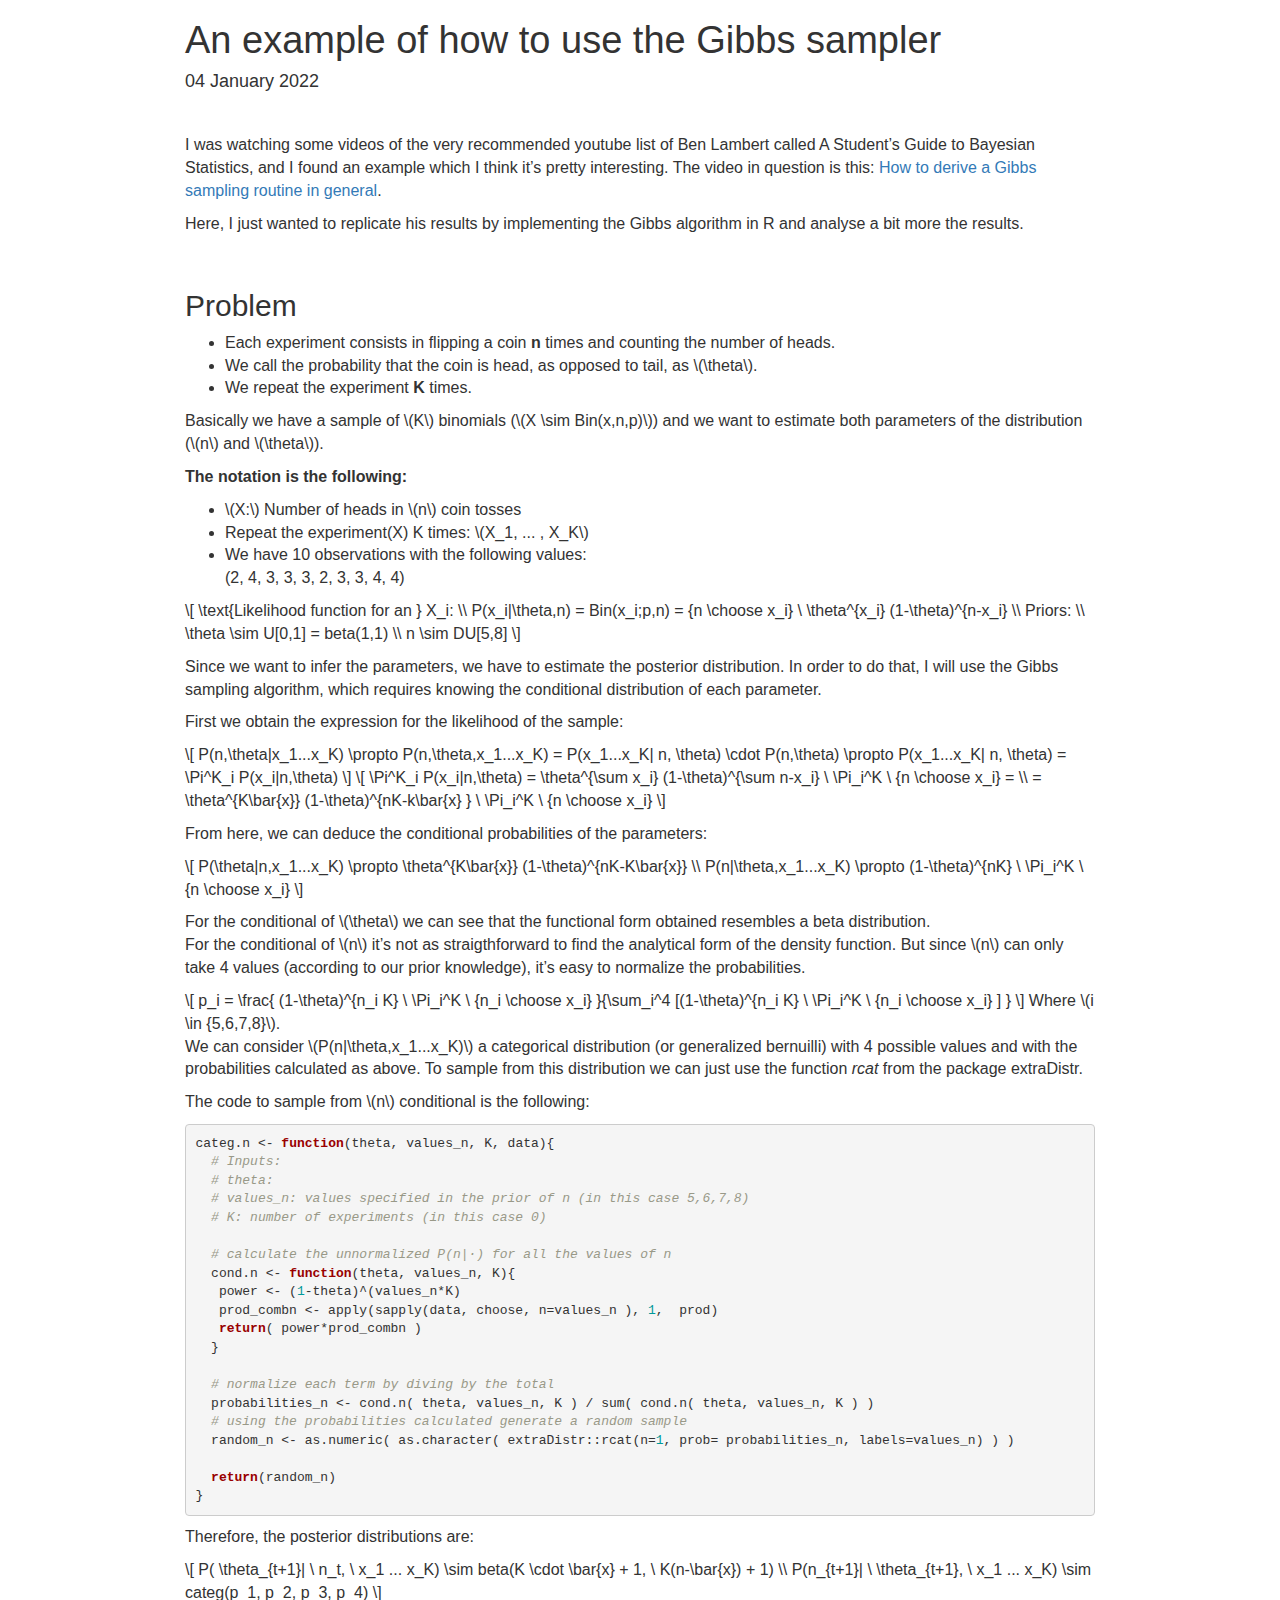
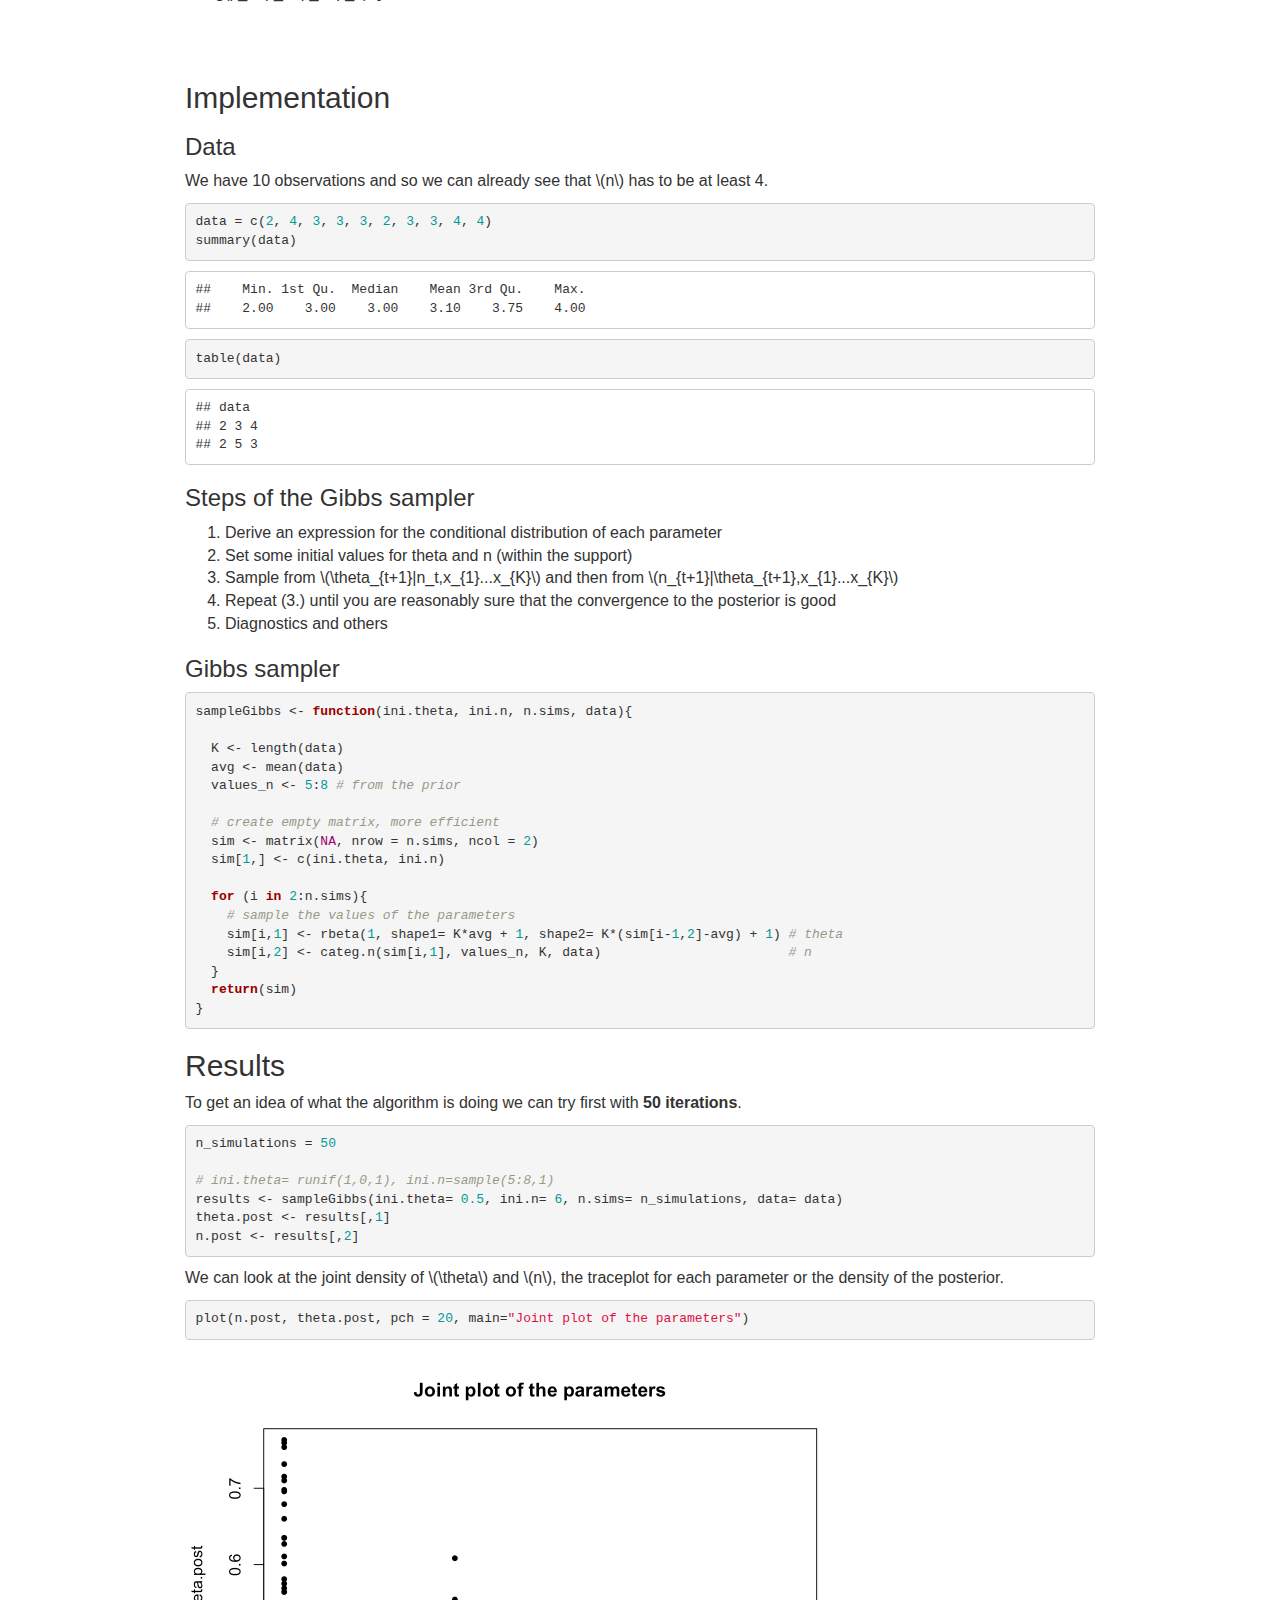
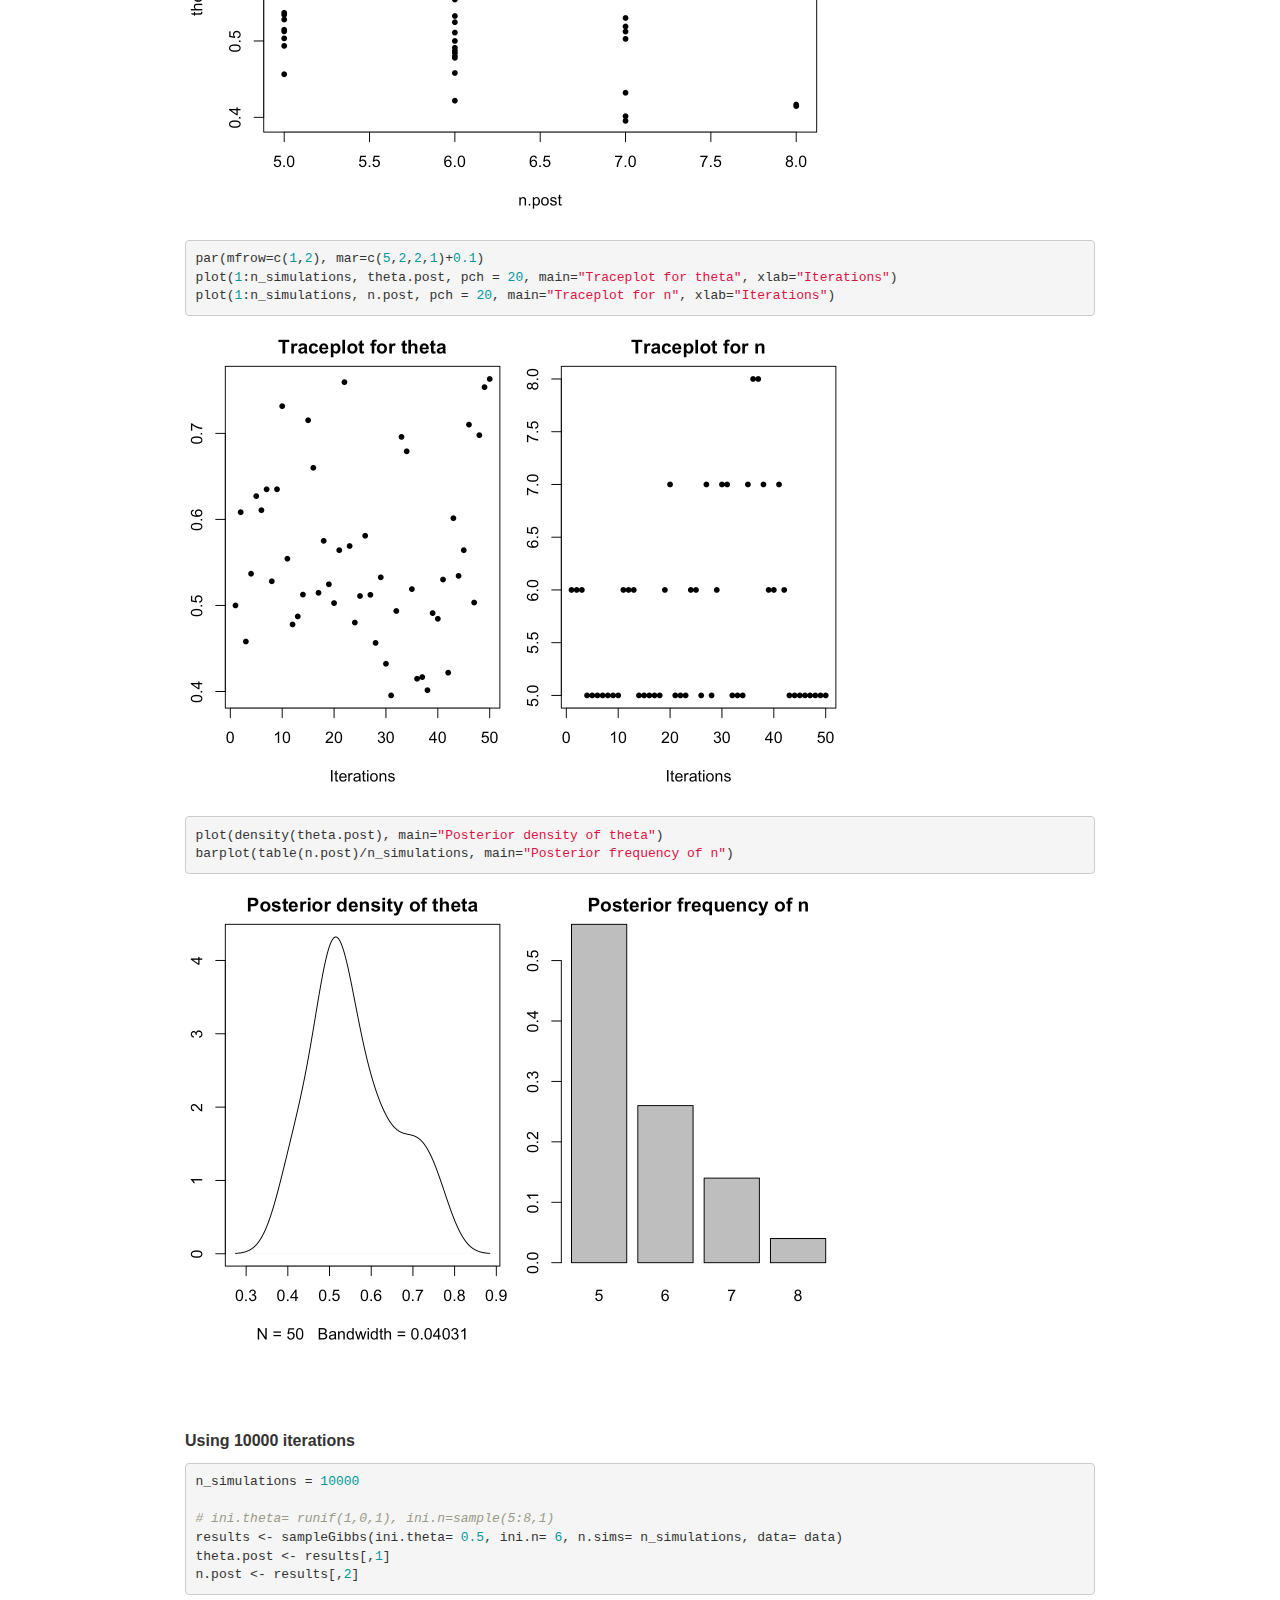
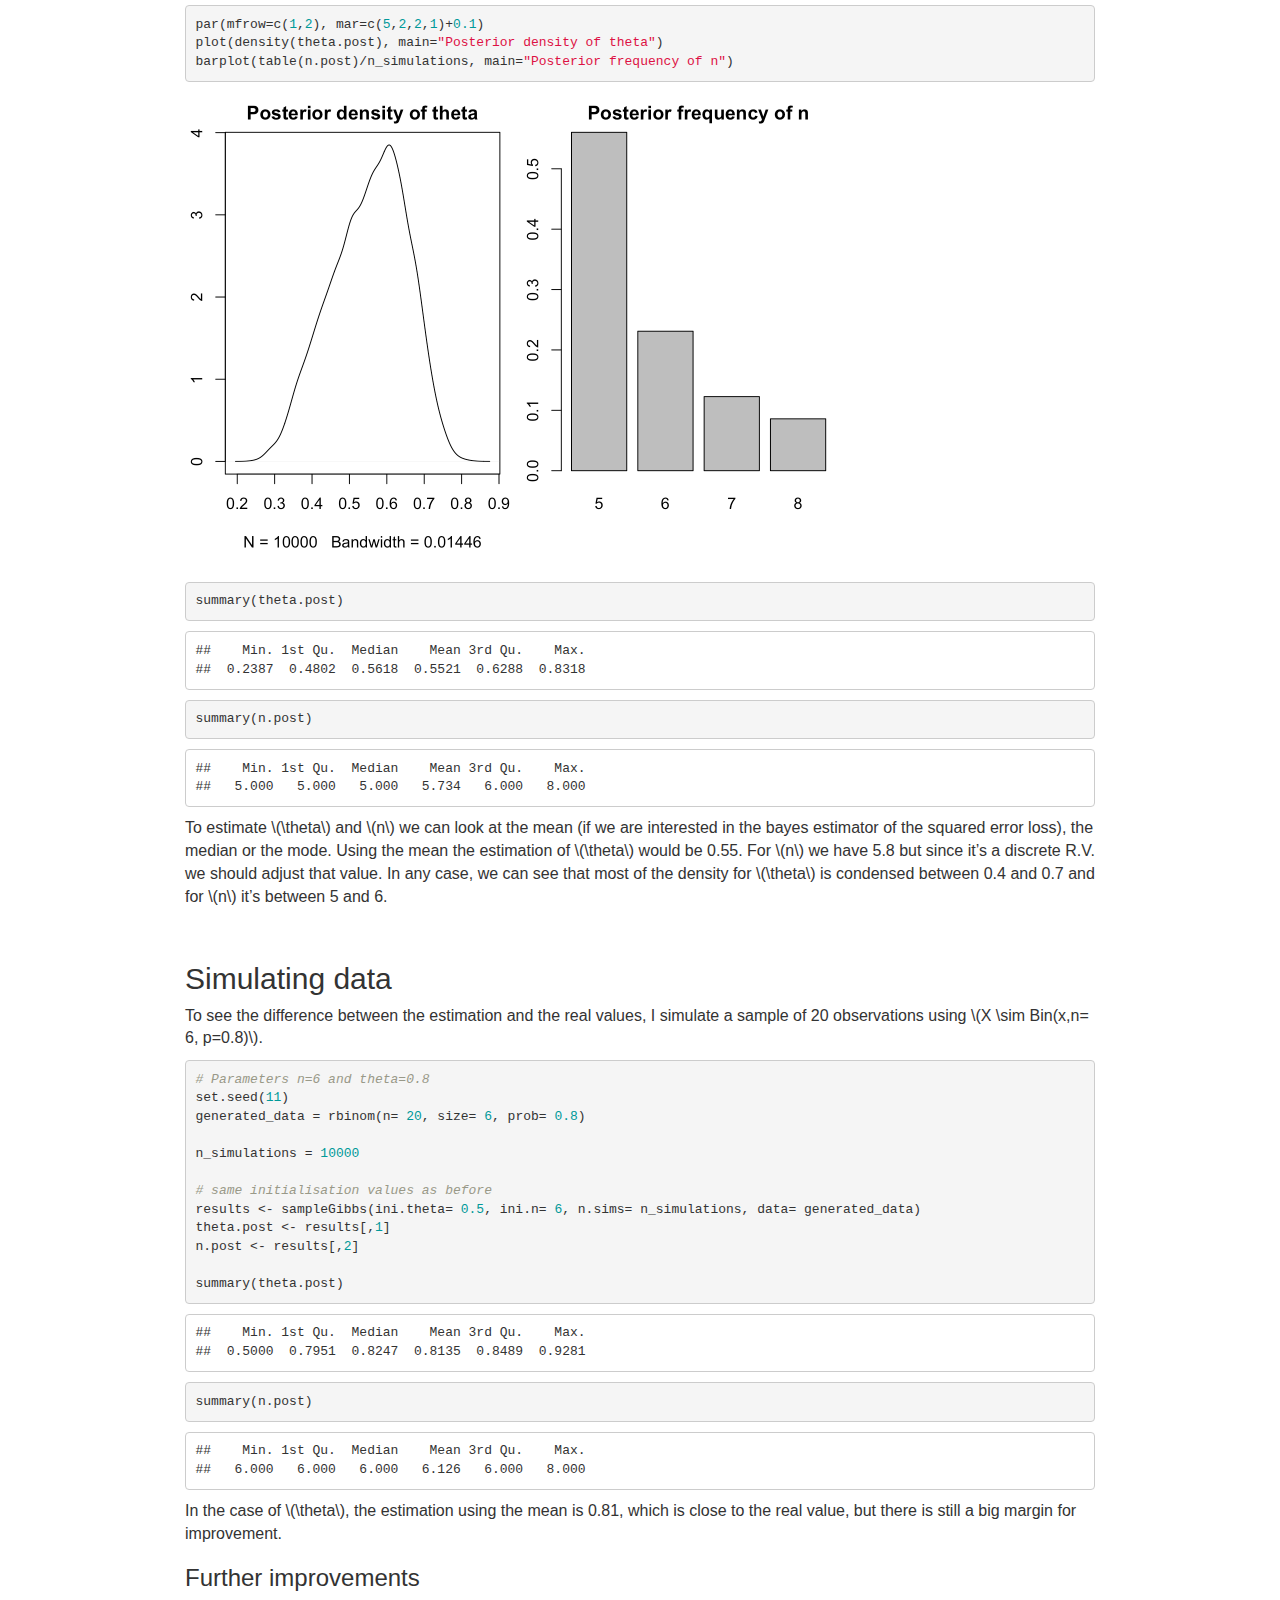
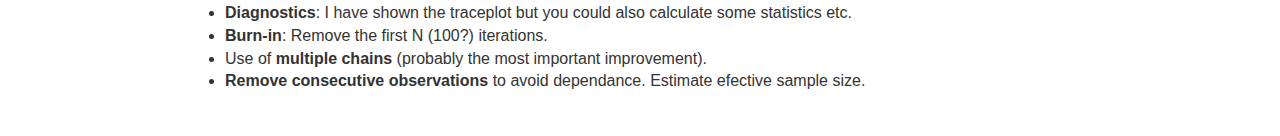
==== commit 5bb892c1: "changing font gibbs note" ====
--- a/gibbs sampling/Example_gibbs.html
+++ b/gibbs sampling/Example_gibbs.html
@@ -364,8 +364,15 @@
 </div>
 
 
+<p><br></p>
+<style type="text/css">
+  body{
+  font-size: 12pt;
+  }
+</style>
 <p>I was watching some videos of the very recommended youtube list of Ben Lambert called A Student’s Guide to Bayesian Statistics, and I found an example which I think it’s pretty interesting. The video in question is this: <a href="https://youtu.be/9e4uqODjooo">How to derive a Gibbs sampling routine in general</a>.</p>
 <p>Here, I just wanted to replicate his results by implementing the Gibbs algorithm in R and analyse a bit more the results.</p>
+<p><br></p>
 <div id="problem" class="section level2">
 <h2>Problem</h2>
 <ul>
@@ -497,14 +504,14 @@
 n.post &lt;- results[,2]</code></pre>
 <p>We can look at the joint density of <span class="math inline">\(\theta\)</span> and <span class="math inline">\(n\)</span>, the traceplot for each parameter or the density of the posterior.</p>
 <pre class="r"><code>plot(n.post, theta.post, pch = 20, main=&quot;Joint plot of the parameters&quot;)</code></pre>
-<p><img src="[data-uri]" width="672" /></p>
+<p><img src="[data-uri]" width="672" /></p>
 <pre class="r"><code>par(mfrow=c(1,2), mar=c(5,2,2,1)+0.1)
 plot(1:n_simulations, theta.post, pch = 20, main=&quot;Traceplot for theta&quot;, xlab=&quot;Iterations&quot;)
 plot(1:n_simulations, n.post, pch = 20, main=&quot;Traceplot for n&quot;, xlab=&quot;Iterations&quot;)</code></pre>
-<p><img src="[data-uri]" width="672" /></p>
+<p><img src="[data-uri]